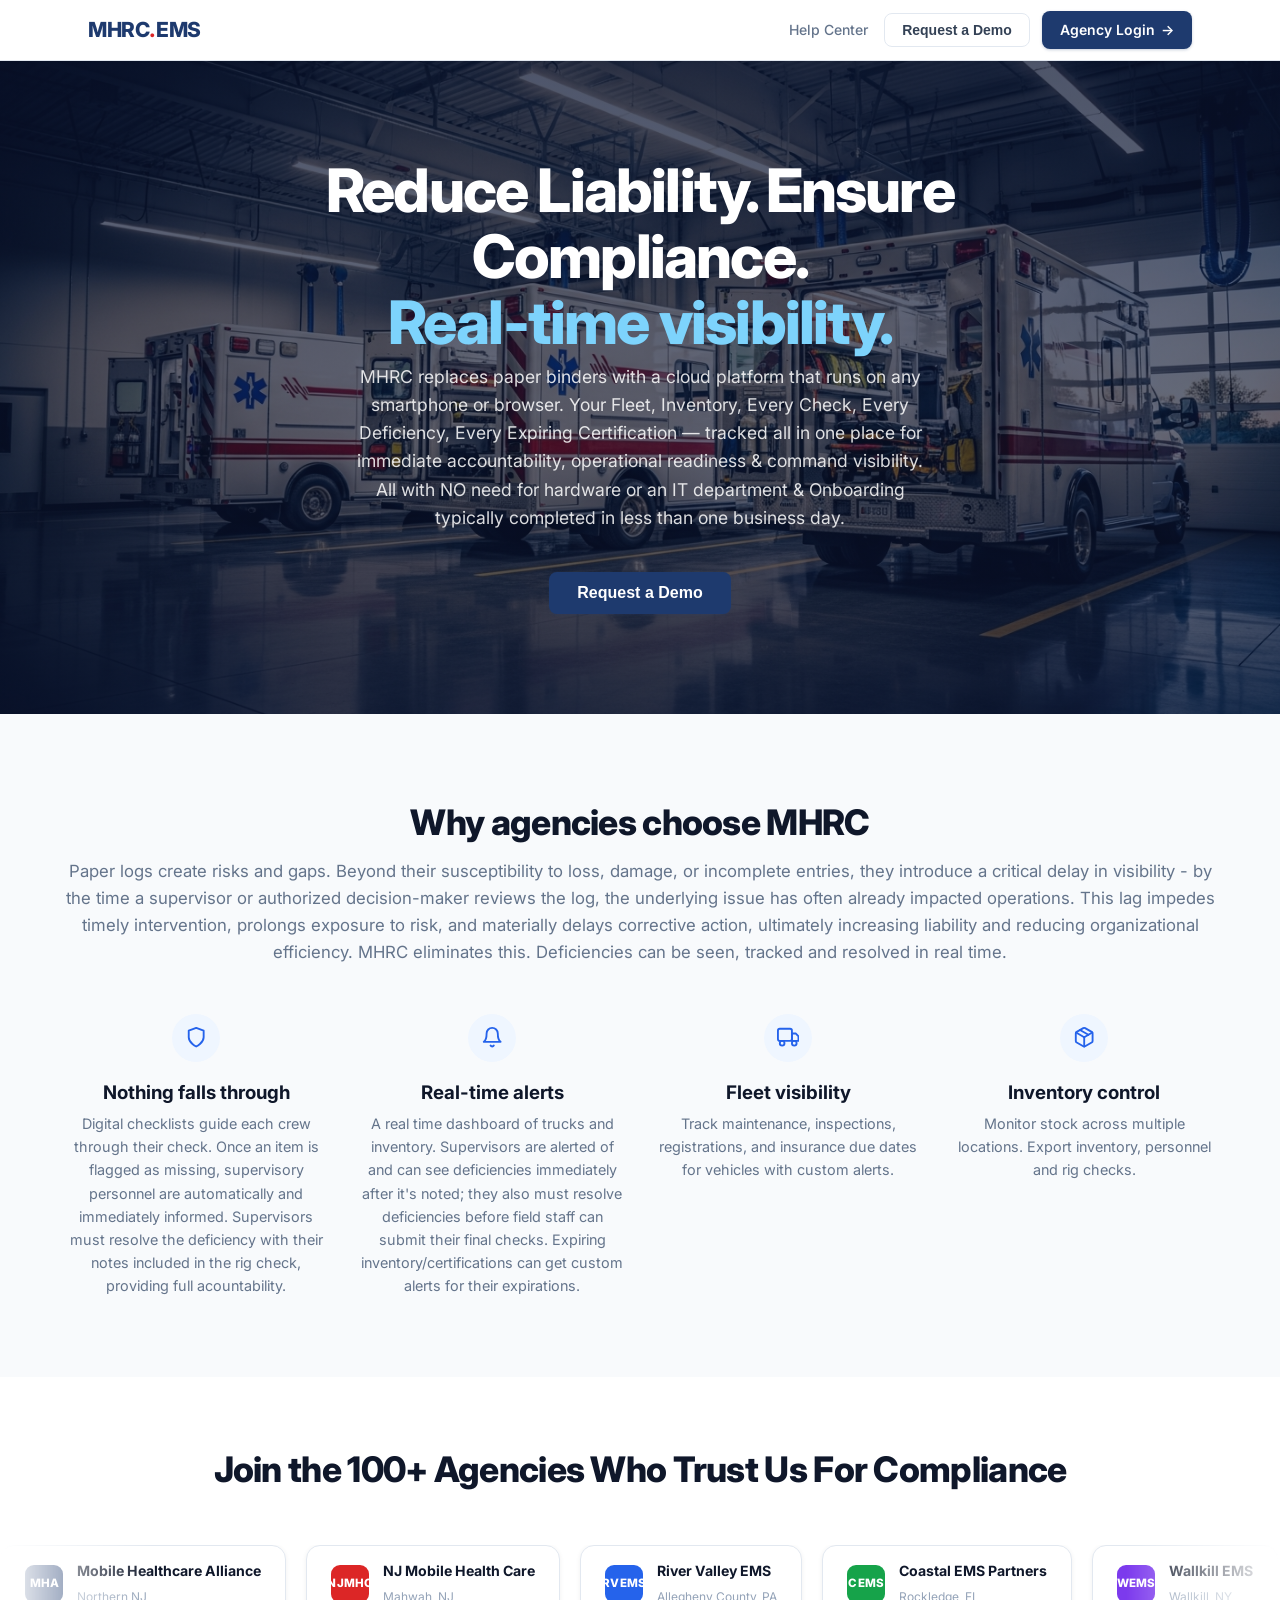
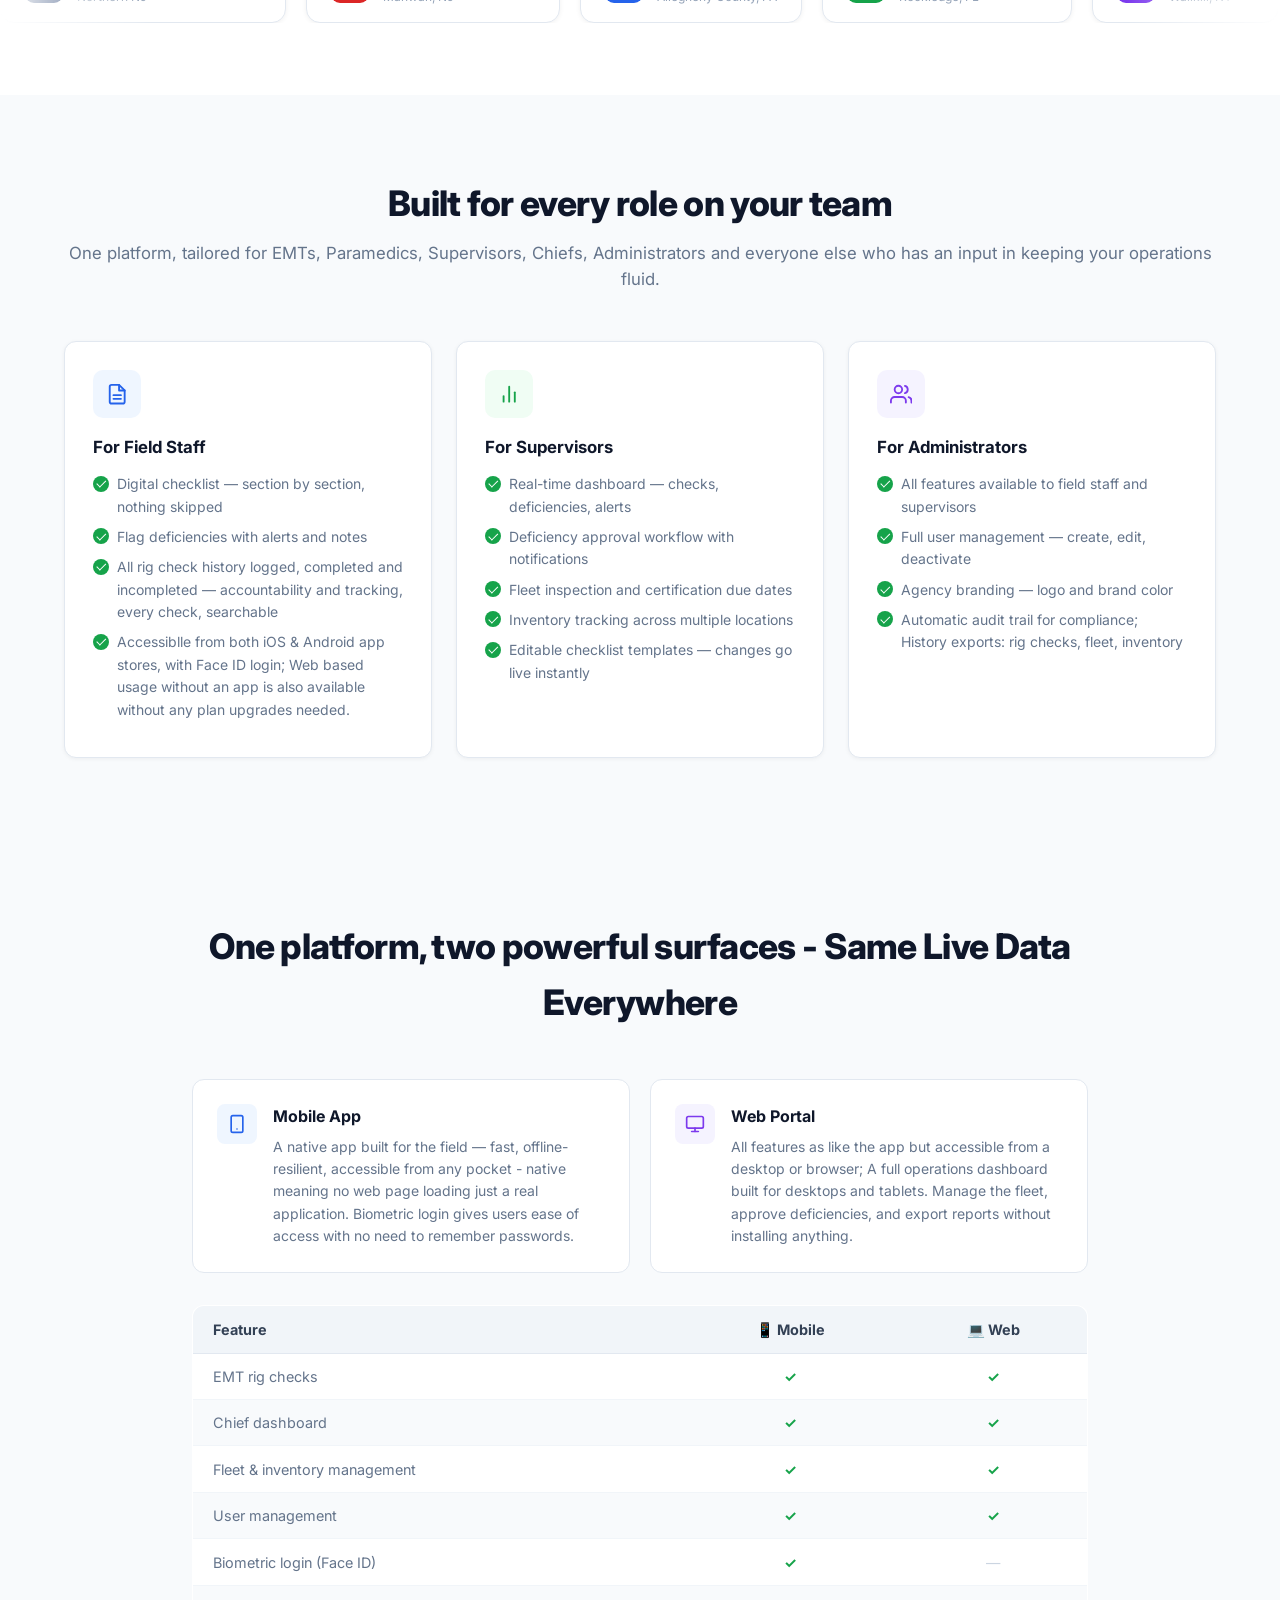
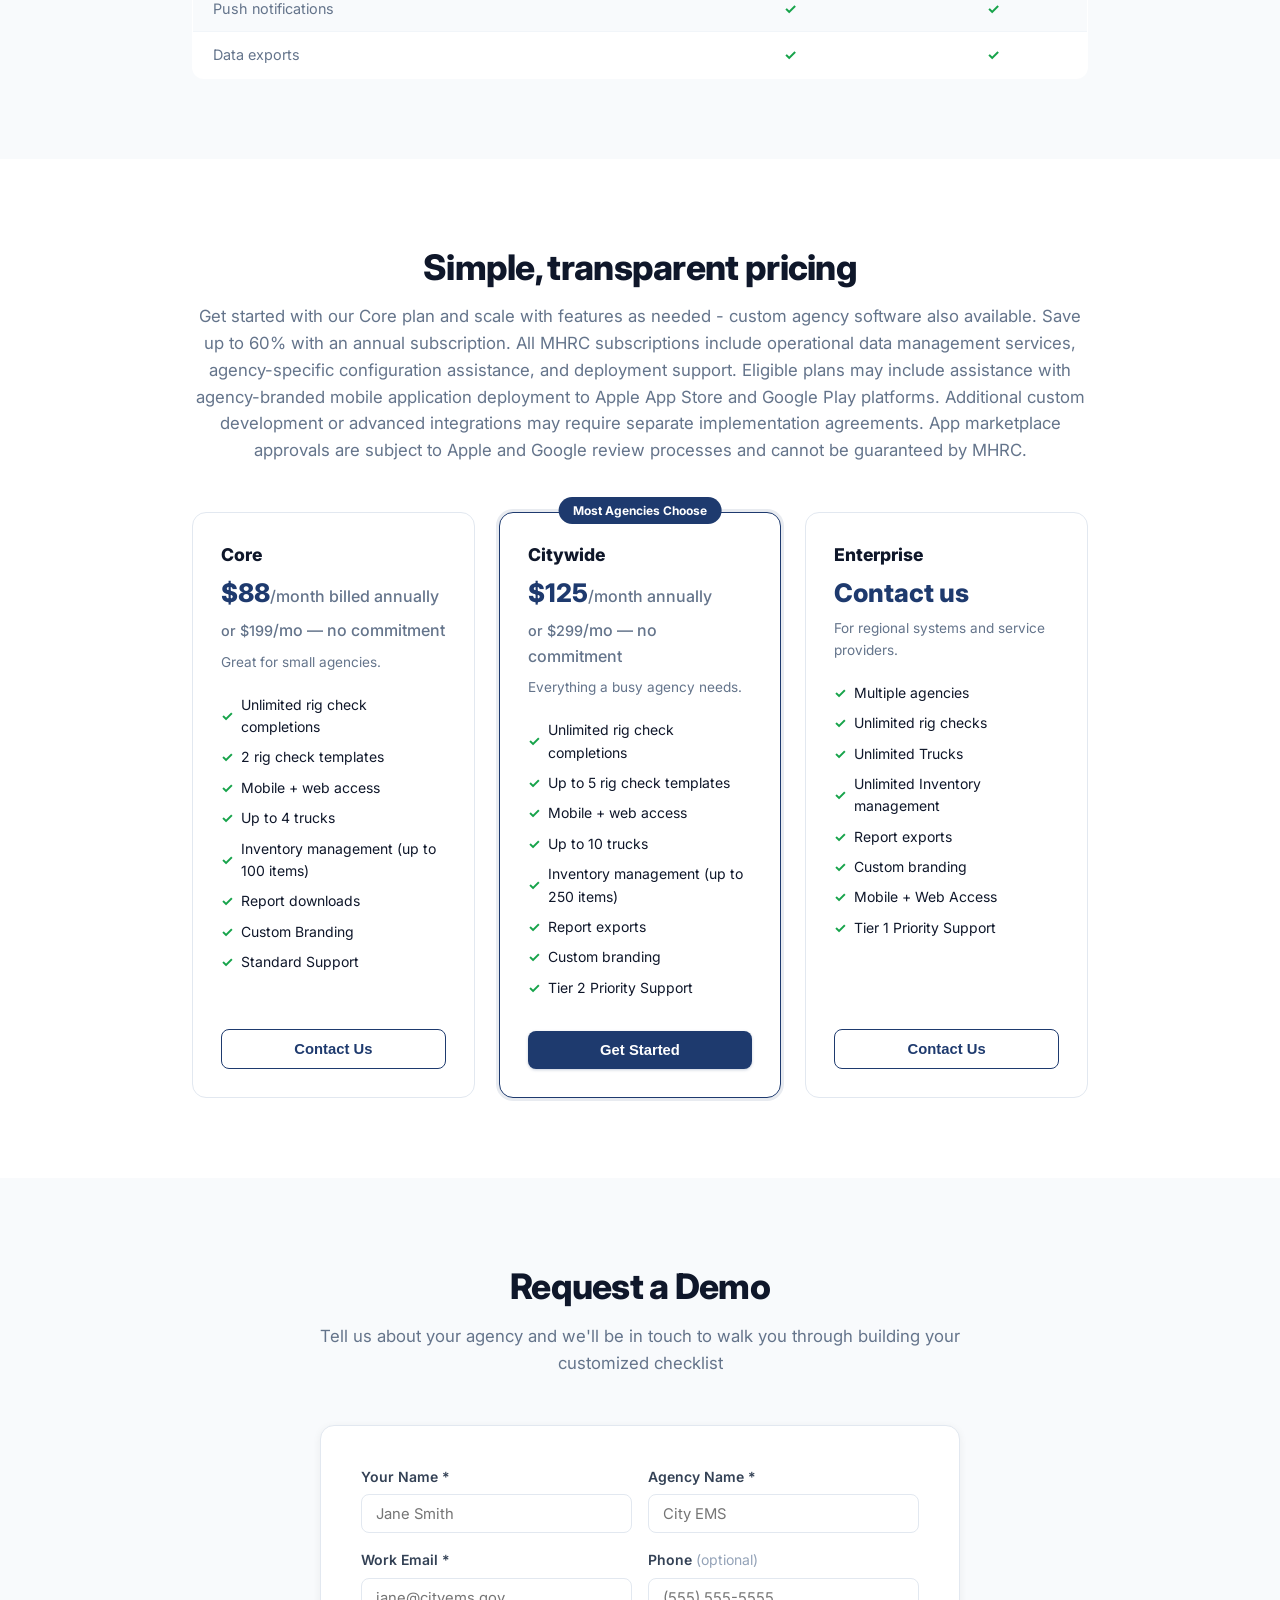
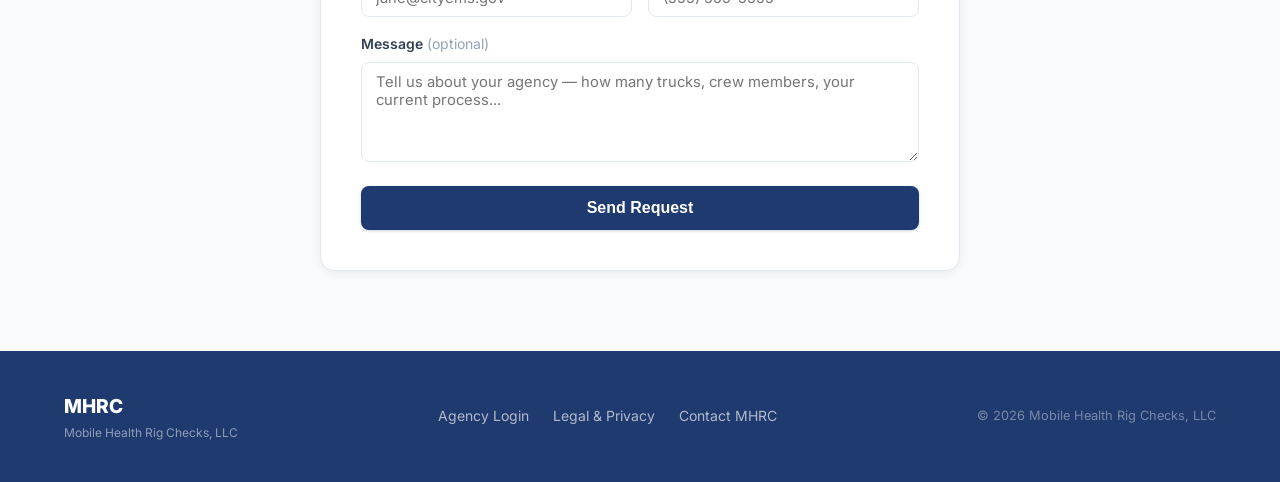
==== index.html @ 5e9b6f48 "Update index.html" ====
<!DOCTYPE html>
<html lang="en">
<head>
  <meta charset="UTF-8" />
  <meta name="viewport" content="width=device-width, initial-scale=1.0" />
  <title>MHRC | EMS Rig Check Software — Ambulance Compliance, Safety & Liability</title>
  <meta name="description" content="MHRC digitizes EMS ambulance rig checks and compliance tracking. Replace paper logs with cloud-based digital checklists, real-time deficiency alerts, and liability protection. Built for EMS agencies that take safety seriously. Digital ambulance rig checks, EMS compliance tracking, deficiency management, and fleet safety — all in one cloud platform. Reduce liability and improve EMS safety." />
  <meta name="keywords" content="EMS rig check software, ambulance rig check, ambulance check, EMS compliance, EMS compliance portal, EMS safety, EMS safety software, rig check digitization, ambulance checklist, ambulance inspection, EMS liability, EMS liability reduction, digital rig check, EMS fleet management, ambulance inspection software, EMS deficiency tracking" />
  <meta property="og:title" content="MHRC — EMS Rig Check & Ambulance Compliance Software" />
  <meta property="og:description" content="Digitize your EMS ambulance rig checks. Real-time compliance tracking, deficiency alerts, and liability protection for EMS agencies. No hardware or IT required." />
  <meta property="og:type" content="website" />
  <meta name="robots" content="index, follow" />
  <link rel="canonical" href="https://mhrcems.com/" />
  <link rel="preconnect" href="https://fonts.googleapis.com" />
  <link rel="preconnect" href="https://fonts.gstatic.com" crossorigin />
  <link href="https://fonts.googleapis.com/css2?family=Inter:wght@400;500;600;700;800&display=swap" rel="stylesheet" />
  <style>
    *, *::before, *::after { box-sizing: border-box; margin: 0; padding: 0; }

    :root {
      --navy:    #1e3a6e;
      --navy-dk: #162d58;
      --blue:    #2563eb;
      --blue-lt: #eff6ff;
      --red:     #dc2626;
      --green:   #16a34a;
      --green-lt:#f0fdf4;
      --purple:  #7c3aed;
      --purple-lt:#f5f3ff;
      --white:   #ffffff;
      --gray-50: #f8fafc;
      --gray-100:#f1f5f9;
      --gray-200:#e2e8f0;
      --gray-300:#cbd5e1;
      --gray-400:#94a3b8;
      --gray-500:#64748b;
      --gray-700:#334155;
      --gray-900:#0f172a;
      --radius:  8px;
    }

    html { scroll-behavior: smooth; }

    body {
      font-family: 'Inter', system-ui, sans-serif;
      color: var(--gray-900);
      background: var(--white);
      line-height: 1.6;
      -webkit-font-smoothing: antialiased;
    }

    /* NAV */
    nav.nav-bar {
      position: sticky; top: 0; z-index: 100;
      background: rgba(255,255,255,.97);
      backdrop-filter: blur(8px);
      border-bottom: 1px solid var(--gray-200);
      box-shadow: 0 1px 3px rgba(0,0,0,.06);
    }
    .nav-inner {
      max-width: 72rem; margin: 0 auto; padding: 0 1.5rem;
      height: 3.75rem; display: flex; align-items: center; justify-content: space-between;
    }
    .nav-brand { font-size: 1.3rem; font-weight: 800; color: var(--navy); letter-spacing: -.02em; text-decoration: none; }
    .nav-brand span { color: var(--red); }
    .nav-actions { display: flex; align-items: center; gap: .75rem; }

    .btn {
      display: inline-flex; align-items: center; gap: .4rem;
      padding: .5rem 1.1rem; border-radius: var(--radius);
      font-size: .875rem; font-weight: 600; cursor: pointer;
      text-decoration: none; border: none;
      transition: opacity .15s, background .15s;
    }
    .btn-ghost { background: transparent; color: var(--gray-700); border: 1px solid var(--gray-200); }
    .btn-ghost:hover { background: var(--gray-100); }
    .btn-primary { background: var(--navy); color: var(--white); box-shadow: 0 1px 3px rgba(30,58,110,.25); }
    .btn-primary:hover { background: var(--navy-dk); }
    .btn-outline { background: transparent; color: var(--navy); border: 1.5px solid var(--navy); }
    .btn-outline:hover { background: var(--navy); color: var(--white); }
    .btn-lg { padding: .75rem 1.75rem; font-size: 1rem; }

    /* HERO */
    .hero {
      position: relative;
      background: url('hero-ambulance-bay.png') center center / cover no-repeat;
      padding: 6rem 1.5rem 5rem; text-align: center;
    }
    .hero::before {
      content: '';
      position: absolute;
      inset: 0;
      background: linear-gradient(to bottom, rgba(10,20,50,0.72) 0%, rgba(10,20,50,0.62) 60%, rgba(10,20,50,0.75) 100%);
      z-index: 0;
    }
    .hero > * { position: relative; z-index: 1; }
    .hero-badge {
      display: inline-block; background: rgba(255,255,255,0.15); color: #fff;
      border: 1px solid rgba(255,255,255,0.35); border-radius: 999px;
      font-size: .8rem; font-weight: 600; padding: .3rem 1rem;
      margin-bottom: 1.5rem; letter-spacing: .03em; text-transform: uppercase;
    }
    .hero h1 {
      font-size: clamp(2.2rem, 5vw, 3.75rem); font-weight: 800;
      line-height: 1.1; letter-spacing: -.03em; color: #fff;
      max-width: 48rem; margin: 0 auto .5rem;
    }
    .hero h1 em { font-style: normal; color: #7dd3fc; }
    .hero-sub { font-size: 1.1rem; color: rgba(255,255,255,0.85); max-width: 36rem; margin: 0 auto 2.5rem; }
    .hero-ctas { display: flex; flex-wrap: wrap; gap: .75rem; justify-content: center; margin-bottom: 1.25rem; }
    .hero-note { font-size: .85rem; color: rgba(255,255,255,0.6); }

    /* SECTIONS */
    section { padding: 5rem 1.5rem; }
    .section-inner { max-width: 72rem; margin: 0 auto; }
    .section-inner-md { max-width: 56rem; margin: 0 auto; }
    .section-inner-sm { max-width: 40rem; margin: 0 auto; }
    .section-header { text-align: center; margin-bottom: 3rem; }
    .section-header h2 {
      font-size: clamp(1.6rem, 3vw, 2.2rem); font-weight: 800;
      letter-spacing: -.02em; color: var(--gray-900); margin-bottom: .5rem;
    }
    .section-header p { color: var(--gray-500); font-size: 1.05rem; }

    /* WHY */
    .why { background: var(--gray-50); }
    .why-grid { display: grid; grid-template-columns: repeat(auto-fit, minmax(200px, 1fr)); gap: 2rem; }
    .why-card { text-align: center; }
    .why-icon {
      width: 3rem; height: 3rem; border-radius: 50%; background: var(--blue-lt);
      display: flex; align-items: center; justify-content: center; margin: 0 auto 1rem;
    }
    .why-icon svg { width: 1.4rem; height: 1.4rem; stroke: var(--blue); fill: none; stroke-width: 2; stroke-linecap: round; stroke-linejoin: round; }
    .why-card h3 { font-weight: 700; margin-bottom: .3rem; }
    .why-card p { font-size: .9rem; color: var(--gray-500); }

    /* AGENCIES MARQUEE */
    .agencies { background: var(--white); padding: 4rem 0 4.5rem; }
    .agencies .section-header { padding: 0 1.5rem; }
    .marquee-outer {
      position: relative; overflow: hidden; margin-top: 2.5rem;
      -webkit-mask-image: linear-gradient(to right, transparent 0%, black 12%, black 88%, transparent 100%);
      mask-image: linear-gradient(to right, transparent 0%, black 12%, black 88%, transparent 100%);
    }
    .marquee-track {
      display: flex; gap: 1.25rem; width: max-content;
      animation: agencies-scroll 36s linear infinite;
    }
    .marquee-track:hover { animation-play-state: paused; }
    @keyframes agencies-scroll {
      0%   { transform: translateX(0); }
      100% { transform: translateX(-50%); }
    }
    .agency-badge {
      flex-shrink: 0;
      display: flex; align-items: center; gap: .85rem;
      background: var(--white); border: 1.5px solid var(--gray-200);
      border-radius: 14px; padding: .875rem 1.5rem;
      box-shadow: 0 1px 5px rgba(0,0,0,.06);
      white-space: nowrap; transition: box-shadow .2s, border-color .2s;
    }
    .agency-badge:hover { box-shadow: 0 4px 14px rgba(0,0,0,.1); border-color: var(--gray-300); }
    .agency-initials {
      flex-shrink: 0; width: 2.4rem; height: 2.4rem; border-radius: 9px;
      background: var(--navy); display: flex; align-items: center; justify-content: center;
      font-size: .72rem; font-weight: 800; color: white; letter-spacing: .01em; text-align: center; line-height: 1.2;
    }
    .agency-initials.red  { background: var(--red); }
    .agency-initials.blue { background: var(--blue); }
    .agency-initials.green { background: var(--green); }
    .agency-initials.purple { background: var(--purple); }
    .agency-info strong { display: block; font-size: .88rem; font-weight: 700; color: var(--gray-900); }
    .agency-info small   { font-size: .75rem; color: var(--gray-400); }

    /* FEATURES */
    .features { background: var(--gray-50); }
    .features-grid { display: grid; grid-template-columns: repeat(auto-fit, minmax(260px, 1fr)); gap: 1.5rem; }
    .feature-card {
      background: var(--white); border: 1px solid var(--gray-200);
      border-radius: 12px; padding: 1.75rem;
      box-shadow: 0 1px 4px rgba(0,0,0,.05); transition: box-shadow .2s;
    }
    .feature-card:hover { box-shadow: 0 4px 16px rgba(0,0,0,.09); }
    .feature-icon {
      width: 3rem; height: 3rem; border-radius: 10px;
      display: flex; align-items: center; justify-content: center; margin-bottom: 1rem;
    }
    .feature-icon svg { width: 1.4rem; height: 1.4rem; fill: none; stroke-width: 2; stroke-linecap: round; stroke-linejoin: round; }
    .feature-icon.blue { background: var(--blue-lt); } .feature-icon.blue svg { stroke: var(--blue); }
    .feature-icon.green { background: var(--green-lt); } .feature-icon.green svg { stroke: var(--green); }
    .feature-icon.purple { background: var(--purple-lt); } .feature-icon.purple svg { stroke: var(--purple); }
    .feature-card h3 { font-weight: 700; font-size: 1.05rem; margin-bottom: .75rem; }
    .feature-list { list-style: none; }
    .feature-list li { display: flex; align-items: flex-start; gap: .5rem; font-size: .875rem; color: var(--gray-500); margin-bottom: .5rem; }
    .chk {
      flex-shrink: 0; margin-top: .15rem; width: 1rem; height: 1rem;
      background: var(--green); border-radius: 50%;
      display: inline-flex; align-items: center; justify-content: center;
    }
    .chk::after {
      content: ''; width: .32rem; height: .56rem;
      border: 1.8px solid white; border-top: none; border-left: none;
      transform: rotate(45deg) translateY(-.07rem); display: block;
    }

    /* PLATFORM */
    .platform { background: var(--gray-50); }
    .platform-cards { display: grid; grid-template-columns: 1fr 1fr; gap: 1.25rem; margin-bottom: 2rem; }
    @media (max-width: 600px) { .platform-cards { grid-template-columns: 1fr; } }
    .platform-card {
      background: var(--white); border: 1px solid var(--gray-200);
      border-radius: 12px; padding: 1.5rem;
      display: flex; align-items: flex-start; gap: 1rem;
    }
    .pcard-icon {
      flex-shrink: 0; width: 2.5rem; height: 2.5rem; border-radius: 8px;
      display: flex; align-items: center; justify-content: center;
    }
    .pcard-icon svg { width: 1.25rem; height: 1.25rem; fill: none; stroke-width: 2; stroke-linecap: round; stroke-linejoin: round; }
    .pcard-icon.blue { background: var(--blue-lt); } .pcard-icon.blue svg { stroke: var(--blue); }
    .pcard-icon.purple { background: var(--purple-lt); } .pcard-icon.purple svg { stroke: var(--purple); }
    .pcard-body strong { display: block; font-weight: 700; }
    .pcard-body small { color: var(--gray-400); font-size: .78rem; }
    .pcard-body p { margin-top: .4rem; font-size: .875rem; color: var(--gray-500); }
    .comp-table {
      width: 100%; border-collapse: collapse; background: var(--white);
      border: 1px solid var(--gray-200); border-radius: 12px; overflow: hidden; font-size: .9rem;
    }
    .comp-table thead tr { background: var(--gray-100); }
    .comp-table th { padding: .75rem 1.25rem; text-align: left; font-weight: 700; color: var(--gray-700); border-bottom: 1px solid var(--gray-200); }
    .comp-table th:not(:first-child) { text-align: center; }
    .comp-table td { padding: .7rem 1.25rem; color: var(--gray-500); border-bottom: 1px solid var(--gray-100); }
    .comp-table td:not(:first-child) { text-align: center; }
    .comp-table tr:last-child td { border-bottom: none; }
    .comp-table tr:nth-child(even) td { background: var(--gray-50); }
    .yes { color: var(--green); font-weight: 700; }
    .no  { color: var(--gray-300); }

    /* PRICING */
    .pricing { background: var(--white); }
    .pricing-grid { display: grid; grid-template-columns: repeat(auto-fit, minmax(240px, 1fr)); gap: 1.5rem; }
    .pricing-card {
      background: var(--white); border: 1.5px solid var(--gray-200);
      border-radius: 14px; padding: 1.75rem; display: flex; flex-direction: column;
      position: relative; transition: box-shadow .2s;
    }
    .pricing-card:hover { box-shadow: 0 6px 20px rgba(0,0,0,.1); }
    .pricing-card.hl { border-color: var(--navy); box-shadow: 0 0 0 3px rgba(30,58,110,.1); }
    .pricing-badge {
      position: absolute; top: -1rem; left: 50%; transform: translateX(-50%);
      background: var(--navy); color: white; font-size: .75rem; font-weight: 700;
      padding: .25rem .9rem; border-radius: 999px; white-space: nowrap;
    }
    .pricing-name { font-weight: 800; font-size: 1.1rem; }
    .pricing-price { font-size: 1.6rem; font-weight: 800; color: var(--navy); margin: .25rem 0; }
    .pricing-period { font-size: 1rem; font-weight: 500; color: #64748b; }
    .pricing-price-alt { font-size: 0.9rem; font-weight: 500; color: #64748b; margin-bottom: .5rem; }
    .pricing-desc { font-size: .85rem; color: var(--gray-500); margin-bottom: 1.25rem; }
    .pricing-features { list-style: none; flex: 1; margin-bottom: 1.5rem; }
    .pricing-features li { display: flex; align-items: center; gap: .5rem; font-size: .875rem; margin-bottom: .5rem; }
    .pricing-features li.off { color: var(--gray-300); }
    .pi-yes { color: var(--green); font-weight: 700; }
    .pi-no  { color: var(--gray-300); }
    .pricing-btn { width: 100%; justify-content: center; margin-top: auto; padding: .7rem 1rem; font-size: .925rem; }

    /* DEMO FORM */
    .demo { background: var(--gray-50); }
    .form-card {
      background: var(--white); border: 1px solid var(--gray-200);
      border-radius: 14px; padding: 2.5rem;
      box-shadow: 0 2px 8px rgba(0,0,0,.06);
    }
    .form-row { display: grid; gap: 1rem; grid-template-columns: 1fr 1fr; }
    @media (max-width: 560px) { .form-row { grid-template-columns: 1fr; } }
    .form-group { display: flex; flex-direction: column; gap: .4rem; margin-bottom: 1rem; }
    label { font-size: .875rem; font-weight: 600; color: var(--gray-700); }
    label span { font-weight: 400; color: var(--gray-400); }
    input, textarea {
      padding: .6rem .85rem; border: 1.5px solid var(--gray-200); border-radius: var(--radius);
      font-size: .925rem; font-family: inherit; color: var(--gray-900); background: var(--white);
      transition: border-color .15s, box-shadow .15s; outline: none; width: 100%;
    }
    input:focus, textarea:focus { border-color: var(--navy); box-shadow: 0 0 0 3px rgba(30,58,110,.1); }
    textarea { resize: vertical; min-height: 100px; }
    .form-note { font-size: .8rem; color: var(--gray-400); text-align: center; margin-top: .75rem; }
    .form-submit { width: 100%; justify-content: center; padding: .8rem 1.5rem; font-size: 1rem; margin-top: .5rem; }
    .alert-err { padding: .75rem 1rem; border-radius: var(--radius); font-size: .875rem; margin-bottom: 1rem; background: #fee2e2; color: #991b1b; border: 1px solid #fca5a5; }
    .success-box { text-align: center; padding: 2.5rem 0; }
    .big-chk {
      width: 4rem; height: 4rem; background: var(--green); border-radius: 50%;
      display: flex; align-items: center; justify-content: center; margin: 0 auto 1.25rem;
    }
    .big-chk::after {
      content: ''; width: .9rem; height: 1.5rem;
      border: 3px solid white; border-top: none; border-left: none;
      transform: rotate(45deg) translateY(-.15rem); display: block;
    }
    .success-box h3 { font-size: 1.3rem; font-weight: 700; margin-bottom: .5rem; }
    .success-box p { color: var(--gray-500); }

    /* FOOTER */
    footer { background: var(--navy); color: rgba(255,255,255,.75); padding: 2.5rem 1.5rem; }
    .footer-inner {
      max-width: 72rem; margin: 0 auto;
      display: flex; flex-wrap: wrap; align-items: center; justify-content: space-between; gap: 1rem;
    }
    .footer-brand { font-weight: 800; font-size: 1.2rem; color: white; }
    .footer-brand small { display: block; font-size: .75rem; font-weight: 400; color: rgba(255,255,255,.5); margin-top: .1rem; }
    .footer-links { display: flex; gap: 1.5rem; font-size: .875rem; }
    .footer-links a { color: rgba(255,255,255,.65); text-decoration: none; transition: color .15s; }
    .footer-links a:hover { color: white; }
    .footer-copy { font-size: .8rem; color: rgba(255,255,255,.4); }

    .hidden { display: none !important; }
    .spinner {
      display: inline-block; width: 1rem; height: 1rem;
      border: 2px solid rgba(255,255,255,.4); border-top-color: white;
      border-radius: 50%; animation: spin .7s linear infinite;
    }
    @keyframes spin { to { transform: rotate(360deg); } }
    @media (max-width: 640px) {
      .nav-demo { display: none; }
      .hero { padding: 4rem 1rem 3.5rem; }
      .form-card { padding: 1.5rem 1.25rem; }
    }
  </style>
</head>
<body>

<!-- NAV -->
<nav class="nav-bar">
  <div class="nav-inner">
    <a href="/" class="nav-brand" aria-label="MHRC EMS — Home">MHRC<span>.</span>EMS</a>
    <div class="nav-actions">
      <a href="help.html" style="font-size:.875rem;color:#64748b;text-decoration:none;font-weight:500;margin-right:.25rem;">Help Center</a>
      <button class="btn btn-ghost nav-demo" onclick="scrollToForm()">Request a Demo</button>
      <a href="https://mobilehealthrc.com" class="btn btn-primary" target="_blank" rel="noopener" aria-label="Agency Login — open MHRC portal">Agency Login <span aria-hidden="true">→</span></a>
    </div>
  </div>
</nav>

<!-- HERO -->
<section class="hero">
  <h1>Reduce Liability. Ensure Compliance.<br><em>Real-time visibility.</em></h1>
  <p class="hero-sub">MHRC replaces paper binders with a cloud platform that runs on any smartphone or browser. Your Fleet, Inventory, Every Check, Every Deficiency, Every Expiring Certification — tracked all in one place for immediate accountability, operational readiness &amp; command visibility. All with NO need for hardware or an IT department &amp; Onboarding typically completed in less than one business day.</p>
  <div class="hero-ctas">
    <button class="btn btn-primary btn-lg" onclick="scrollToForm()">Request a Demo</button>
  </div>
</section>

<!-- WHY -->
<section class="why">
  <div class="section-inner">
    <div class="section-header">
      <h2>Why agencies choose MHRC</h2>
      <p>Paper logs create risks and gaps. Beyond their susceptibility to loss, damage, or incomplete entries, they introduce a critical delay in visibility - by the time a supervisor or authorized decision-maker reviews the log, the underlying issue has often already impacted operations. This lag impedes timely intervention, prolongs exposure to risk, and materially delays corrective action, ultimately increasing liability and reducing organizational efficiency. MHRC eliminates this. Deficiencies can be seen, tracked and resolved in real time.</p>
    </div>
    <div class="why-grid">
      <div class="why-card">
        <div class="why-icon">
          <svg viewBox="0 0 24 24"><path d="M12 22s8-4 8-10V5l-8-3-8 3v7c0 6 8 10 8 10z"/></svg>
        </div>
        <h3>Nothing falls through</h3>
        <p>Digital checklists guide each crew through their check. Once an item is flagged as missing, supervisory personnel are automatically and immediately informed. Supervisors must resolve the deficiency with their notes included in the rig check, providing full acountability.</p>
      </div>
      <div class="why-card">
        <div class="why-icon">
          <svg viewBox="0 0 24 24"><path d="M18 8A6 6 0 0 0 6 8c0 7-3 9-3 9h18s-3-2-3-9"/><path d="M13.73 21a2 2 0 0 1-3.46 0"/></svg>
        </div>
        <h3>Real-time alerts</h3>
        <p>A real time dashboard of trucks and inventory. Supervisors are alerted of and can see deficiencies immediately after it's noted; they also must resolve deficiencies before field staff can submit their final checks. Expiring inventory/certifications can get custom alerts for their expirations.</p>
      </div>
      <div class="why-card">
        <div class="why-icon">
          <svg viewBox="0 0 24 24"><rect x="1" y="3" width="15" height="13" rx="2"/><polygon points="16 8 20 8 23 11 23 16 16 16 16 8"/><circle cx="5.5" cy="18.5" r="2.5"/><circle cx="18.5" cy="18.5" r="2.5"/></svg>
        </div>
        <h3>Fleet visibility</h3>
        <p>Track maintenance, inspections, registrations, and insurance due dates for vehicles with custom alerts.</p>
      </div>
      <div class="why-card">
        <div class="why-icon">
          <svg viewBox="0 0 24 24"><path d="m7.5 4.27 9 5.15"/><path d="M21 8a2 2 0 0 0-1-1.73l-7-4a2 2 0 0 0-2 0l-7 4A2 2 0 0 0 3 8v8a2 2 0 0 0 1 1.73l7 4a2 2 0 0 0 2 0l7-4A2 2 0 0 0 21 16Z"/><path d="m3.3 7 8.7 5 8.7-5"/><path d="M12 22V12"/></svg>
        </div>
        <h3>Inventory control</h3>
        <p>Monitor stock across multiple locations. Export inventory, personnel and rig checks.</p>
      </div>
    </div>
  </div>
</section>

<!-- AGENCIES MARQUEE -->
<section class="agencies">
  <div class="section-header">
    <h2>Join the 100+ Agencies Who Trust Us For Compliance</h2>
  </div>
  <div class="marquee-outer">
    <div class="marquee-track" id="agencyTrack">
      <!-- First set -->
      <div class="agency-badge">
        <div class="agency-initials">MHA</div>
        <div class="agency-info"><strong>Mobile Healthcare Alliance</strong><small>Northern NJ</small></div>
      </div>
      <div class="agency-badge">
        <div class="agency-initials red">NJMHC</div>
        <div class="agency-info"><strong>NJ Mobile Health Care</strong><small>Mahwah, NJ</small></div>
      </div>
      <div class="agency-badge">
        <div class="agency-initials blue">RVEMS</div>
        <div class="agency-info"><strong>River Valley EMS</strong><small>Allegheny County, PA</small></div>
      </div>
      <div class="agency-badge">
        <div class="agency-initials green">CEMS</div>
        <div class="agency-info"><strong>Coastal EMS Partners</strong><small>Rockledge, FL</small></div>
      </div>
      <div class="agency-badge">
        <div class="agency-initials purple">WEMS</div>
        <div class="agency-info"><strong>Wallkill EMS</strong><small>Wallkill, NY</small></div>
      </div>
      <div class="agency-badge">
        <div class="agency-initials">MVTS</div>
        <div class="agency-info"><strong>Metro Volunteer Transport Svcs</strong><small>Manhattan, NY</small></div>
      </div>
      <div class="agency-badge">
        <div class="agency-initials red">SMTS</div>
        <div class="agency-info"><strong>Summit Medical Transport</strong><small>St. Louis, MO</small></div>
      </div>
      <div class="agency-badge">
        <div class="agency-initials blue">LEMS</div>
        <div class="agency-info"><strong>Lakeland EMS</strong><small>Broward County, FL</small></div>
      </div>
      <div class="agency-badge">
        <div class="agency-initials green">TEMS</div>
        <div class="agency-info"><strong>Tri-County Emergency Services</strong><small>Lewiston, ME</small></div>
      </div>
      <div class="agency-badge">
        <div class="agency-initials purple">CREMS</div>
        <div class="agency-info"><strong>Capital Region EMS</strong><small>Albany, NY</small></div>
      </div>
      <!-- Duplicate set for seamless loop -->
      <div class="agency-badge">
        <div class="agency-initials">MHA</div>
        <div class="agency-info"><strong>Mobile Healthcare Alliance</strong><small>Northern NJ</small></div>
      </div>
      <div class="agency-badge">
        <div class="agency-initials red">NJMHC</div>
        <div class="agency-info"><strong>NJ Mobile Health Care</strong><small>Mahwah, NJ</small></div>
      </div>
      <div class="agency-badge">
        <div class="agency-initials blue">RVEMS</div>
        <div class="agency-info"><strong>River Valley EMS</strong><small>Allegheny County, PA</small></div>
      </div>
      <div class="agency-badge">
        <div class="agency-initials green">CEMS</div>
        <div class="agency-info"><strong>Coastal EMS Partners</strong><small>Rockledge, FL</small></div>
      </div>
      <div class="agency-badge">
        <div class="agency-initials purple">WEMS</div>
        <div class="agency-info"><strong>Wallkill EMS</strong><small>Wallkill, NY</small></div>
      </div>
      <div class="agency-badge">
        <div class="agency-initials">MVTS</div>
        <div class="agency-info"><strong>Metro Volunteer Transport Svcs</strong><small>Manhattan, NY</small></div>
      </div>
      <div class="agency-badge">
        <div class="agency-initials red">SMTS</div>
        <div class="agency-info"><strong>Summit Medical Transport</strong><small>St. Louis, MO</small></div>
      </div>
      <div class="agency-badge">
        <div class="agency-initials blue">LEMS</div>
        <div class="agency-info"><strong>Lakeland EMS</strong><small>Broward County, FL</small></div>
      </div>
      <div class="agency-badge">
        <div class="agency-initials green">TEMS</div>
        <div class="agency-info"><strong>Tri-County Emergency Services</strong><small>Lewiston, ME</small></div>
      </div>
      <div class="agency-badge">
        <div class="agency-initials purple">CREMS</div>
        <div class="agency-info"><strong>Capital Region EMS</strong><small>Albany, NY</small></div>
      </div>
    </div>
  </div>
</section>

<!-- FEATURES -->
<section class="features">
  <div class="section-inner">
    <div class="section-header">
      <h2>Built for every role on your team</h2>
      <p>One platform, tailored for EMTs, Paramedics, Supervisors, Chiefs, Administrators and everyone else who has an input in keeping your operations fluid.</p>
    </div>
    <div class="features-grid">
      <div class="feature-card">
        <div class="feature-icon blue">
          <svg viewBox="0 0 24 24"><path d="M14 2H6a2 2 0 0 0-2 2v16a2 2 0 0 0 2 2h12a2 2 0 0 0 2-2V8z"/><polyline points="14 2 14 8 20 8"/><line x1="16" y1="13" x2="8" y2="13"/><line x1="16" y1="17" x2="8" y2="17"/></svg>
        </div>
        <h3>For Field Staff</h3>
        <ul class="feature-list">
          <li><span class="chk"></span>Digital checklist — section by section, nothing skipped</li>
          <li><span class="chk"></span>Flag deficiencies with alerts and notes</li>
          <li><span class="chk"></span>All rig check history logged, completed and incompleted — accountability and tracking, every check, searchable</li>
          <li><span class="chk"></span>Accessiblle from both iOS &amp; Android app stores, with Face ID login; Web based usage without an app is also available without any plan upgrades needed.</li>
        </ul>
      </div>
      <div class="feature-card">
        <div class="feature-icon green">
          <svg viewBox="0 0 24 24"><line x1="18" y1="20" x2="18" y2="10"/><line x1="12" y1="20" x2="12" y2="4"/><line x1="6" y1="20" x2="6" y2="14"/></svg>
        </div>
        <h3>For Supervisors</h3>
        <ul class="feature-list">
          <li><span class="chk"></span>Real-time dashboard — checks, deficiencies, alerts</li>
          <li><span class="chk"></span>Deficiency approval workflow with notifications</li>
          <li><span class="chk"></span>Fleet inspection and certification due dates</li>
          <li><span class="chk"></span>Inventory tracking across multiple locations</li>
          <li><span class="chk"></span>Editable checklist templates — changes go live instantly</li>
        </ul>
      </div>
      <div class="feature-card">
        <div class="feature-icon purple">
          <svg viewBox="0 0 24 24"><path d="M17 21v-2a4 4 0 0 0-4-4H5a4 4 0 0 0-4 4v2"/><circle cx="9" cy="7" r="4"/><path d="M23 21v-2a4 4 0 0 0-3-3.87"/><path d="M16 3.13a4 4 0 0 1 0 7.75"/></svg>
        </div>
        <h3>For Administrators</h3>
        <ul class="feature-list">
          <li><span class="chk"></span>All features available to field staff and supervisors</li>
          <li><span class="chk"></span>Full user management — create, edit, deactivate</li>
          <li><span class="chk"></span>Agency branding — logo and brand color</li>
          <li><span class="chk"></span>Automatic audit trail for compliance; History exports: rig checks, fleet, inventory</li>
        </ul>
      </div>
    </div>
  </div>
</section>

<!-- PLATFORM -->
<section class="platform">
  <div class="section-inner-md">
    <div class="section-header">
      <h2>One platform, two powerful surfaces - Same Live Data Everywhere </h2>
    </div>
    
    <div class="platform-cards">
      <div class="platform-card">
        <div class="pcard-icon blue">
          <svg viewBox="0 0 24 24"><rect x="5" y="2" width="14" height="20" rx="2" ry="2"/><line x1="12" y1="18" x2="12.01" y2="18"/></svg>
        </div>
        <div class="pcard-body">
          <strong>Mobile App</strong>
          <p>A native app built for the field — fast, offline-resilient, accessible from any pocket - native meaning no web page loading just a real application. Biometric login gives users ease of access with no need to remember passwords.</p>
        </div>
      </div>
      <div class="platform-card">
        <div class="pcard-icon purple">
          <svg viewBox="0 0 24 24"><rect x="2" y="3" width="20" height="14" rx="2" ry="2"/><line x1="8" y1="21" x2="16" y2="21"/><line x1="12" y1="17" x2="12" y2="21"/></svg>
        </div>
        <div class="pcard-body">
          <strong>Web Portal</strong>
          <p>All features as like the app but accessible from a desktop or browser; A full operations dashboard built for desktops and tablets. Manage the fleet, approve deficiencies, and export reports without installing anything.</p>
        </div>
      </div>
    </div>
    <table class="comp-table">
      <thead>
        <tr>
          <th>Feature</th>
          <th>📱 Mobile</th>
          <th>💻 Web</th>
        </tr>
      </thead>
      <tbody>
        <tr><td>EMT rig checks</td><td><span class="yes">✓</span></td><td><span class="yes">✓</span></td></tr>
        <tr><td>Chief dashboard</td><td><span class="yes">✓</span></td><td><span class="yes">✓</span></td></tr>
        <tr><td>Fleet &amp; inventory management</td><td><span class="yes">✓</span></td><td><span class="yes">✓</span></td></tr>
        <tr><td>User management</td><td><span class="yes">✓</span></td><td><span class="yes">✓</span></td></tr>
        <tr><td>Biometric login (Face ID)</td><td><span class="yes">✓</span></td><td><span class="no">—</span></td></tr>
        <tr><td>Push notifications</td><td><span class="yes">✓</span></td><td><span class="yes">✓</span></td></tr>
        <tr><td>Data exports</td><td><span class="yes">✓</span></td><td><span class="yes">✓</span></td></tr>
      </tbody>
    </table>
  </div>
</section>

<!-- PRICING -->
<section class="pricing">
  <div class="section-inner-md">
    <div class="section-header">
      <h2>Simple, transparent pricing</h2>
      <p>Get started with our Core plan and scale with features as needed - custom agency software also available. Save up to 60% with an annual subscription. All MHRC subscriptions include operational data management services, agency-specific configuration assistance, and deployment support. Eligible plans may include assistance with agency-branded mobile application deployment to Apple App Store and Google Play platforms. Additional custom development or advanced integrations may require separate implementation agreements. App marketplace approvals are subject to Apple and Google review processes and cannot be guaranteed by MHRC.</p>
    </div>
    <div class="pricing-grid">
      <div class="pricing-card">
        <div class="pricing-name">Core</div>
        <div class="pricing-price">$88<span class="pricing-period">/month billed annually</span></div>
        <div class="pricing-price-alt">or $199<span class="pricing-period">/mo — no commitment</span></div>
        <div class="pricing-desc">Great for small agencies.</div>
        <ul class="pricing-features">
          <li><span class="pi-yes">✓</span> Unlimited rig check completions</li>
          <li><span class="pi-yes">✓</span> 2 rig check templates</li>
          <li><span class="pi-yes">✓</span> Mobile + web access</li>
          <li><span class="pi-yes">✓</span> Up to 4 trucks</li>
          <li><span class="pi-yes">✓</span> Inventory management (up to 100 items)</li>
          <li><span class="pi-yes">✓</span> Report downloads</li>
          <li><span class="pi-yes">✓</span> Custom Branding</li>
          <li><span class="pi-yes">✓</span> Standard Support</li>
        </ul>
        <button class="btn btn-outline pricing-btn" onclick="scrollToForm()">Contact Us</button>
      </div>
      <div class="pricing-card hl">
        <div class="pricing-badge">Most Agencies Choose</div>
        <div class="pricing-name">Citywide</div>
        <div class="pricing-price">$125<span class="pricing-period">/month annually</span></div>
        <div class="pricing-price-alt"> or $299<span class="pricing-period">/mo — no commitment</span></div>
        <div class="pricing-desc">Everything a busy agency needs.</div>
        <ul class="pricing-features">
          <li><span class="pi-yes">✓</span> Unlimited rig check completions</li>
          <li><span class="pi-yes">✓</span> Up to 5 rig check templates</li>
          <li><span class="pi-yes">✓</span> Mobile + web access</li>
          <li><span class="pi-yes">✓</span> Up to 10 trucks</li>
          <li><span class="pi-yes">✓</span> Inventory management (up to 250 items)</li>
          <li><span class="pi-yes">✓</span> Report exports</li>
          <li><span class="pi-yes">✓</span> Custom branding</li>
          <li><span class="pi-yes">✓</span> Tier 2 Priority Support</li>
        </ul>
        <button class="btn btn-primary pricing-btn" onclick="scrollToForm()">Get Started</button>
      </div>
      <div class="pricing-card">
        <div class="pricing-name">Enterprise</div>
        <div class="pricing-price">Contact us</div>
        <div class="pricing-desc">For regional systems and service providers.</div>
        <ul class="pricing-features">
          <li><span class="pi-yes">✓</span> Multiple agencies</li>
          <li><span class="pi-yes">✓</span> Unlimited rig checks</li>
          <li><span class="pi-yes">✓</span> Unlimited Trucks</li>
          <li><span class="pi-yes">✓</span> Unlimited Inventory management</li>
          <li><span class="pi-yes">✓</span> Report exports</li>
          <li><span class="pi-yes">✓</span> Custom branding</li>
          <li><span class="pi-yes">✓</span> Mobile + Web Access</li>
          <li><span class="pi-yes">✓</span> Tier 1 Priority Support</li>
        </ul>
        <button class="btn btn-outline pricing-btn" onclick="scrollToForm()">Contact Us</button>
      </div>
    </div>
  </div>
</section>

<!-- DEMO FORM -->
<section class="demo" id="demo">
  <div class="section-inner-sm">
    <div class="section-header">
      <h2>Request a Demo</h2>
      <p>Tell us about your agency and we'll be in touch to walk you through building your customized  checklist</p>
    </div>
    <div class="form-card">
      <div id="success-box" class="success-box hidden">
        <div class="big-chk"></div>
        <h3>Request received!</h3>
        <p id="success-msg">We'll reach out shortly to schedule your demo.</p>
      </div>
      <div id="form-wrap">
        <div id="form-error" class="alert-err hidden"></div>
        <form id="demo-form" onsubmit="submitForm(event)">
          <div class="form-row">
            <div class="form-group">
              <label for="f-name">Your Name *</label>
              <input id="f-name" type="text" placeholder="Jane Smith" required />
            </div>
            <div class="form-group">
              <label for="f-agency">Agency Name *</label>
              <input id="f-agency" type="text" placeholder="City EMS" required />
            </div>
          </div>
          <div class="form-row">
            <div class="form-group">
              <label for="f-email">Work Email *</label>
              <input id="f-email" type="email" placeholder="jane@cityems.gov" required />
            </div>
            <div class="form-group">
              <label for="f-phone">Phone <span>(optional)</span></label>
              <input id="f-phone" type="tel" placeholder="(555) 555-5555" />
            </div>
          </div>
          <div class="form-group">
            <label for="f-msg">Message <span>(optional)</span></label>
            <textarea id="f-msg" placeholder="Tell us about your agency — how many trucks, crew members, your current process..."></textarea>
          </div>
          <button type="submit" class="btn btn-primary form-submit" id="submit-btn">Send Request</button>
        </form>
      </div>
    </div>
  </div>
</section>

<!-- FOOTER -->
<footer>
  <div class="footer-inner">
    <div class="footer-brand">
      MHRC
      <small>Mobile Health Rig Checks, LLC</small>
    </div>
    <nav class="footer-links">
      <a href="https://mobilehealthrc.com" target="_blank" rel="noopener" aria-label="Agency Login — open MHRC portal">Agency Login</a>
      <a href="https://mobilehealthrc.com/legal" target="_blank" rel="noopener">Legal &amp; Privacy</a>
      <a href="mailto:onboarding@mhrcems.com">Contact MHRC</a>
    </nav>
    <div class="footer-copy">© <span id="yr"></span> Mobile Health Rig Checks, LLC</div>
  </div>
</footer>

<script>
  document.getElementById('yr').textContent = new Date().getFullYear();

  function scrollToForm() {
    document.getElementById('demo').scrollIntoView({ behavior: 'smooth', block: 'start' });
  }

  async function submitForm(e) {
    e.preventDefault();
    const btn = document.getElementById('submit-btn');
    const errEl = document.getElementById('form-error');
    const name = document.getElementById('f-name').value.trim();
    const agencyName = document.getElementById('f-agency').value.trim();
    const email = document.getElementById('f-email').value.trim();
    const phone = document.getElementById('f-phone').value.trim();
    const message = document.getElementById('f-msg').value.trim();

    btn.disabled = true;
    btn.innerHTML = '<span class="spinner"></span> Sending...';
    errEl.classList.add('hidden');

    try {
      const res = await fetch('https://mobilehealthrc.com/api/leads/demo-request', {
        method: 'POST',
        headers: { 'Content-Type': 'application/json' },
        body: JSON.stringify({ name, agencyName, email, phone, message }),
      });
      if (!res.ok) {
        const body = await res.json().catch(() => ({}));
        throw new Error(body.message || 'Submission failed. Please try again.');
      }
      document.getElementById('form-wrap').classList.add('hidden');
      document.getElementById('success-box').classList.remove('hidden');
      document.getElementById('success-msg').textContent =
        `Thanks, ${name}. We'll reach out to ${email} shortly to schedule your demo.`;
    } catch (err) {
      errEl.textContent = err.message || 'Something went wrong. Please try again.';
      errEl.classList.remove('hidden');
      btn.disabled = false;
      btn.innerHTML = 'Send Request';
    }
  }
</script>
</body>
</html>
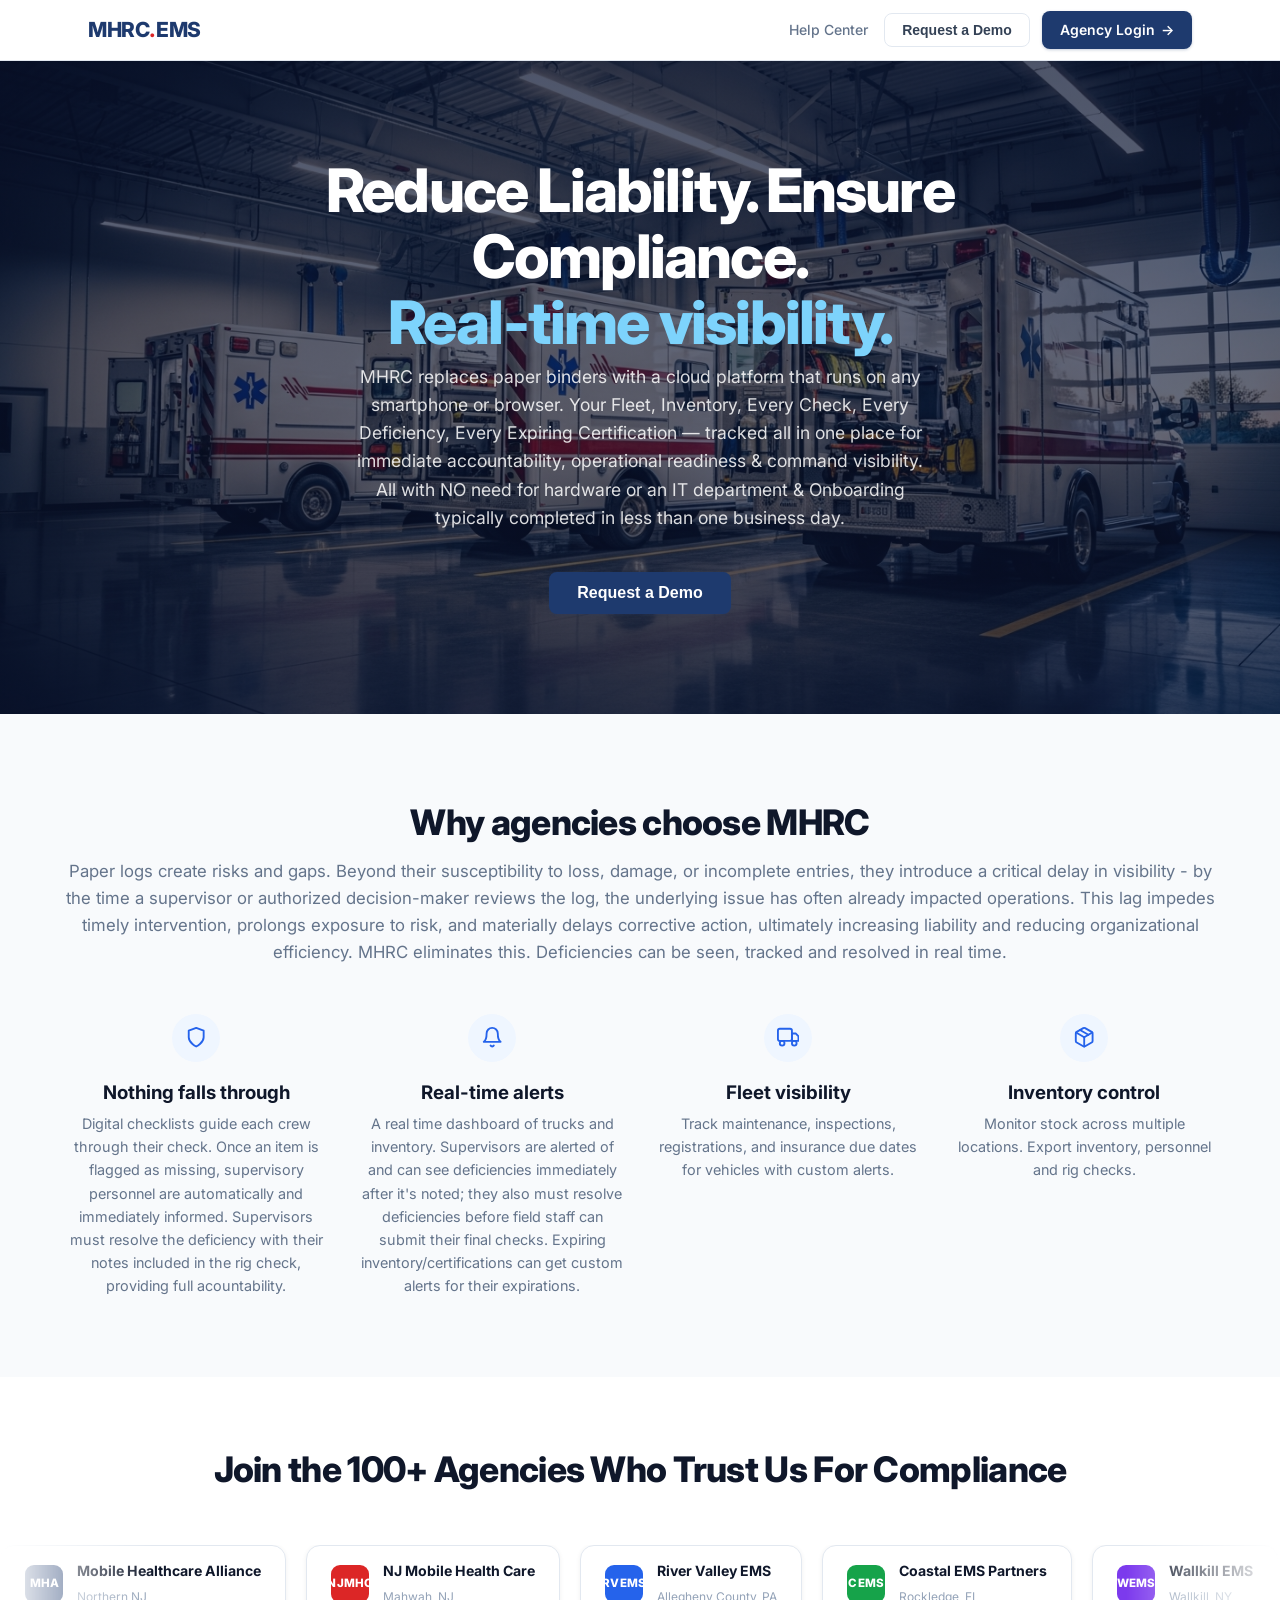
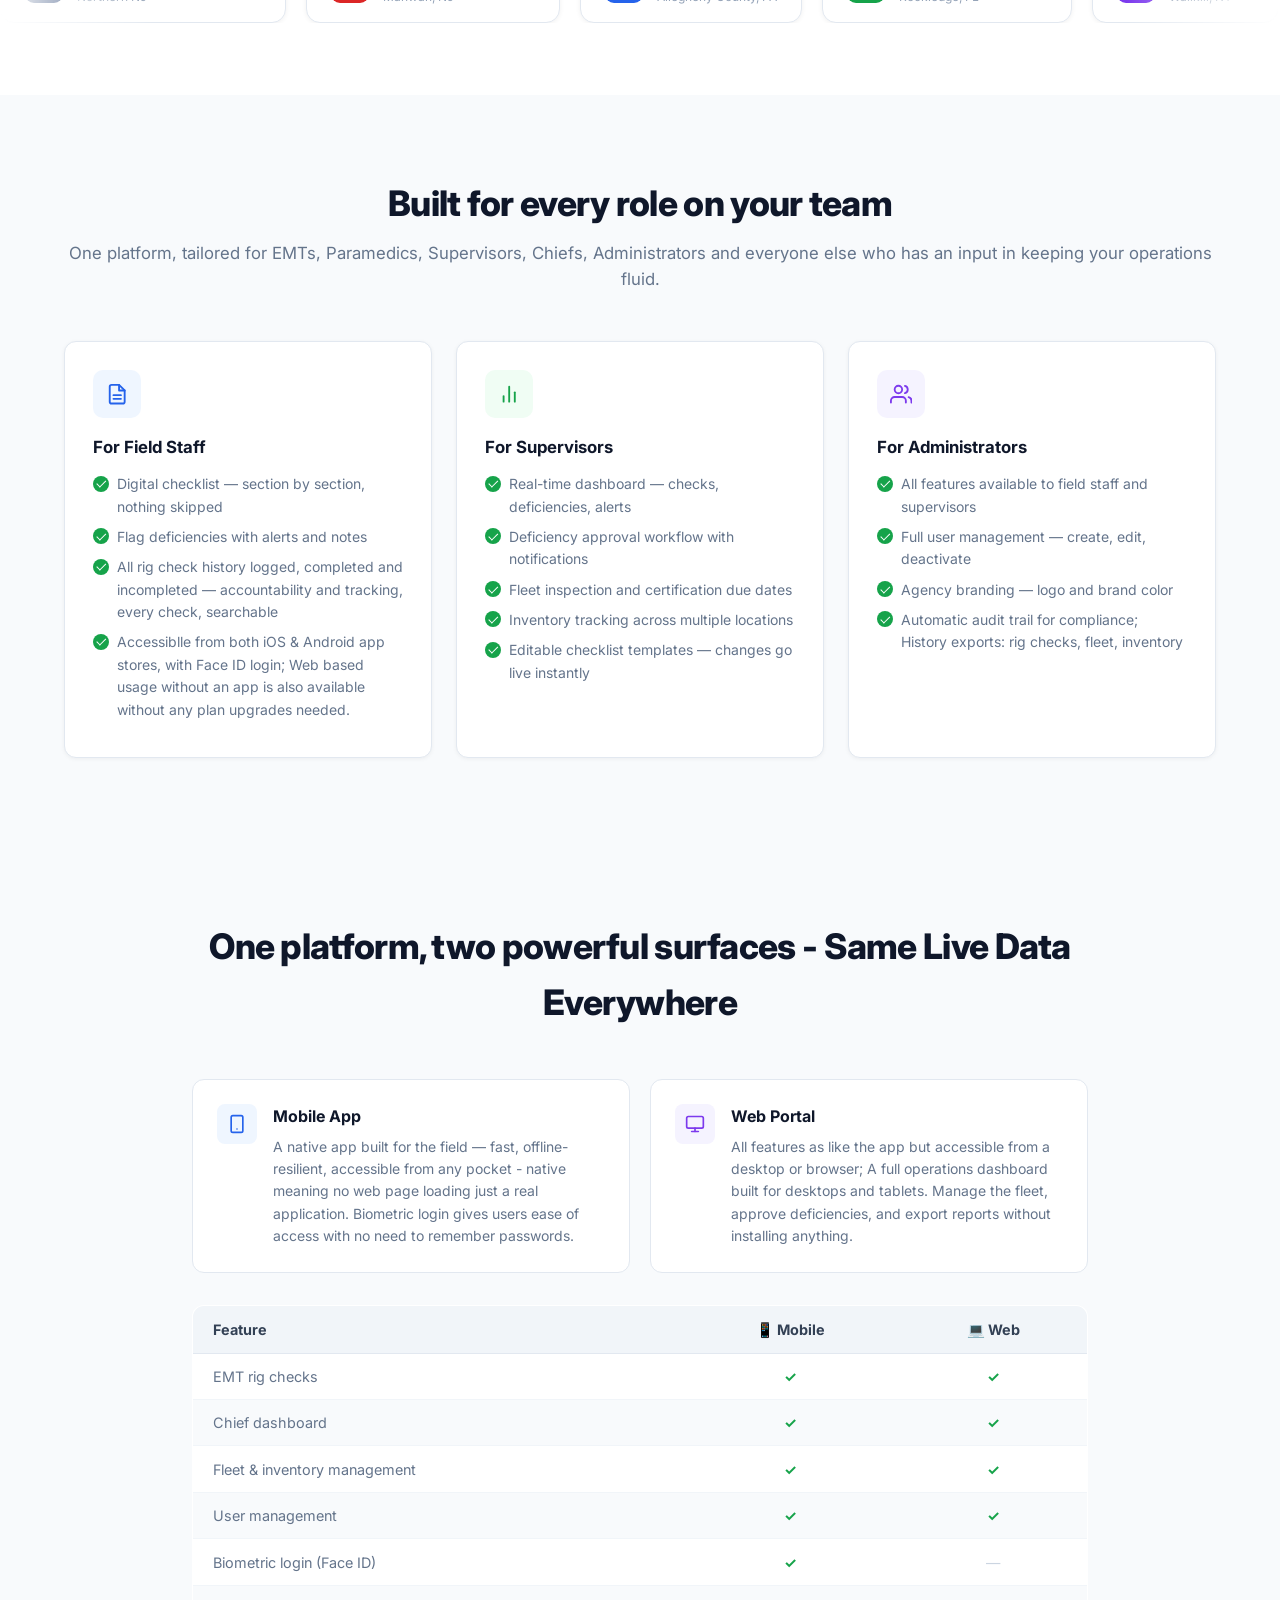
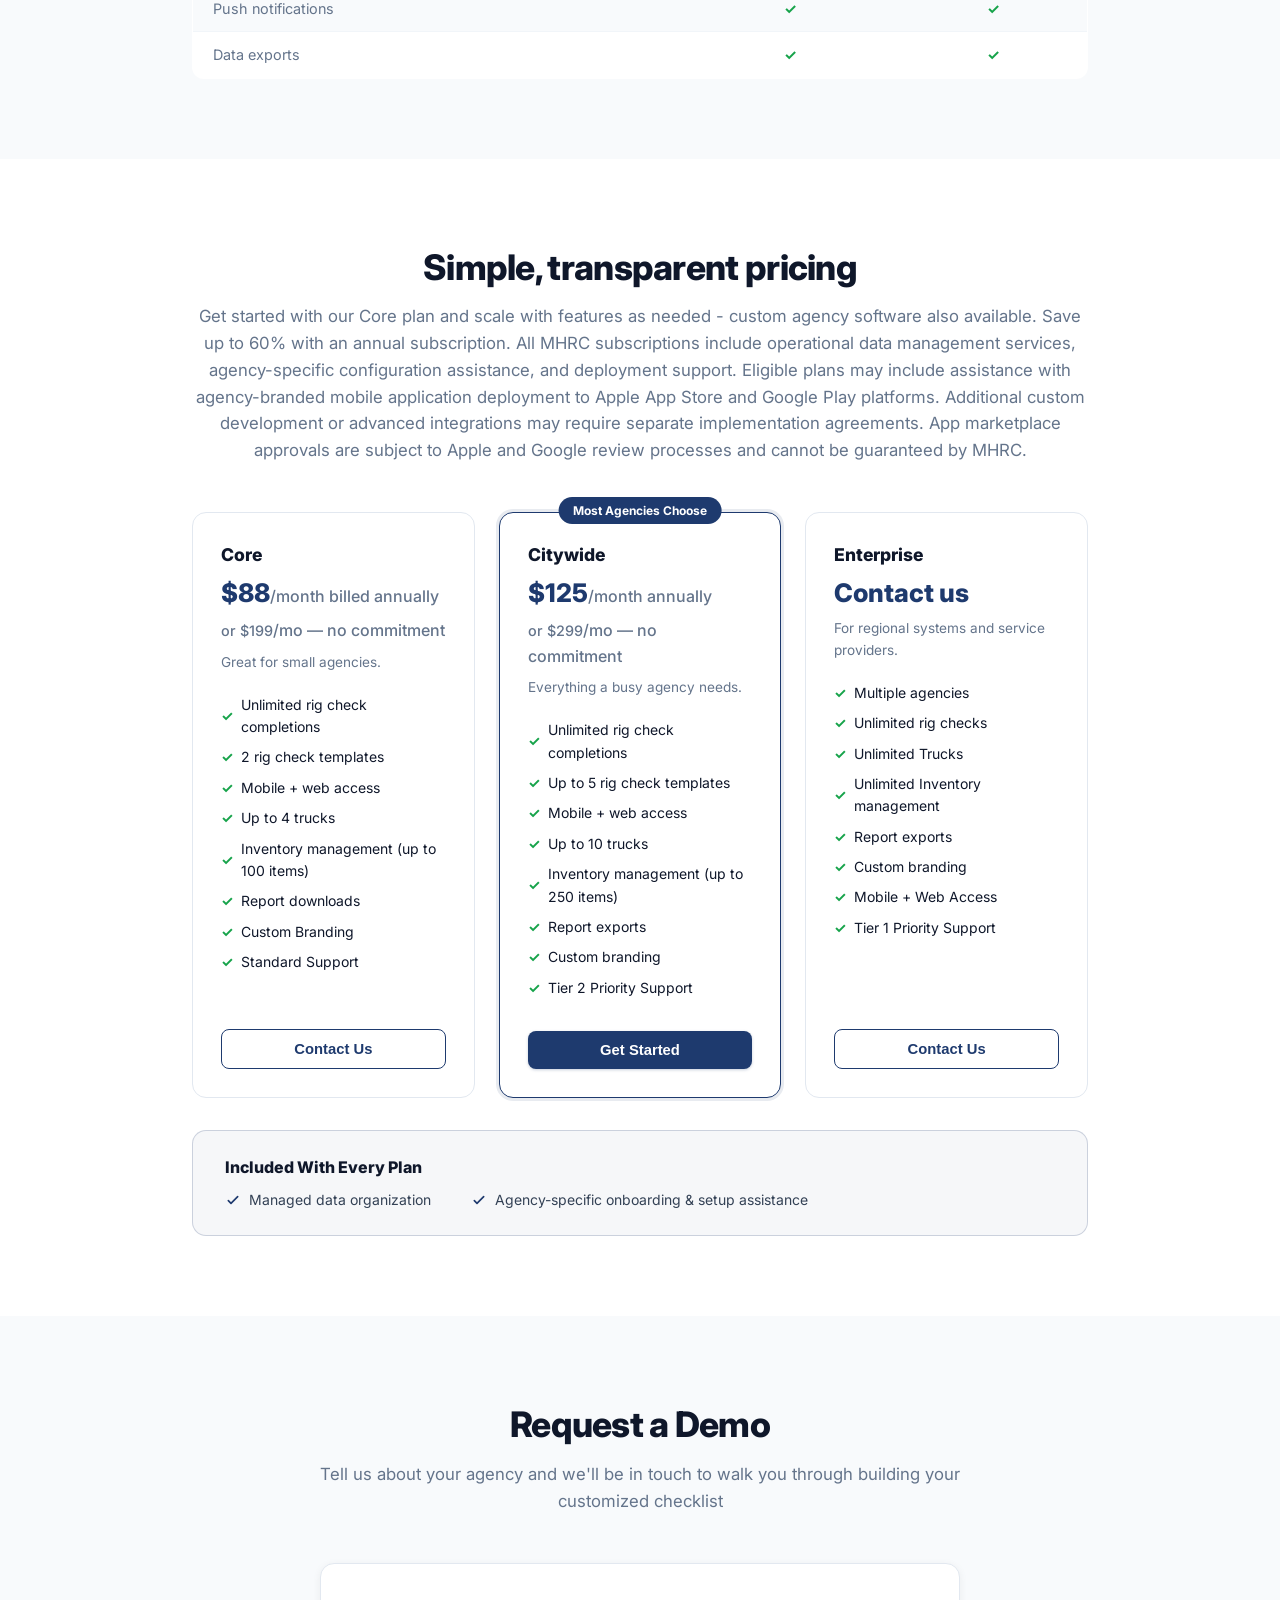
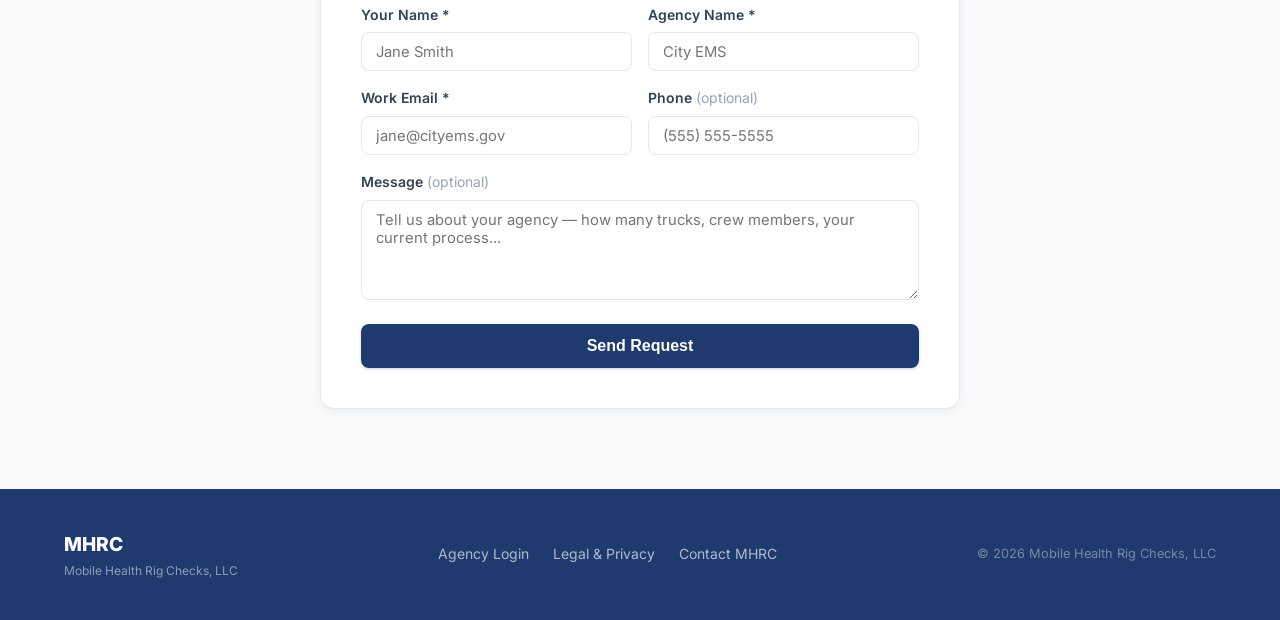
==== commit 6e72a589: "Update index.html" ====
--- a/index.html
+++ b/index.html
@@ -579,7 +579,7 @@
 </section>
 
 <!-- PRICING -->
-<section class="pricing">
+<section class="pricing" id="pricing">
   <div class="section-inner-md">
     <div class="section-header">
       <h2>Simple, transparent pricing</h2>
@@ -636,6 +636,22 @@
           <li><span class="pi-yes">✓</span> Tier 1 Priority Support</li>
         </ul>
         <button class="btn btn-outline pricing-btn" onclick="scrollToForm()">Contact Us</button>
+      </div>
+    </div>
+
+    <div style="margin-top:2rem;border:1.5px solid rgba(30,58,110,.2);background:rgba(30,58,110,.04);border-radius:14px;padding:1.5rem 2rem;display:flex;align-items:center;gap:1.25rem;flex-wrap:wrap;">
+      <div>
+        <p style="font-weight:800;color:var(--gray-900);margin-bottom:.5rem;">Included With Every Plan</p>
+        <ul style="list-style:none;display:flex;flex-wrap:wrap;gap:.5rem 2.5rem;">
+          <li style="display:flex;align-items:center;gap:.5rem;font-size:.875rem;color:var(--gray-700);">
+            <svg width="16" height="16" viewBox="0 0 24 24" fill="none" stroke="var(--navy)" stroke-width="2.5" stroke-linecap="round" stroke-linejoin="round"><path d="M5 13l4 4L19 7"/></svg>
+            Managed data organization
+          </li>
+          <li style="display:flex;align-items:center;gap:.5rem;font-size:.875rem;color:var(--gray-700);">
+            <svg width="16" height="16" viewBox="0 0 24 24" fill="none" stroke="var(--navy)" stroke-width="2.5" stroke-linecap="round" stroke-linejoin="round"><path d="M5 13l4 4L19 7"/></svg>
+            Agency-specific onboarding &amp; setup assistance
+          </li>
+        </ul>
       </div>
     </div>
   </div>
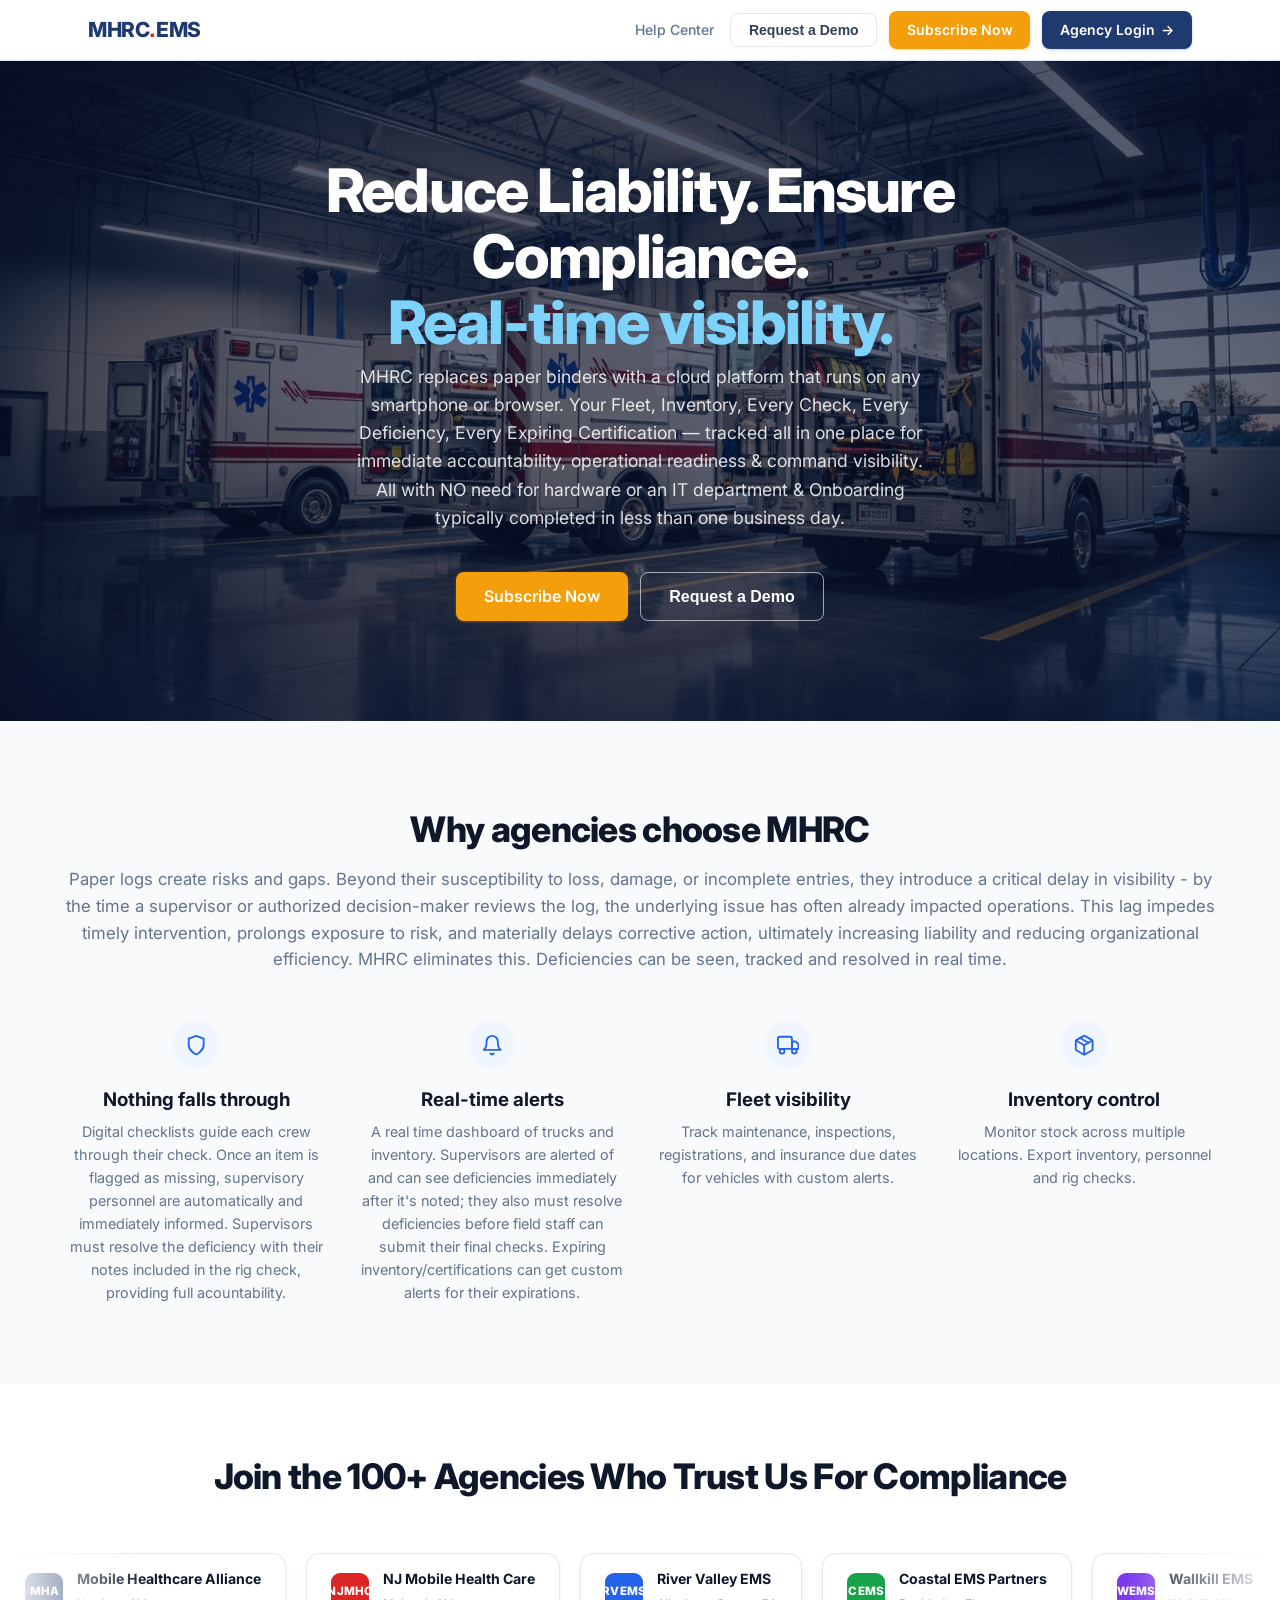
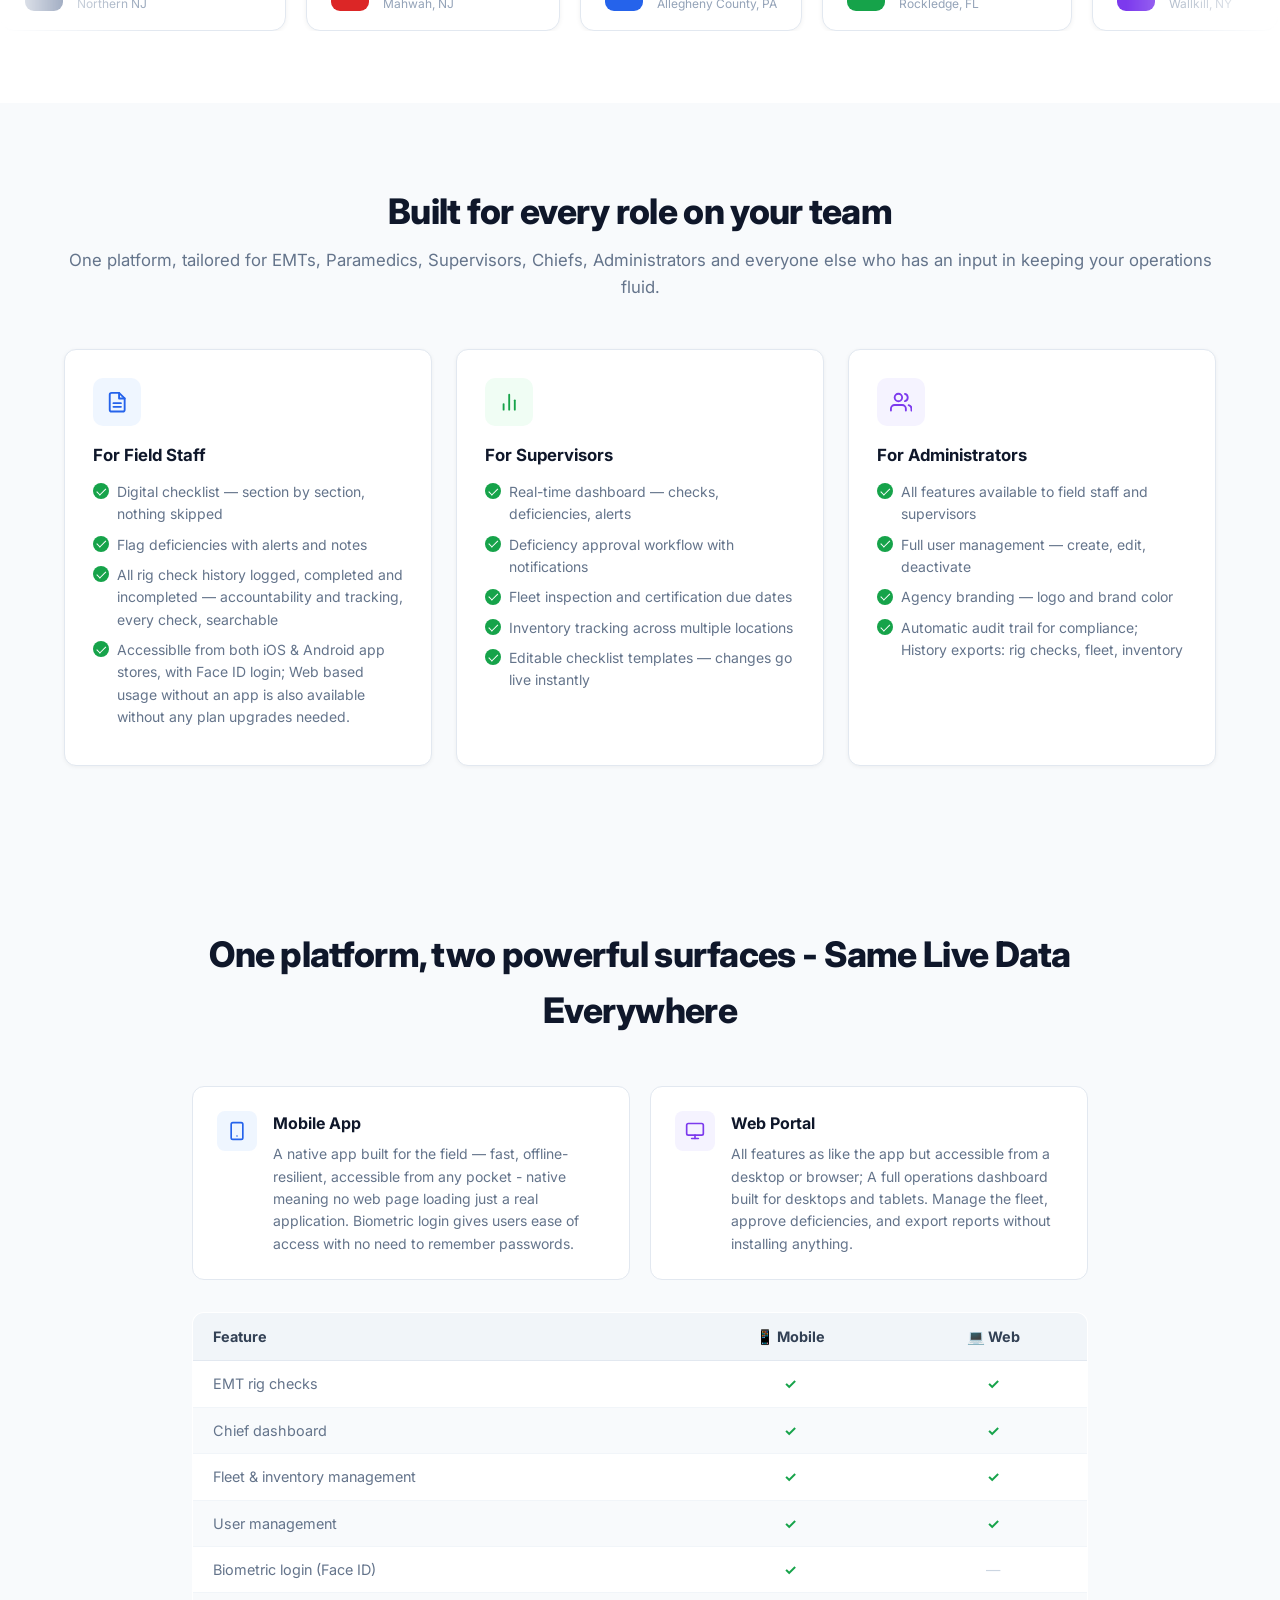
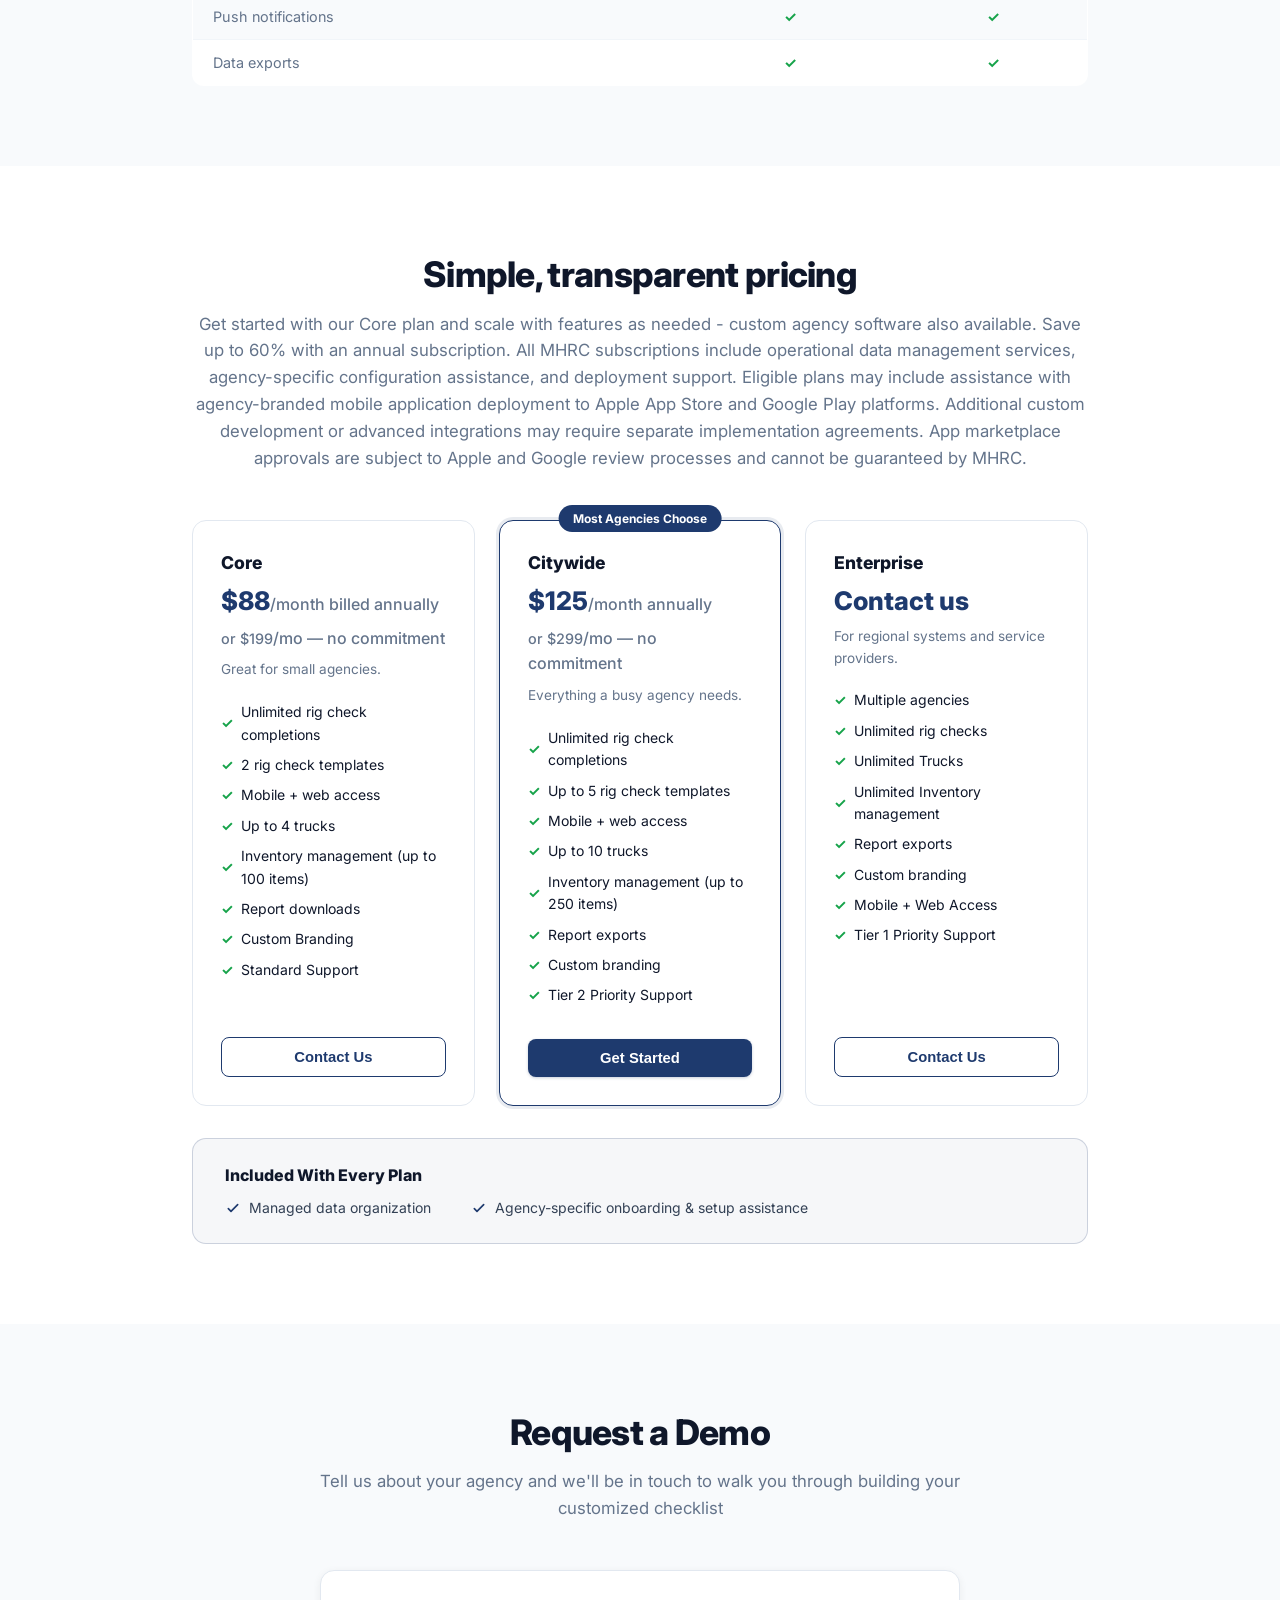
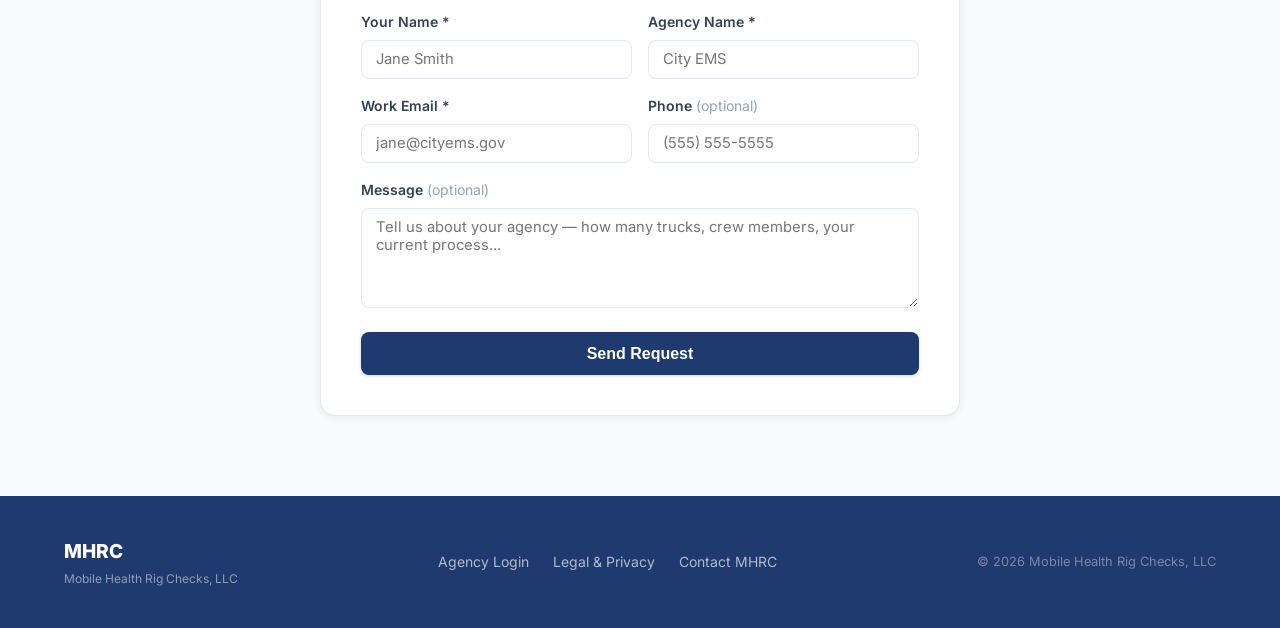
==== commit b58d4aab: "Update index.html" ====
--- a/index.html
+++ b/index.html
@@ -78,6 +78,8 @@
     .btn-primary:hover { background: var(--navy-dk); }
     .btn-outline { background: transparent; color: var(--navy); border: 1.5px solid var(--navy); }
     .btn-outline:hover { background: var(--navy); color: var(--white); }
+    .btn-amber { background: #f59e0b; color: var(--white); box-shadow: 0 1px 3px rgba(245,158,11,.3); }
+    .btn-amber:hover { background: #d97706; }
     .btn-lg { padding: .75rem 1.75rem; font-size: 1rem; }
 
     /* HERO */
@@ -334,6 +336,7 @@
     <div class="nav-actions">
       <a href="help.html" style="font-size:.875rem;color:#64748b;text-decoration:none;font-weight:500;margin-right:.25rem;">Help Center</a>
       <button class="btn btn-ghost nav-demo" onclick="scrollToForm()">Request a Demo</button>
+      <a href="https://mobilehealthrc.com/subscribe" class="btn btn-amber nav-demo" target="_blank" rel="noopener">Subscribe Now</a>
       <a href="https://mobilehealthrc.com" class="btn btn-primary" target="_blank" rel="noopener" aria-label="Agency Login — open MHRC portal">Agency Login <span aria-hidden="true">→</span></a>
     </div>
   </div>
@@ -344,7 +347,8 @@
   <h1>Reduce Liability. Ensure Compliance.<br><em>Real-time visibility.</em></h1>
   <p class="hero-sub">MHRC replaces paper binders with a cloud platform that runs on any smartphone or browser. Your Fleet, Inventory, Every Check, Every Deficiency, Every Expiring Certification — tracked all in one place for immediate accountability, operational readiness &amp; command visibility. All with NO need for hardware or an IT department &amp; Onboarding typically completed in less than one business day.</p>
   <div class="hero-ctas">
-    <button class="btn btn-primary btn-lg" onclick="scrollToForm()">Request a Demo</button>
+    <a href="https://mobilehealthrc.com/subscribe" class="btn btn-amber btn-lg" target="_blank" rel="noopener">Subscribe Now</a>
+    <button class="btn btn-outline btn-lg" style="border-color:rgba(255,255,255,0.6);color:#fff;" onclick="scrollToForm()">Request a Demo</button>
   </div>
 </section>
 
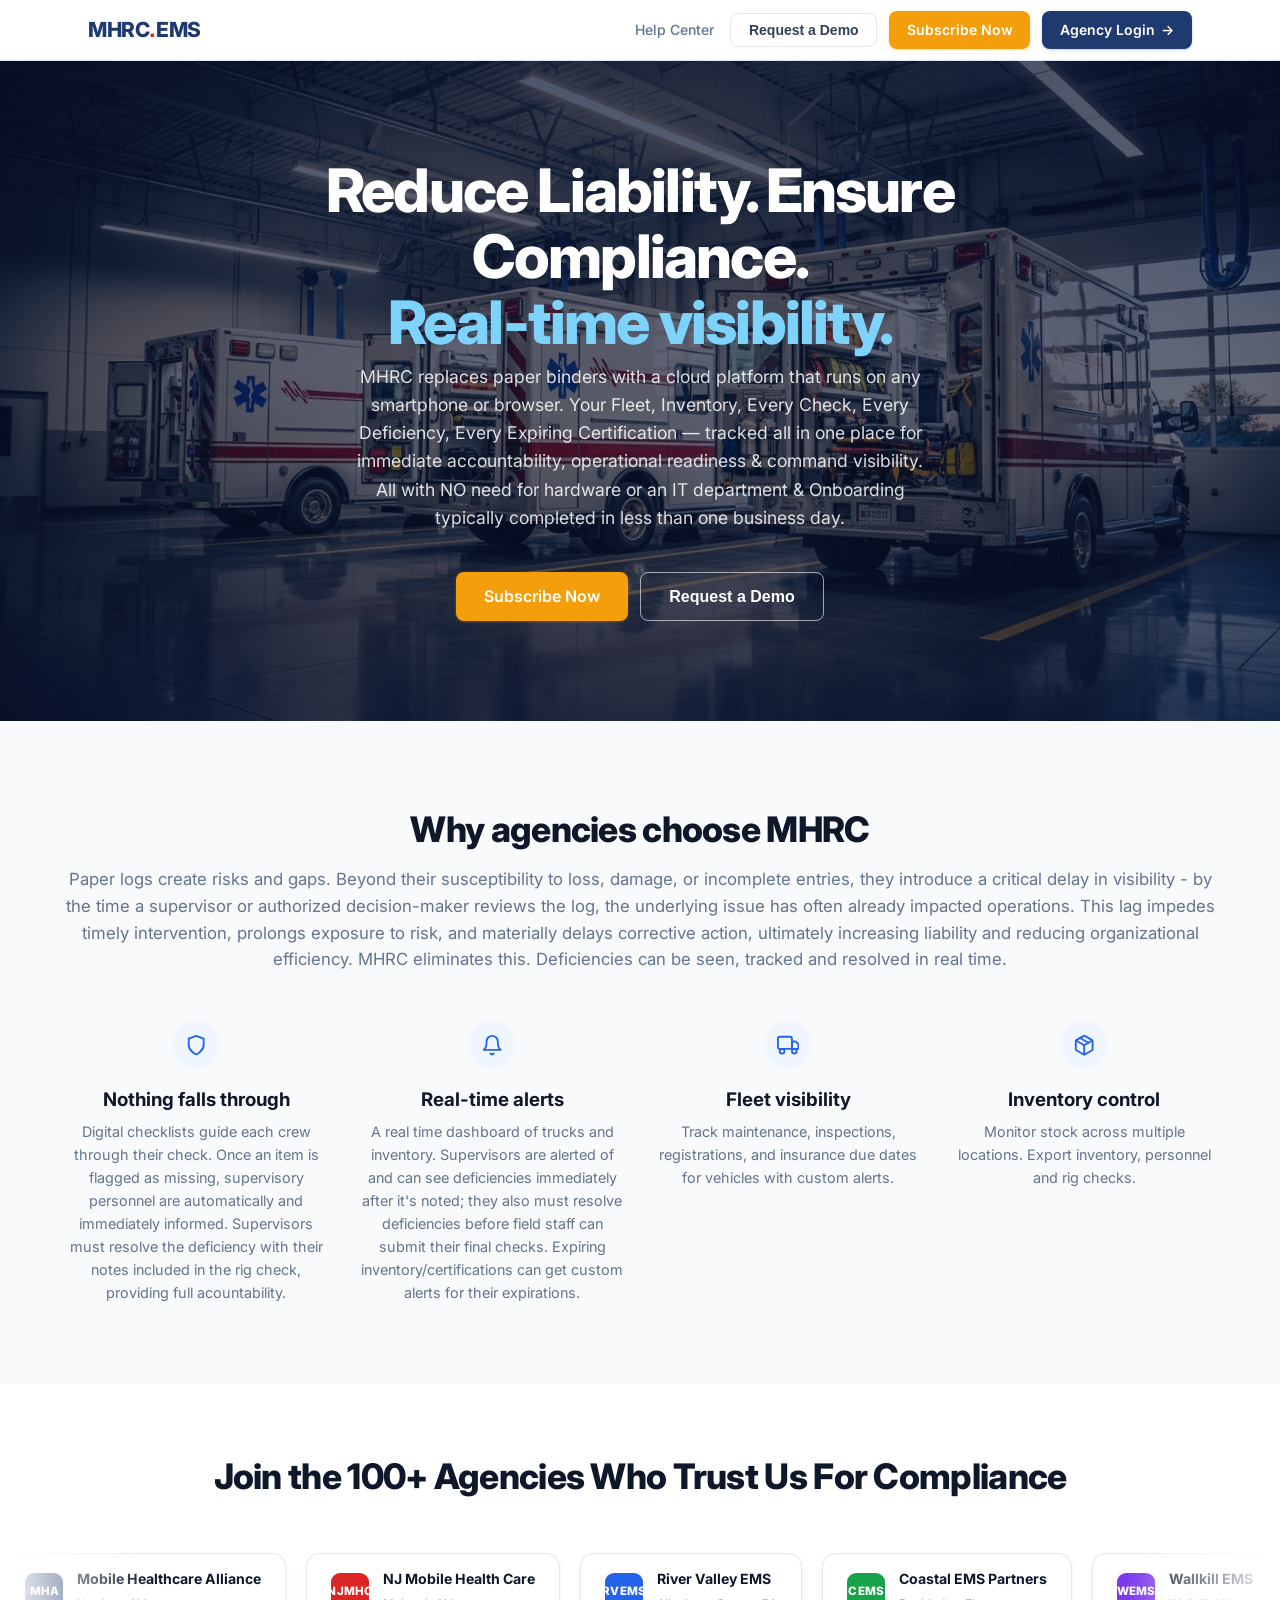
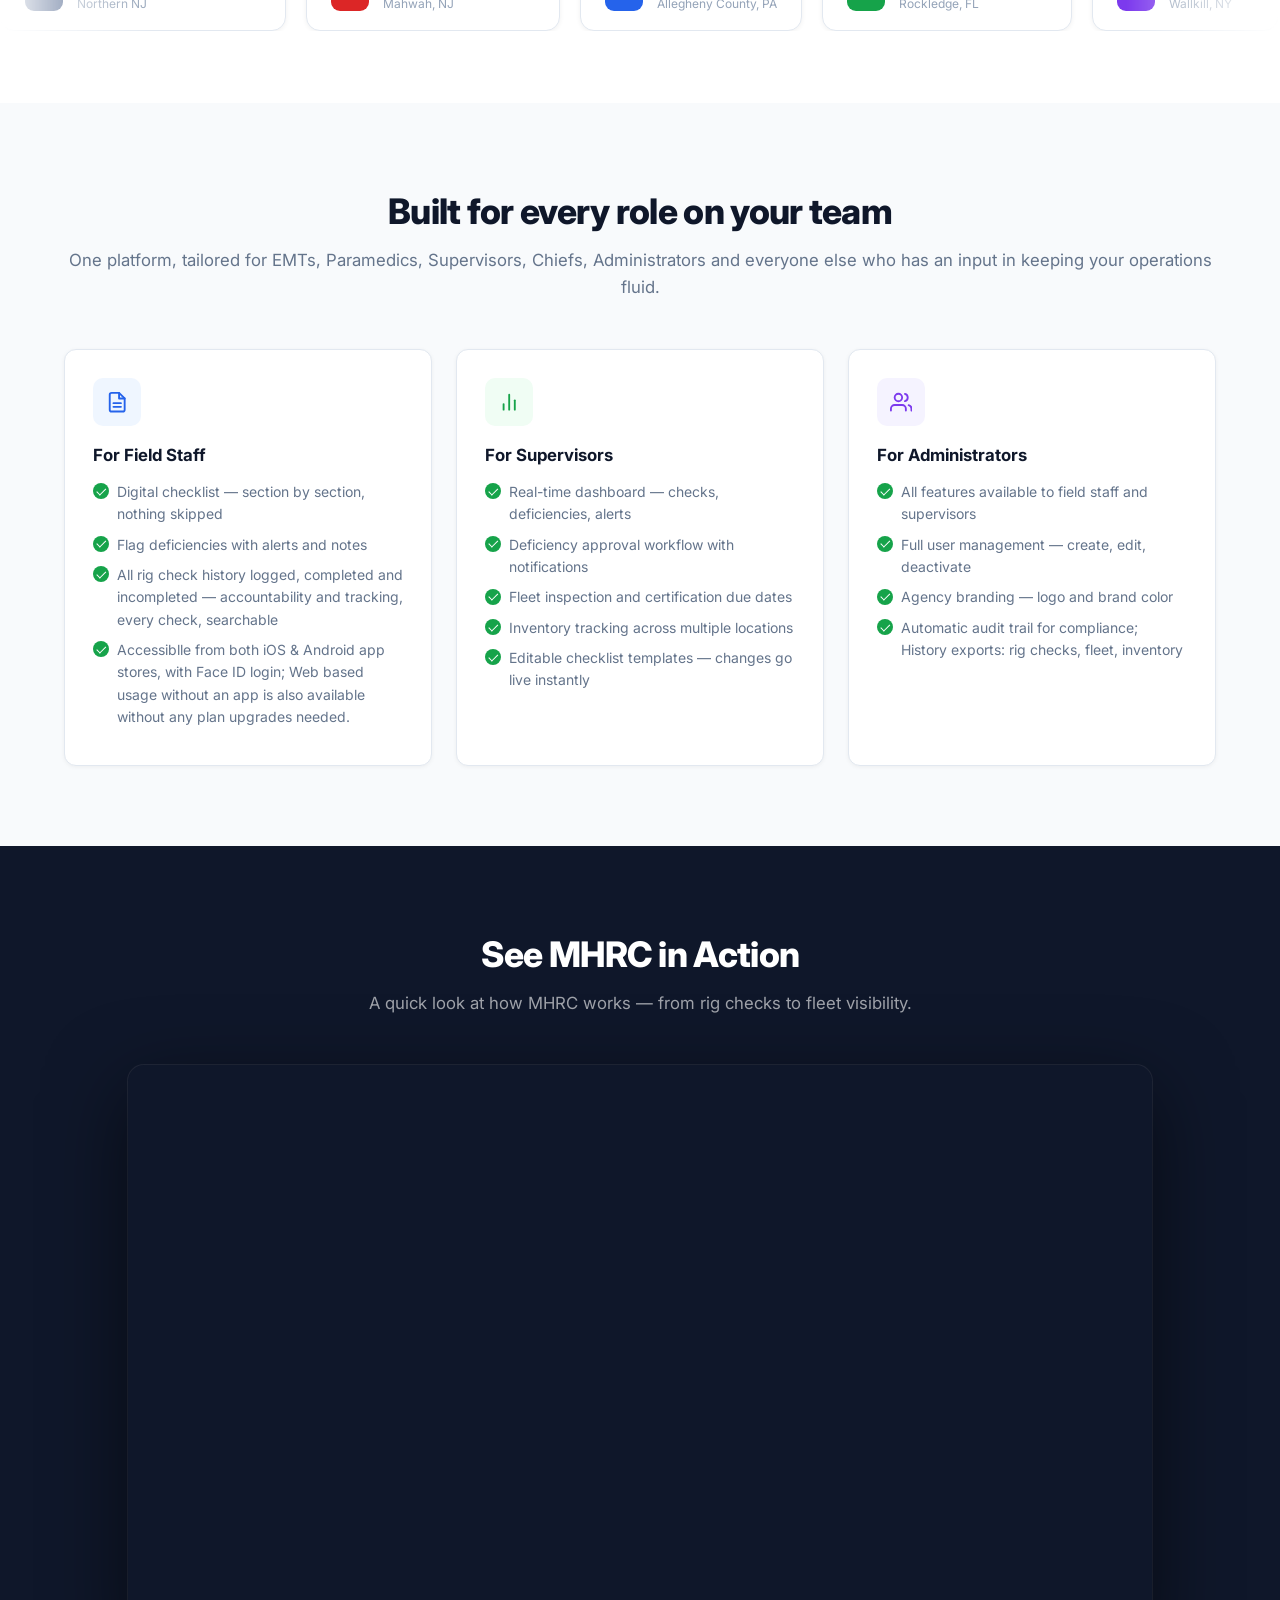
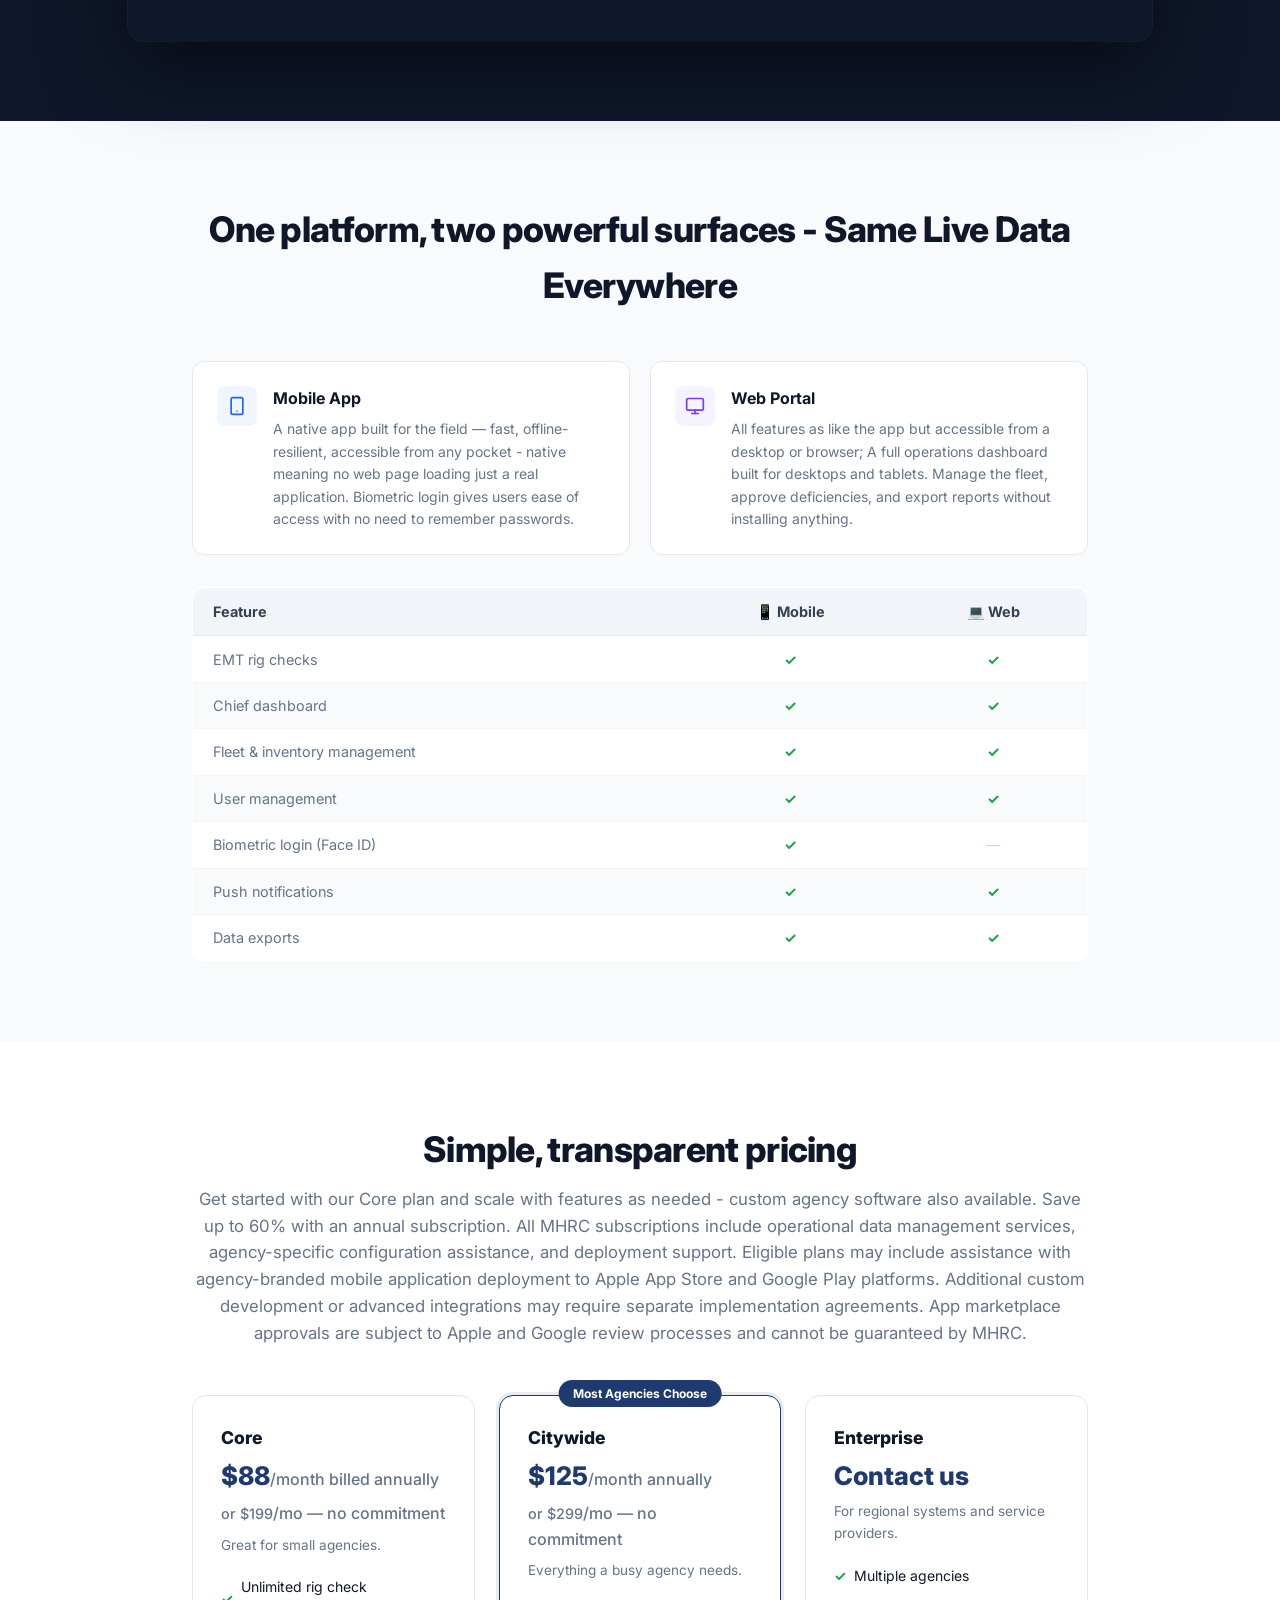
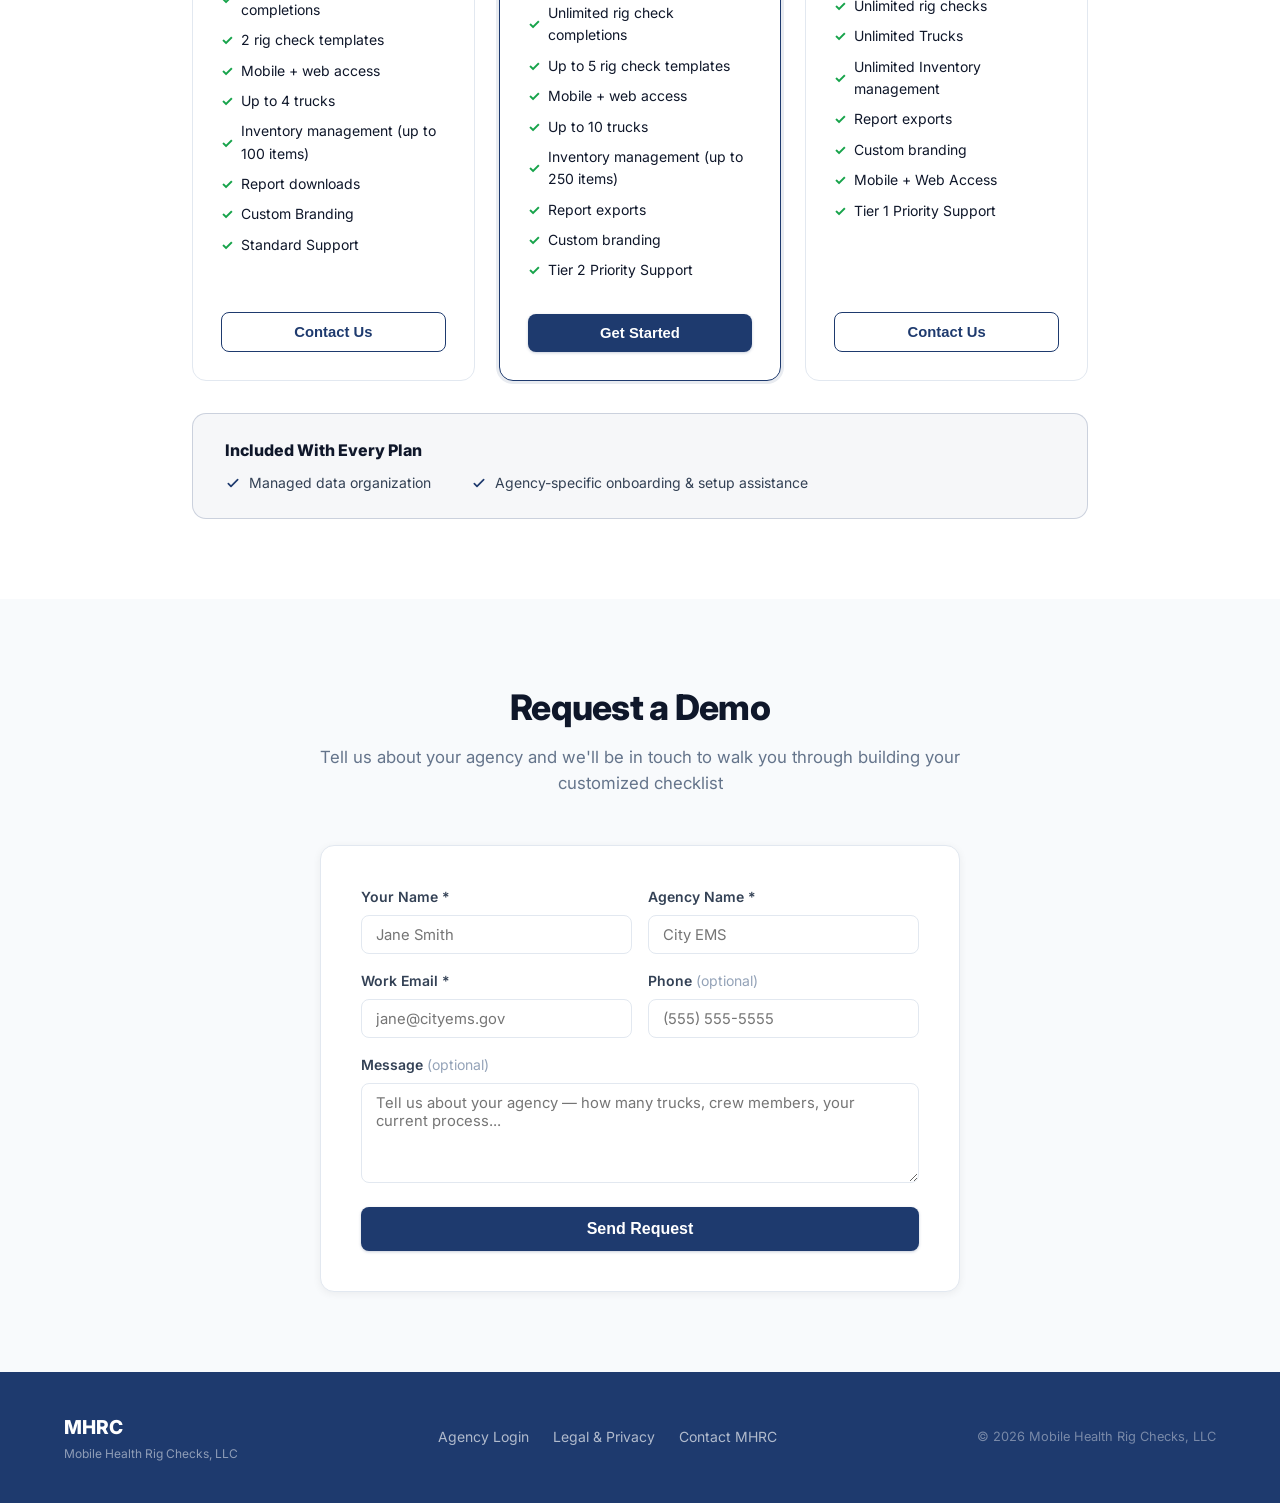
==== commit 92ee1a3a: "Update index.html" ====
--- a/index.html
+++ b/index.html
@@ -320,6 +320,23 @@
       border-radius: 50%; animation: spin .7s linear infinite;
     }
     @keyframes spin { to { transform: rotate(360deg); } }
+    /* HELP VIDEO */
+    .help-video { background: var(--gray-900); padding: 5rem 1.5rem; }
+    .help-video .section-header h2 { color: #fff; }
+    .help-video .section-header p { color: rgba(255,255,255,.6); }
+    .video-frame-wrap {
+      position: relative; width: 100%; max-width: 64rem; margin: 0 auto;
+      border-radius: 16px; overflow: hidden;
+      box-shadow: 0 24px 80px rgba(0,0,0,.55), 0 0 0 1px rgba(255,255,255,.08);
+    }
+    .video-frame-wrap::before {
+      content: ''; display: block; padding-top: 56.25%;
+    }
+    .video-frame-wrap iframe {
+      position: absolute; inset: 0; width: 100%; height: 100%;
+      border: none; display: block;
+    }
+
     @media (max-width: 640px) {
       .nav-demo { display: none; }
       .hero { padding: 4rem 1rem 3.5rem; }
@@ -530,6 +547,19 @@
           <li><span class="chk"></span>Automatic audit trail for compliance; History exports: rig checks, fleet, inventory</li>
         </ul>
       </div>
+    </div>
+  </div>
+</section>
+
+<!-- HELP VIDEO -->
+<section class="help-video">
+  <div class="section-inner">
+    <div class="section-header">
+      <h2>See MHRC in Action</h2>
+      <p>A quick look at how MHRC works — from rig checks to fleet visibility.</p>
+    </div>
+    <div class="video-frame-wrap">
+      <iframe src="https://mobilehealthrc.com/mhrc-help-video/" title="MHRC Help Video" allowfullscreen loading="lazy"></iframe>
     </div>
   </div>
 </section>
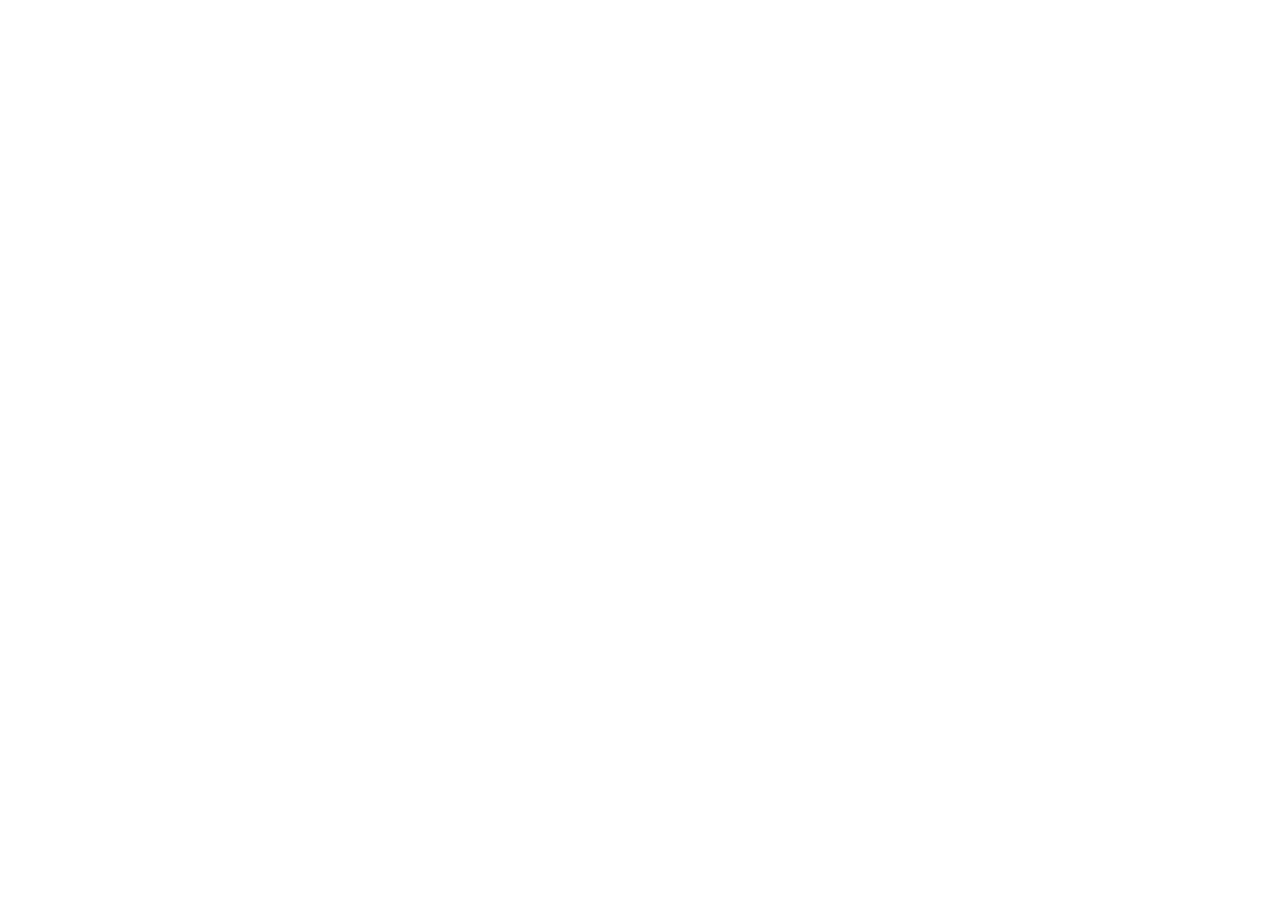
==== commit 486c9c66: "Add files via upload" ====
--- a/index.html
+++ b/index.html
@@ -1,801 +1,37 @@
-<!DOCTYPE html>
+<!doctype html>
 <html lang="en">
-<head>
-  <meta charset="UTF-8" />
-  <meta name="viewport" content="width=device-width, initial-scale=1.0" />
-  <title>MHRC | EMS Rig Check Software — Ambulance Compliance, Safety & Liability</title>
-  <meta name="description" content="MHRC digitizes EMS ambulance rig checks and compliance tracking. Replace paper logs with cloud-based digital checklists, real-time deficiency alerts, and liability protection. Built for EMS agencies that take safety seriously. Digital ambulance rig checks, EMS compliance tracking, deficiency management, and fleet safety — all in one cloud platform. Reduce liability and improve EMS safety." />
-  <meta name="keywords" content="EMS rig check software, ambulance rig check, ambulance check, EMS compliance, EMS compliance portal, EMS safety, EMS safety software, rig check digitization, ambulance checklist, ambulance inspection, EMS liability, EMS liability reduction, digital rig check, EMS fleet management, ambulance inspection software, EMS deficiency tracking" />
-  <meta property="og:title" content="MHRC — EMS Rig Check & Ambulance Compliance Software" />
-  <meta property="og:description" content="Digitize your EMS ambulance rig checks. Real-time compliance tracking, deficiency alerts, and liability protection for EMS agencies. No hardware or IT required." />
-  <meta property="og:type" content="website" />
-  <meta name="robots" content="index, follow" />
-  <link rel="canonical" href="https://mhrcems.com/" />
-  <link rel="preconnect" href="https://fonts.googleapis.com" />
-  <link rel="preconnect" href="https://fonts.gstatic.com" crossorigin />
-  <link href="https://fonts.googleapis.com/css2?family=Inter:wght@400;500;600;700;800&display=swap" rel="stylesheet" />
-  <style>
-    *, *::before, *::after { box-sizing: border-box; margin: 0; padding: 0; }
-
-    :root {
-      --navy:    #1e3a6e;
-      --navy-dk: #162d58;
-      --blue:    #2563eb;
-      --blue-lt: #eff6ff;
-      --red:     #dc2626;
-      --green:   #16a34a;
-      --green-lt:#f0fdf4;
-      --purple:  #7c3aed;
-      --purple-lt:#f5f3ff;
-      --white:   #ffffff;
-      --gray-50: #f8fafc;
-      --gray-100:#f1f5f9;
-      --gray-200:#e2e8f0;
-      --gray-300:#cbd5e1;
-      --gray-400:#94a3b8;
-      --gray-500:#64748b;
-      --gray-700:#334155;
-      --gray-900:#0f172a;
-      --radius:  8px;
-    }
-
-    html { scroll-behavior: smooth; }
-
-    body {
-      font-family: 'Inter', system-ui, sans-serif;
-      color: var(--gray-900);
-      background: var(--white);
-      line-height: 1.6;
-      -webkit-font-smoothing: antialiased;
-    }
-
-    /* NAV */
-    nav.nav-bar {
-      position: sticky; top: 0; z-index: 100;
-      background: rgba(255,255,255,.97);
-      backdrop-filter: blur(8px);
-      border-bottom: 1px solid var(--gray-200);
-      box-shadow: 0 1px 3px rgba(0,0,0,.06);
-    }
-    .nav-inner {
-      max-width: 72rem; margin: 0 auto; padding: 0 1.5rem;
-      height: 3.75rem; display: flex; align-items: center; justify-content: space-between;
-    }
-    .nav-brand { font-size: 1.3rem; font-weight: 800; color: var(--navy); letter-spacing: -.02em; text-decoration: none; }
-    .nav-brand span { color: var(--red); }
-    .nav-actions { display: flex; align-items: center; gap: .75rem; }
-
-    .btn {
-      display: inline-flex; align-items: center; gap: .4rem;
-      padding: .5rem 1.1rem; border-radius: var(--radius);
-      font-size: .875rem; font-weight: 600; cursor: pointer;
-      text-decoration: none; border: none;
-      transition: opacity .15s, background .15s;
-    }
-    .btn-ghost { background: transparent; color: var(--gray-700); border: 1px solid var(--gray-200); }
-    .btn-ghost:hover { background: var(--gray-100); }
-    .btn-primary { background: var(--navy); color: var(--white); box-shadow: 0 1px 3px rgba(30,58,110,.25); }
-    .btn-primary:hover { background: var(--navy-dk); }
-    .btn-outline { background: transparent; color: var(--navy); border: 1.5px solid var(--navy); }
-    .btn-outline:hover { background: var(--navy); color: var(--white); }
-    .btn-amber { background: #f59e0b; color: var(--white); box-shadow: 0 1px 3px rgba(245,158,11,.3); }
-    .btn-amber:hover { background: #d97706; }
-    .btn-lg { padding: .75rem 1.75rem; font-size: 1rem; }
-
-    /* HERO */
-    .hero {
-      position: relative;
-      background: url('hero-ambulance-bay.png') center center / cover no-repeat;
-      padding: 6rem 1.5rem 5rem; text-align: center;
-    }
-    .hero::before {
-      content: '';
-      position: absolute;
-      inset: 0;
-      background: linear-gradient(to bottom, rgba(10,20,50,0.72) 0%, rgba(10,20,50,0.62) 60%, rgba(10,20,50,0.75) 100%);
-      z-index: 0;
-    }
-    .hero > * { position: relative; z-index: 1; }
-    .hero-badge {
-      display: inline-block; background: rgba(255,255,255,0.15); color: #fff;
-      border: 1px solid rgba(255,255,255,0.35); border-radius: 999px;
-      font-size: .8rem; font-weight: 600; padding: .3rem 1rem;
-      margin-bottom: 1.5rem; letter-spacing: .03em; text-transform: uppercase;
-    }
-    .hero h1 {
-      font-size: clamp(2.2rem, 5vw, 3.75rem); font-weight: 800;
-      line-height: 1.1; letter-spacing: -.03em; color: #fff;
-      max-width: 48rem; margin: 0 auto .5rem;
-    }
-    .hero h1 em { font-style: normal; color: #7dd3fc; }
-    .hero-sub { font-size: 1.1rem; color: rgba(255,255,255,0.85); max-width: 36rem; margin: 0 auto 2.5rem; }
-    .hero-ctas { display: flex; flex-wrap: wrap; gap: .75rem; justify-content: center; margin-bottom: 1.25rem; }
-    .hero-note { font-size: .85rem; color: rgba(255,255,255,0.6); }
-
-    /* SECTIONS */
-    section { padding: 5rem 1.5rem; }
-    .section-inner { max-width: 72rem; margin: 0 auto; }
-    .section-inner-md { max-width: 56rem; margin: 0 auto; }
-    .section-inner-sm { max-width: 40rem; margin: 0 auto; }
-    .section-header { text-align: center; margin-bottom: 3rem; }
-    .section-header h2 {
-      font-size: clamp(1.6rem, 3vw, 2.2rem); font-weight: 800;
-      letter-spacing: -.02em; color: var(--gray-900); margin-bottom: .5rem;
-    }
-    .section-header p { color: var(--gray-500); font-size: 1.05rem; }
-
-    /* WHY */
-    .why { background: var(--gray-50); }
-    .why-grid { display: grid; grid-template-columns: repeat(auto-fit, minmax(200px, 1fr)); gap: 2rem; }
-    .why-card { text-align: center; }
-    .why-icon {
-      width: 3rem; height: 3rem; border-radius: 50%; background: var(--blue-lt);
-      display: flex; align-items: center; justify-content: center; margin: 0 auto 1rem;
-    }
-    .why-icon svg { width: 1.4rem; height: 1.4rem; stroke: var(--blue); fill: none; stroke-width: 2; stroke-linecap: round; stroke-linejoin: round; }
-    .why-card h3 { font-weight: 700; margin-bottom: .3rem; }
-    .why-card p { font-size: .9rem; color: var(--gray-500); }
-
-    /* AGENCIES MARQUEE */
-    .agencies { background: var(--white); padding: 4rem 0 4.5rem; }
-    .agencies .section-header { padding: 0 1.5rem; }
-    .marquee-outer {
-      position: relative; overflow: hidden; margin-top: 2.5rem;
-      -webkit-mask-image: linear-gradient(to right, transparent 0%, black 12%, black 88%, transparent 100%);
-      mask-image: linear-gradient(to right, transparent 0%, black 12%, black 88%, transparent 100%);
-    }
-    .marquee-track {
-      display: flex; gap: 1.25rem; width: max-content;
-      animation: agencies-scroll 36s linear infinite;
-    }
-    .marquee-track:hover { animation-play-state: paused; }
-    @keyframes agencies-scroll {
-      0%   { transform: translateX(0); }
-      100% { transform: translateX(-50%); }
-    }
-    .agency-badge {
-      flex-shrink: 0;
-      display: flex; align-items: center; gap: .85rem;
-      background: var(--white); border: 1.5px solid var(--gray-200);
-      border-radius: 14px; padding: .875rem 1.5rem;
-      box-shadow: 0 1px 5px rgba(0,0,0,.06);
-      white-space: nowrap; transition: box-shadow .2s, border-color .2s;
-    }
-    .agency-badge:hover { box-shadow: 0 4px 14px rgba(0,0,0,.1); border-color: var(--gray-300); }
-    .agency-initials {
-      flex-shrink: 0; width: 2.4rem; height: 2.4rem; border-radius: 9px;
-      background: var(--navy); display: flex; align-items: center; justify-content: center;
-      font-size: .72rem; font-weight: 800; color: white; letter-spacing: .01em; text-align: center; line-height: 1.2;
-    }
-    .agency-initials.red  { background: var(--red); }
-    .agency-initials.blue { background: var(--blue); }
-    .agency-initials.green { background: var(--green); }
-    .agency-initials.purple { background: var(--purple); }
-    .agency-info strong { display: block; font-size: .88rem; font-weight: 700; color: var(--gray-900); }
-    .agency-info small   { font-size: .75rem; color: var(--gray-400); }
-
-    /* FEATURES */
-    .features { background: var(--gray-50); }
-    .features-grid { display: grid; grid-template-columns: repeat(auto-fit, minmax(260px, 1fr)); gap: 1.5rem; }
-    .feature-card {
-      background: var(--white); border: 1px solid var(--gray-200);
-      border-radius: 12px; padding: 1.75rem;
-      box-shadow: 0 1px 4px rgba(0,0,0,.05); transition: box-shadow .2s;
-    }
-    .feature-card:hover { box-shadow: 0 4px 16px rgba(0,0,0,.09); }
-    .feature-icon {
-      width: 3rem; height: 3rem; border-radius: 10px;
-      display: flex; align-items: center; justify-content: center; margin-bottom: 1rem;
-    }
-    .feature-icon svg { width: 1.4rem; height: 1.4rem; fill: none; stroke-width: 2; stroke-linecap: round; stroke-linejoin: round; }
-    .feature-icon.blue { background: var(--blue-lt); } .feature-icon.blue svg { stroke: var(--blue); }
-    .feature-icon.green { background: var(--green-lt); } .feature-icon.green svg { stroke: var(--green); }
-    .feature-icon.purple { background: var(--purple-lt); } .feature-icon.purple svg { stroke: var(--purple); }
-    .feature-card h3 { font-weight: 700; font-size: 1.05rem; margin-bottom: .75rem; }
-    .feature-list { list-style: none; }
-    .feature-list li { display: flex; align-items: flex-start; gap: .5rem; font-size: .875rem; color: var(--gray-500); margin-bottom: .5rem; }
-    .chk {
-      flex-shrink: 0; margin-top: .15rem; width: 1rem; height: 1rem;
-      background: var(--green); border-radius: 50%;
-      display: inline-flex; align-items: center; justify-content: center;
-    }
-    .chk::after {
-      content: ''; width: .32rem; height: .56rem;
-      border: 1.8px solid white; border-top: none; border-left: none;
-      transform: rotate(45deg) translateY(-.07rem); display: block;
-    }
-
-    /* PLATFORM */
-    .platform { background: var(--gray-50); }
-    .platform-cards { display: grid; grid-template-columns: 1fr 1fr; gap: 1.25rem; margin-bottom: 2rem; }
-    @media (max-width: 600px) { .platform-cards { grid-template-columns: 1fr; } }
-    .platform-card {
-      background: var(--white); border: 1px solid var(--gray-200);
-      border-radius: 12px; padding: 1.5rem;
-      display: flex; align-items: flex-start; gap: 1rem;
-    }
-    .pcard-icon {
-      flex-shrink: 0; width: 2.5rem; height: 2.5rem; border-radius: 8px;
-      display: flex; align-items: center; justify-content: center;
-    }
-    .pcard-icon svg { width: 1.25rem; height: 1.25rem; fill: none; stroke-width: 2; stroke-linecap: round; stroke-linejoin: round; }
-    .pcard-icon.blue { background: var(--blue-lt); } .pcard-icon.blue svg { stroke: var(--blue); }
-    .pcard-icon.purple { background: var(--purple-lt); } .pcard-icon.purple svg { stroke: var(--purple); }
-    .pcard-body strong { display: block; font-weight: 700; }
-    .pcard-body small { color: var(--gray-400); font-size: .78rem; }
-    .pcard-body p { margin-top: .4rem; font-size: .875rem; color: var(--gray-500); }
-    .comp-table {
-      width: 100%; border-collapse: collapse; background: var(--white);
-      border: 1px solid var(--gray-200); border-radius: 12px; overflow: hidden; font-size: .9rem;
-    }
-    .comp-table thead tr { background: var(--gray-100); }
-    .comp-table th { padding: .75rem 1.25rem; text-align: left; font-weight: 700; color: var(--gray-700); border-bottom: 1px solid var(--gray-200); }
-    .comp-table th:not(:first-child) { text-align: center; }
-    .comp-table td { padding: .7rem 1.25rem; color: var(--gray-500); border-bottom: 1px solid var(--gray-100); }
-    .comp-table td:not(:first-child) { text-align: center; }
-    .comp-table tr:last-child td { border-bottom: none; }
-    .comp-table tr:nth-child(even) td { background: var(--gray-50); }
-    .yes { color: var(--green); font-weight: 700; }
-    .no  { color: var(--gray-300); }
-
-    /* PRICING */
-    .pricing { background: var(--white); }
-    .pricing-grid { display: grid; grid-template-columns: repeat(auto-fit, minmax(240px, 1fr)); gap: 1.5rem; }
-    .pricing-card {
-      background: var(--white); border: 1.5px solid var(--gray-200);
-      border-radius: 14px; padding: 1.75rem; display: flex; flex-direction: column;
-      position: relative; transition: box-shadow .2s;
-    }
-    .pricing-card:hover { box-shadow: 0 6px 20px rgba(0,0,0,.1); }
-    .pricing-card.hl { border-color: var(--navy); box-shadow: 0 0 0 3px rgba(30,58,110,.1); }
-    .pricing-badge {
-      position: absolute; top: -1rem; left: 50%; transform: translateX(-50%);
-      background: var(--navy); color: white; font-size: .75rem; font-weight: 700;
-      padding: .25rem .9rem; border-radius: 999px; white-space: nowrap;
-    }
-    .pricing-name { font-weight: 800; font-size: 1.1rem; }
-    .pricing-price { font-size: 1.6rem; font-weight: 800; color: var(--navy); margin: .25rem 0; }
-    .pricing-period { font-size: 1rem; font-weight: 500; color: #64748b; }
-    .pricing-price-alt { font-size: 0.9rem; font-weight: 500; color: #64748b; margin-bottom: .5rem; }
-    .pricing-desc { font-size: .85rem; color: var(--gray-500); margin-bottom: 1.25rem; }
-    .pricing-features { list-style: none; flex: 1; margin-bottom: 1.5rem; }
-    .pricing-features li { display: flex; align-items: center; gap: .5rem; font-size: .875rem; margin-bottom: .5rem; }
-    .pricing-features li.off { color: var(--gray-300); }
-    .pi-yes { color: var(--green); font-weight: 700; }
-    .pi-no  { color: var(--gray-300); }
-    .pricing-btn { width: 100%; justify-content: center; margin-top: auto; padding: .7rem 1rem; font-size: .925rem; }
-
-    /* DEMO FORM */
-    .demo { background: var(--gray-50); }
-    .form-card {
-      background: var(--white); border: 1px solid var(--gray-200);
-      border-radius: 14px; padding: 2.5rem;
-      box-shadow: 0 2px 8px rgba(0,0,0,.06);
-    }
-    .form-row { display: grid; gap: 1rem; grid-template-columns: 1fr 1fr; }
-    @media (max-width: 560px) { .form-row { grid-template-columns: 1fr; } }
-    .form-group { display: flex; flex-direction: column; gap: .4rem; margin-bottom: 1rem; }
-    label { font-size: .875rem; font-weight: 600; color: var(--gray-700); }
-    label span { font-weight: 400; color: var(--gray-400); }
-    input, textarea {
-      padding: .6rem .85rem; border: 1.5px solid var(--gray-200); border-radius: var(--radius);
-      font-size: .925rem; font-family: inherit; color: var(--gray-900); background: var(--white);
-      transition: border-color .15s, box-shadow .15s; outline: none; width: 100%;
-    }
-    input:focus, textarea:focus { border-color: var(--navy); box-shadow: 0 0 0 3px rgba(30,58,110,.1); }
-    textarea { resize: vertical; min-height: 100px; }
-    .form-note { font-size: .8rem; color: var(--gray-400); text-align: center; margin-top: .75rem; }
-    .form-submit { width: 100%; justify-content: center; padding: .8rem 1.5rem; font-size: 1rem; margin-top: .5rem; }
-    .alert-err { padding: .75rem 1rem; border-radius: var(--radius); font-size: .875rem; margin-bottom: 1rem; background: #fee2e2; color: #991b1b; border: 1px solid #fca5a5; }
-    .success-box { text-align: center; padding: 2.5rem 0; }
-    .big-chk {
-      width: 4rem; height: 4rem; background: var(--green); border-radius: 50%;
-      display: flex; align-items: center; justify-content: center; margin: 0 auto 1.25rem;
-    }
-    .big-chk::after {
-      content: ''; width: .9rem; height: 1.5rem;
-      border: 3px solid white; border-top: none; border-left: none;
-      transform: rotate(45deg) translateY(-.15rem); display: block;
-    }
-    .success-box h3 { font-size: 1.3rem; font-weight: 700; margin-bottom: .5rem; }
-    .success-box p { color: var(--gray-500); }
-
-    /* FOOTER */
-    footer { background: var(--navy); color: rgba(255,255,255,.75); padding: 2.5rem 1.5rem; }
-    .footer-inner {
-      max-width: 72rem; margin: 0 auto;
-      display: flex; flex-wrap: wrap; align-items: center; justify-content: space-between; gap: 1rem;
-    }
-    .footer-brand { font-weight: 800; font-size: 1.2rem; color: white; }
-    .footer-brand small { display: block; font-size: .75rem; font-weight: 400; color: rgba(255,255,255,.5); margin-top: .1rem; }
-    .footer-links { display: flex; gap: 1.5rem; font-size: .875rem; }
-    .footer-links a { color: rgba(255,255,255,.65); text-decoration: none; transition: color .15s; }
-    .footer-links a:hover { color: white; }
-    .footer-copy { font-size: .8rem; color: rgba(255,255,255,.4); }
-
-    .hidden { display: none !important; }
-    .spinner {
-      display: inline-block; width: 1rem; height: 1rem;
-      border: 2px solid rgba(255,255,255,.4); border-top-color: white;
-      border-radius: 50%; animation: spin .7s linear infinite;
-    }
-    @keyframes spin { to { transform: rotate(360deg); } }
-    /* HELP VIDEO */
-    .help-video { background: var(--gray-900); padding: 5rem 1.5rem; }
-    .help-video .section-header h2 { color: #fff; }
-    .help-video .section-header p { color: rgba(255,255,255,.6); }
-    .video-frame-wrap {
-      position: relative; width: 100%; max-width: 64rem; margin: 0 auto;
-      border-radius: 16px; overflow: hidden;
-      box-shadow: 0 24px 80px rgba(0,0,0,.55), 0 0 0 1px rgba(255,255,255,.08);
-    }
-    .video-frame-wrap::before {
-      content: ''; display: block; padding-top: 56.25%;
-    }
-    .video-frame-wrap iframe {
-      position: absolute; inset: 0; width: 100%; height: 100%;
-      border: none; display: block;
-    }
-
-    @media (max-width: 640px) {
-      .nav-demo { display: none; }
-      .hero { padding: 4rem 1rem 3.5rem; }
-      .form-card { padding: 1.5rem 1.25rem; }
-    }
-  </style>
-</head>
-<body>
-
-<!-- NAV -->
-<nav class="nav-bar">
-  <div class="nav-inner">
-    <a href="/" class="nav-brand" aria-label="MHRC EMS — Home">MHRC<span>.</span>EMS</a>
-    <div class="nav-actions">
-      <a href="help.html" style="font-size:.875rem;color:#64748b;text-decoration:none;font-weight:500;margin-right:.25rem;">Help Center</a>
-      <button class="btn btn-ghost nav-demo" onclick="scrollToForm()">Request a Demo</button>
-      <a href="https://mobilehealthrc.com/subscribe" class="btn btn-amber nav-demo" target="_blank" rel="noopener">Subscribe Now</a>
-      <a href="https://mobilehealthrc.com" class="btn btn-primary" target="_blank" rel="noopener" aria-label="Agency Login — open MHRC portal">Agency Login <span aria-hidden="true">→</span></a>
-    </div>
-  </div>
-</nav>
-
-<!-- HERO -->
-<section class="hero">
-  <h1>Reduce Liability. Ensure Compliance.<br><em>Real-time visibility.</em></h1>
-  <p class="hero-sub">MHRC replaces paper binders with a cloud platform that runs on any smartphone or browser. Your Fleet, Inventory, Every Check, Every Deficiency, Every Expiring Certification — tracked all in one place for immediate accountability, operational readiness &amp; command visibility. All with NO need for hardware or an IT department &amp; Onboarding typically completed in less than one business day.</p>
-  <div class="hero-ctas">
-    <a href="https://mobilehealthrc.com/subscribe" class="btn btn-amber btn-lg" target="_blank" rel="noopener">Subscribe Now</a>
-    <button class="btn btn-outline btn-lg" style="border-color:rgba(255,255,255,0.6);color:#fff;" onclick="scrollToForm()">Request a Demo</button>
-  </div>
-</section>
-
-<!-- WHY -->
-<section class="why">
-  <div class="section-inner">
-    <div class="section-header">
-      <h2>Why agencies choose MHRC</h2>
-      <p>Paper logs create risks and gaps. Beyond their susceptibility to loss, damage, or incomplete entries, they introduce a critical delay in visibility - by the time a supervisor or authorized decision-maker reviews the log, the underlying issue has often already impacted operations. This lag impedes timely intervention, prolongs exposure to risk, and materially delays corrective action, ultimately increasing liability and reducing organizational efficiency. MHRC eliminates this. Deficiencies can be seen, tracked and resolved in real time.</p>
-    </div>
-    <div class="why-grid">
-      <div class="why-card">
-        <div class="why-icon">
-          <svg viewBox="0 0 24 24"><path d="M12 22s8-4 8-10V5l-8-3-8 3v7c0 6 8 10 8 10z"/></svg>
-        </div>
-        <h3>Nothing falls through</h3>
-        <p>Digital checklists guide each crew through their check. Once an item is flagged as missing, supervisory personnel are automatically and immediately informed. Supervisors must resolve the deficiency with their notes included in the rig check, providing full acountability.</p>
-      </div>
-      <div class="why-card">
-        <div class="why-icon">
-          <svg viewBox="0 0 24 24"><path d="M18 8A6 6 0 0 0 6 8c0 7-3 9-3 9h18s-3-2-3-9"/><path d="M13.73 21a2 2 0 0 1-3.46 0"/></svg>
-        </div>
-        <h3>Real-time alerts</h3>
-        <p>A real time dashboard of trucks and inventory. Supervisors are alerted of and can see deficiencies immediately after it's noted; they also must resolve deficiencies before field staff can submit their final checks. Expiring inventory/certifications can get custom alerts for their expirations.</p>
-      </div>
-      <div class="why-card">
-        <div class="why-icon">
-          <svg viewBox="0 0 24 24"><rect x="1" y="3" width="15" height="13" rx="2"/><polygon points="16 8 20 8 23 11 23 16 16 16 16 8"/><circle cx="5.5" cy="18.5" r="2.5"/><circle cx="18.5" cy="18.5" r="2.5"/></svg>
-        </div>
-        <h3>Fleet visibility</h3>
-        <p>Track maintenance, inspections, registrations, and insurance due dates for vehicles with custom alerts.</p>
-      </div>
-      <div class="why-card">
-        <div class="why-icon">
-          <svg viewBox="0 0 24 24"><path d="m7.5 4.27 9 5.15"/><path d="M21 8a2 2 0 0 0-1-1.73l-7-4a2 2 0 0 0-2 0l-7 4A2 2 0 0 0 3 8v8a2 2 0 0 0 1 1.73l7 4a2 2 0 0 0 2 0l7-4A2 2 0 0 0 21 16Z"/><path d="m3.3 7 8.7 5 8.7-5"/><path d="M12 22V12"/></svg>
-        </div>
-        <h3>Inventory control</h3>
-        <p>Monitor stock across multiple locations. Export inventory, personnel and rig checks.</p>
-      </div>
-    </div>
-  </div>
-</section>
-
-<!-- AGENCIES MARQUEE -->
-<section class="agencies">
-  <div class="section-header">
-    <h2>Join the 100+ Agencies Who Trust Us For Compliance</h2>
-  </div>
-  <div class="marquee-outer">
-    <div class="marquee-track" id="agencyTrack">
-      <!-- First set -->
-      <div class="agency-badge">
-        <div class="agency-initials">MHA</div>
-        <div class="agency-info"><strong>Mobile Healthcare Alliance</strong><small>Northern NJ</small></div>
-      </div>
-      <div class="agency-badge">
-        <div class="agency-initials red">NJMHC</div>
-        <div class="agency-info"><strong>NJ Mobile Health Care</strong><small>Mahwah, NJ</small></div>
-      </div>
-      <div class="agency-badge">
-        <div class="agency-initials blue">RVEMS</div>
-        <div class="agency-info"><strong>River Valley EMS</strong><small>Allegheny County, PA</small></div>
-      </div>
-      <div class="agency-badge">
-        <div class="agency-initials green">CEMS</div>
-        <div class="agency-info"><strong>Coastal EMS Partners</strong><small>Rockledge, FL</small></div>
-      </div>
-      <div class="agency-badge">
-        <div class="agency-initials purple">WEMS</div>
-        <div class="agency-info"><strong>Wallkill EMS</strong><small>Wallkill, NY</small></div>
-      </div>
-      <div class="agency-badge">
-        <div class="agency-initials">MVTS</div>
-        <div class="agency-info"><strong>Metro Volunteer Transport Svcs</strong><small>Manhattan, NY</small></div>
-      </div>
-      <div class="agency-badge">
-        <div class="agency-initials red">SMTS</div>
-        <div class="agency-info"><strong>Summit Medical Transport</strong><small>St. Louis, MO</small></div>
-      </div>
-      <div class="agency-badge">
-        <div class="agency-initials blue">LEMS</div>
-        <div class="agency-info"><strong>Lakeland EMS</strong><small>Broward County, FL</small></div>
-      </div>
-      <div class="agency-badge">
-        <div class="agency-initials green">TEMS</div>
-        <div class="agency-info"><strong>Tri-County Emergency Services</strong><small>Lewiston, ME</small></div>
-      </div>
-      <div class="agency-badge">
-        <div class="agency-initials purple">CREMS</div>
-        <div class="agency-info"><strong>Capital Region EMS</strong><small>Albany, NY</small></div>
-      </div>
-      <!-- Duplicate set for seamless loop -->
-      <div class="agency-badge">
-        <div class="agency-initials">MHA</div>
-        <div class="agency-info"><strong>Mobile Healthcare Alliance</strong><small>Northern NJ</small></div>
-      </div>
-      <div class="agency-badge">
-        <div class="agency-initials red">NJMHC</div>
-        <div class="agency-info"><strong>NJ Mobile Health Care</strong><small>Mahwah, NJ</small></div>
-      </div>
-      <div class="agency-badge">
-        <div class="agency-initials blue">RVEMS</div>
-        <div class="agency-info"><strong>River Valley EMS</strong><small>Allegheny County, PA</small></div>
-      </div>
-      <div class="agency-badge">
-        <div class="agency-initials green">CEMS</div>
-        <div class="agency-info"><strong>Coastal EMS Partners</strong><small>Rockledge, FL</small></div>
-      </div>
-      <div class="agency-badge">
-        <div class="agency-initials purple">WEMS</div>
-        <div class="agency-info"><strong>Wallkill EMS</strong><small>Wallkill, NY</small></div>
-      </div>
-      <div class="agency-badge">
-        <div class="agency-initials">MVTS</div>
-        <div class="agency-info"><strong>Metro Volunteer Transport Svcs</strong><small>Manhattan, NY</small></div>
-      </div>
-      <div class="agency-badge">
-        <div class="agency-initials red">SMTS</div>
-        <div class="agency-info"><strong>Summit Medical Transport</strong><small>St. Louis, MO</small></div>
-      </div>
-      <div class="agency-badge">
-        <div class="agency-initials blue">LEMS</div>
-        <div class="agency-info"><strong>Lakeland EMS</strong><small>Broward County, FL</small></div>
-      </div>
-      <div class="agency-badge">
-        <div class="agency-initials green">TEMS</div>
-        <div class="agency-info"><strong>Tri-County Emergency Services</strong><small>Lewiston, ME</small></div>
-      </div>
-      <div class="agency-badge">
-        <div class="agency-initials purple">CREMS</div>
-        <div class="agency-info"><strong>Capital Region EMS</strong><small>Albany, NY</small></div>
-      </div>
-    </div>
-  </div>
-</section>
-
-<!-- FEATURES -->
-<section class="features">
-  <div class="section-inner">
-    <div class="section-header">
-      <h2>Built for every role on your team</h2>
-      <p>One platform, tailored for EMTs, Paramedics, Supervisors, Chiefs, Administrators and everyone else who has an input in keeping your operations fluid.</p>
-    </div>
-    <div class="features-grid">
-      <div class="feature-card">
-        <div class="feature-icon blue">
-          <svg viewBox="0 0 24 24"><path d="M14 2H6a2 2 0 0 0-2 2v16a2 2 0 0 0 2 2h12a2 2 0 0 0 2-2V8z"/><polyline points="14 2 14 8 20 8"/><line x1="16" y1="13" x2="8" y2="13"/><line x1="16" y1="17" x2="8" y2="17"/></svg>
-        </div>
-        <h3>For Field Staff</h3>
-        <ul class="feature-list">
-          <li><span class="chk"></span>Digital checklist — section by section, nothing skipped</li>
-          <li><span class="chk"></span>Flag deficiencies with alerts and notes</li>
-          <li><span class="chk"></span>All rig check history logged, completed and incompleted — accountability and tracking, every check, searchable</li>
-          <li><span class="chk"></span>Accessiblle from both iOS &amp; Android app stores, with Face ID login; Web based usage without an app is also available without any plan upgrades needed.</li>
-        </ul>
-      </div>
-      <div class="feature-card">
-        <div class="feature-icon green">
-          <svg viewBox="0 0 24 24"><line x1="18" y1="20" x2="18" y2="10"/><line x1="12" y1="20" x2="12" y2="4"/><line x1="6" y1="20" x2="6" y2="14"/></svg>
-        </div>
-        <h3>For Supervisors</h3>
-        <ul class="feature-list">
-          <li><span class="chk"></span>Real-time dashboard — checks, deficiencies, alerts</li>
-          <li><span class="chk"></span>Deficiency approval workflow with notifications</li>
-          <li><span class="chk"></span>Fleet inspection and certification due dates</li>
-          <li><span class="chk"></span>Inventory tracking across multiple locations</li>
-          <li><span class="chk"></span>Editable checklist templates — changes go live instantly</li>
-        </ul>
-      </div>
-      <div class="feature-card">
-        <div class="feature-icon purple">
-          <svg viewBox="0 0 24 24"><path d="M17 21v-2a4 4 0 0 0-4-4H5a4 4 0 0 0-4 4v2"/><circle cx="9" cy="7" r="4"/><path d="M23 21v-2a4 4 0 0 0-3-3.87"/><path d="M16 3.13a4 4 0 0 1 0 7.75"/></svg>
-        </div>
-        <h3>For Administrators</h3>
-        <ul class="feature-list">
-          <li><span class="chk"></span>All features available to field staff and supervisors</li>
-          <li><span class="chk"></span>Full user management — create, edit, deactivate</li>
-          <li><span class="chk"></span>Agency branding — logo and brand color</li>
-          <li><span class="chk"></span>Automatic audit trail for compliance; History exports: rig checks, fleet, inventory</li>
-        </ul>
-      </div>
-    </div>
-  </div>
-</section>
-
-<!-- HELP VIDEO -->
-<section class="help-video">
-  <div class="section-inner">
-    <div class="section-header">
-      <h2>See MHRC in Action</h2>
-      <p>A quick look at how MHRC works — from rig checks to fleet visibility.</p>
-    </div>
-    <div class="video-frame-wrap">
-      <iframe src="https://mobilehealthrc.com/mhrc-help-video/" title="MHRC Help Video" allowfullscreen loading="lazy"></iframe>
-    </div>
-  </div>
-</section>
-
-<!-- PLATFORM -->
-<section class="platform">
-  <div class="section-inner-md">
-    <div class="section-header">
-      <h2>One platform, two powerful surfaces - Same Live Data Everywhere </h2>
-    </div>
-    
-    <div class="platform-cards">
-      <div class="platform-card">
-        <div class="pcard-icon blue">
-          <svg viewBox="0 0 24 24"><rect x="5" y="2" width="14" height="20" rx="2" ry="2"/><line x1="12" y1="18" x2="12.01" y2="18"/></svg>
-        </div>
-        <div class="pcard-body">
-          <strong>Mobile App</strong>
-          <p>A native app built for the field — fast, offline-resilient, accessible from any pocket - native meaning no web page loading just a real application. Biometric login gives users ease of access with no need to remember passwords.</p>
-        </div>
-      </div>
-      <div class="platform-card">
-        <div class="pcard-icon purple">
-          <svg viewBox="0 0 24 24"><rect x="2" y="3" width="20" height="14" rx="2" ry="2"/><line x1="8" y1="21" x2="16" y2="21"/><line x1="12" y1="17" x2="12" y2="21"/></svg>
-        </div>
-        <div class="pcard-body">
-          <strong>Web Portal</strong>
-          <p>All features as like the app but accessible from a desktop or browser; A full operations dashboard built for desktops and tablets. Manage the fleet, approve deficiencies, and export reports without installing anything.</p>
-        </div>
-      </div>
-    </div>
-    <table class="comp-table">
-      <thead>
-        <tr>
-          <th>Feature</th>
-          <th>📱 Mobile</th>
-          <th>💻 Web</th>
-        </tr>
-      </thead>
-      <tbody>
-        <tr><td>EMT rig checks</td><td><span class="yes">✓</span></td><td><span class="yes">✓</span></td></tr>
-        <tr><td>Chief dashboard</td><td><span class="yes">✓</span></td><td><span class="yes">✓</span></td></tr>
-        <tr><td>Fleet &amp; inventory management</td><td><span class="yes">✓</span></td><td><span class="yes">✓</span></td></tr>
-        <tr><td>User management</td><td><span class="yes">✓</span></td><td><span class="yes">✓</span></td></tr>
-        <tr><td>Biometric login (Face ID)</td><td><span class="yes">✓</span></td><td><span class="no">—</span></td></tr>
-        <tr><td>Push notifications</td><td><span class="yes">✓</span></td><td><span class="yes">✓</span></td></tr>
-        <tr><td>Data exports</td><td><span class="yes">✓</span></td><td><span class="yes">✓</span></td></tr>
-      </tbody>
-    </table>
-  </div>
-</section>
-
-<!-- PRICING -->
-<section class="pricing" id="pricing">
-  <div class="section-inner-md">
-    <div class="section-header">
-      <h2>Simple, transparent pricing</h2>
-      <p>Get started with our Core plan and scale with features as needed - custom agency software also available. Save up to 60% with an annual subscription. All MHRC subscriptions include operational data management services, agency-specific configuration assistance, and deployment support. Eligible plans may include assistance with agency-branded mobile application deployment to Apple App Store and Google Play platforms. Additional custom development or advanced integrations may require separate implementation agreements. App marketplace approvals are subject to Apple and Google review processes and cannot be guaranteed by MHRC.</p>
-    </div>
-    <div class="pricing-grid">
-      <div class="pricing-card">
-        <div class="pricing-name">Core</div>
-        <div class="pricing-price">$88<span class="pricing-period">/month billed annually</span></div>
-        <div class="pricing-price-alt">or $199<span class="pricing-period">/mo — no commitment</span></div>
-        <div class="pricing-desc">Great for small agencies.</div>
-        <ul class="pricing-features">
-          <li><span class="pi-yes">✓</span> Unlimited rig check completions</li>
-          <li><span class="pi-yes">✓</span> 2 rig check templates</li>
-          <li><span class="pi-yes">✓</span> Mobile + web access</li>
-          <li><span class="pi-yes">✓</span> Up to 4 trucks</li>
-          <li><span class="pi-yes">✓</span> Inventory management (up to 100 items)</li>
-          <li><span class="pi-yes">✓</span> Report downloads</li>
-          <li><span class="pi-yes">✓</span> Custom Branding</li>
-          <li><span class="pi-yes">✓</span> Standard Support</li>
-        </ul>
-        <button class="btn btn-outline pricing-btn" onclick="scrollToForm()">Contact Us</button>
-      </div>
-      <div class="pricing-card hl">
-        <div class="pricing-badge">Most Agencies Choose</div>
-        <div class="pricing-name">Citywide</div>
-        <div class="pricing-price">$125<span class="pricing-period">/month annually</span></div>
-        <div class="pricing-price-alt"> or $299<span class="pricing-period">/mo — no commitment</span></div>
-        <div class="pricing-desc">Everything a busy agency needs.</div>
-        <ul class="pricing-features">
-          <li><span class="pi-yes">✓</span> Unlimited rig check completions</li>
-          <li><span class="pi-yes">✓</span> Up to 5 rig check templates</li>
-          <li><span class="pi-yes">✓</span> Mobile + web access</li>
-          <li><span class="pi-yes">✓</span> Up to 10 trucks</li>
-          <li><span class="pi-yes">✓</span> Inventory management (up to 250 items)</li>
-          <li><span class="pi-yes">✓</span> Report exports</li>
-          <li><span class="pi-yes">✓</span> Custom branding</li>
-          <li><span class="pi-yes">✓</span> Tier 2 Priority Support</li>
-        </ul>
-        <button class="btn btn-primary pricing-btn" onclick="scrollToForm()">Get Started</button>
-      </div>
-      <div class="pricing-card">
-        <div class="pricing-name">Enterprise</div>
-        <div class="pricing-price">Contact us</div>
-        <div class="pricing-desc">For regional systems and service providers.</div>
-        <ul class="pricing-features">
-          <li><span class="pi-yes">✓</span> Multiple agencies</li>
-          <li><span class="pi-yes">✓</span> Unlimited rig checks</li>
-          <li><span class="pi-yes">✓</span> Unlimited Trucks</li>
-          <li><span class="pi-yes">✓</span> Unlimited Inventory management</li>
-          <li><span class="pi-yes">✓</span> Report exports</li>
-          <li><span class="pi-yes">✓</span> Custom branding</li>
-          <li><span class="pi-yes">✓</span> Mobile + Web Access</li>
-          <li><span class="pi-yes">✓</span> Tier 1 Priority Support</li>
-        </ul>
-        <button class="btn btn-outline pricing-btn" onclick="scrollToForm()">Contact Us</button>
-      </div>
-    </div>
-
-    <div style="margin-top:2rem;border:1.5px solid rgba(30,58,110,.2);background:rgba(30,58,110,.04);border-radius:14px;padding:1.5rem 2rem;display:flex;align-items:center;gap:1.25rem;flex-wrap:wrap;">
-      <div>
-        <p style="font-weight:800;color:var(--gray-900);margin-bottom:.5rem;">Included With Every Plan</p>
-        <ul style="list-style:none;display:flex;flex-wrap:wrap;gap:.5rem 2.5rem;">
-          <li style="display:flex;align-items:center;gap:.5rem;font-size:.875rem;color:var(--gray-700);">
-            <svg width="16" height="16" viewBox="0 0 24 24" fill="none" stroke="var(--navy)" stroke-width="2.5" stroke-linecap="round" stroke-linejoin="round"><path d="M5 13l4 4L19 7"/></svg>
-            Managed data organization
-          </li>
-          <li style="display:flex;align-items:center;gap:.5rem;font-size:.875rem;color:var(--gray-700);">
-            <svg width="16" height="16" viewBox="0 0 24 24" fill="none" stroke="var(--navy)" stroke-width="2.5" stroke-linecap="round" stroke-linejoin="round"><path d="M5 13l4 4L19 7"/></svg>
-            Agency-specific onboarding &amp; setup assistance
-          </li>
-        </ul>
-      </div>
-    </div>
-  </div>
-</section>
-
-<!-- DEMO FORM -->
-<section class="demo" id="demo">
-  <div class="section-inner-sm">
-    <div class="section-header">
-      <h2>Request a Demo</h2>
-      <p>Tell us about your agency and we'll be in touch to walk you through building your customized  checklist</p>
-    </div>
-    <div class="form-card">
-      <div id="success-box" class="success-box hidden">
-        <div class="big-chk"></div>
-        <h3>Request received!</h3>
-        <p id="success-msg">We'll reach out shortly to schedule your demo.</p>
-      </div>
-      <div id="form-wrap">
-        <div id="form-error" class="alert-err hidden"></div>
-        <form id="demo-form" onsubmit="submitForm(event)">
-          <div class="form-row">
-            <div class="form-group">
-              <label for="f-name">Your Name *</label>
-              <input id="f-name" type="text" placeholder="Jane Smith" required />
-            </div>
-            <div class="form-group">
-              <label for="f-agency">Agency Name *</label>
-              <input id="f-agency" type="text" placeholder="City EMS" required />
-            </div>
-          </div>
-          <div class="form-row">
-            <div class="form-group">
-              <label for="f-email">Work Email *</label>
-              <input id="f-email" type="email" placeholder="jane@cityems.gov" required />
-            </div>
-            <div class="form-group">
-              <label for="f-phone">Phone <span>(optional)</span></label>
-              <input id="f-phone" type="tel" placeholder="(555) 555-5555" />
-            </div>
-          </div>
-          <div class="form-group">
-            <label for="f-msg">Message <span>(optional)</span></label>
-            <textarea id="f-msg" placeholder="Tell us about your agency — how many trucks, crew members, your current process..."></textarea>
-          </div>
-          <button type="submit" class="btn btn-primary form-submit" id="submit-btn">Send Request</button>
-        </form>
-      </div>
-    </div>
-  </div>
-</section>
-
-<!-- FOOTER -->
-<footer>
-  <div class="footer-inner">
-    <div class="footer-brand">
-      MHRC
-      <small>Mobile Health Rig Checks, LLC</small>
-    </div>
-    <nav class="footer-links">
-      <a href="https://mobilehealthrc.com" target="_blank" rel="noopener" aria-label="Agency Login — open MHRC portal">Agency Login</a>
-      <a href="https://mobilehealthrc.com/legal" target="_blank" rel="noopener">Legal &amp; Privacy</a>
-      <a href="mailto:onboarding@mhrcems.com">Contact MHRC</a>
-    </nav>
-    <div class="footer-copy">© <span id="yr"></span> Mobile Health Rig Checks, LLC</div>
-  </div>
-</footer>
-
-<script>
-  document.getElementById('yr').textContent = new Date().getFullYear();
-
-  function scrollToForm() {
-    document.getElementById('demo').scrollIntoView({ behavior: 'smooth', block: 'start' });
-  }
-
-  async function submitForm(e) {
-    e.preventDefault();
-    const btn = document.getElementById('submit-btn');
-    const errEl = document.getElementById('form-error');
-    const name = document.getElementById('f-name').value.trim();
-    const agencyName = document.getElementById('f-agency').value.trim();
-    const email = document.getElementById('f-email').value.trim();
-    const phone = document.getElementById('f-phone').value.trim();
-    const message = document.getElementById('f-msg').value.trim();
-
-    btn.disabled = true;
-    btn.innerHTML = '<span class="spinner"></span> Sending...';
-    errEl.classList.add('hidden');
-
-    try {
-      const res = await fetch('https://mobilehealthrc.com/api/leads/demo-request', {
-        method: 'POST',
-        headers: { 'Content-Type': 'application/json' },
-        body: JSON.stringify({ name, agencyName, email, phone, message }),
-      });
-      if (!res.ok) {
-        const body = await res.json().catch(() => ({}));
-        throw new Error(body.message || 'Submission failed. Please try again.');
-      }
-      document.getElementById('form-wrap').classList.add('hidden');
-      document.getElementById('success-box').classList.remove('hidden');
-      document.getElementById('success-msg').textContent =
-        `Thanks, ${name}. We'll reach out to ${email} shortly to schedule your demo.`;
-    } catch (err) {
-      errEl.textContent = err.message || 'Something went wrong. Please try again.';
-      errEl.classList.remove('hidden');
-      btn.disabled = false;
-      btn.innerHTML = 'Send Request';
-    }
-  }
-</script>
-</body>
-</html>
+  <head>
+    <meta charset="UTF-8" />
+    <meta name="viewport" content="width=device-width, initial-scale=1.0" />
+    <meta name="theme-color" content="#0b2240" />
+    <title>MHRC | EMS Operational Readiness</title>
+    <meta
+      name="description"
+      content="MHRC gives EMS leaders an accountable view of unit readiness: rig checks, deficiencies, fleet obligations, inventory signals, and the next action before the next call."
+    />
+    <meta
+      name="keywords"
+      content="EMS operational readiness, ambulance readiness, EMS rig check software, ambulance compliance documentation, EMS deficiency tracking, EMS fleet readiness, digital rig checks"
+    />
+    <meta property="og:title" content="MHRC — Know If Every Ambulance Is Ready. Right Now." />
+    <meta
+      property="og:description"
+      content="An EMS operational-readiness platform that connects field checks, deficiency accountability, fleet obligations, inventory signals, and command visibility."
+    />
+    <meta property="og:type" content="website" />
+    <meta property="og:image" content="/opengraph.jpg" />
+    <meta name="twitter:card" content="summary_large_image" />
+    <meta name="twitter:title" content="MHRC | EMS Operational Readiness" />
+    <meta
+      name="twitter:description"
+      content="Know what is ready, what is not, and what needs action before the next call."
+    />
+    <link rel="canonical" href="https://mhrcems.com/" />
+    <link rel="icon" href="data:image/svg+xml,%3Csvg xmlns='http://www.w3.org/2000/svg' viewBox='0 0 64 64'%3E%3Crect width='64' height='64' rx='15' fill='%230b2240'/%3E%3Cpath d='M14 32h10l5-12 8 25 5-13h8' fill='none' stroke='%23f2a93b' stroke-width='5' stroke-linecap='round' stroke-linejoin='round'/%3E%3C/svg%3E" />
+    <script type="module" crossorigin src="/assets/index-BDvbSgm7.js"></script>
+    <link rel="stylesheet" crossorigin href="/assets/index-BUHF7LJl.css">
+  </head>
+  <body>
+    <div id="root"></div>
+  </body>
+</html>
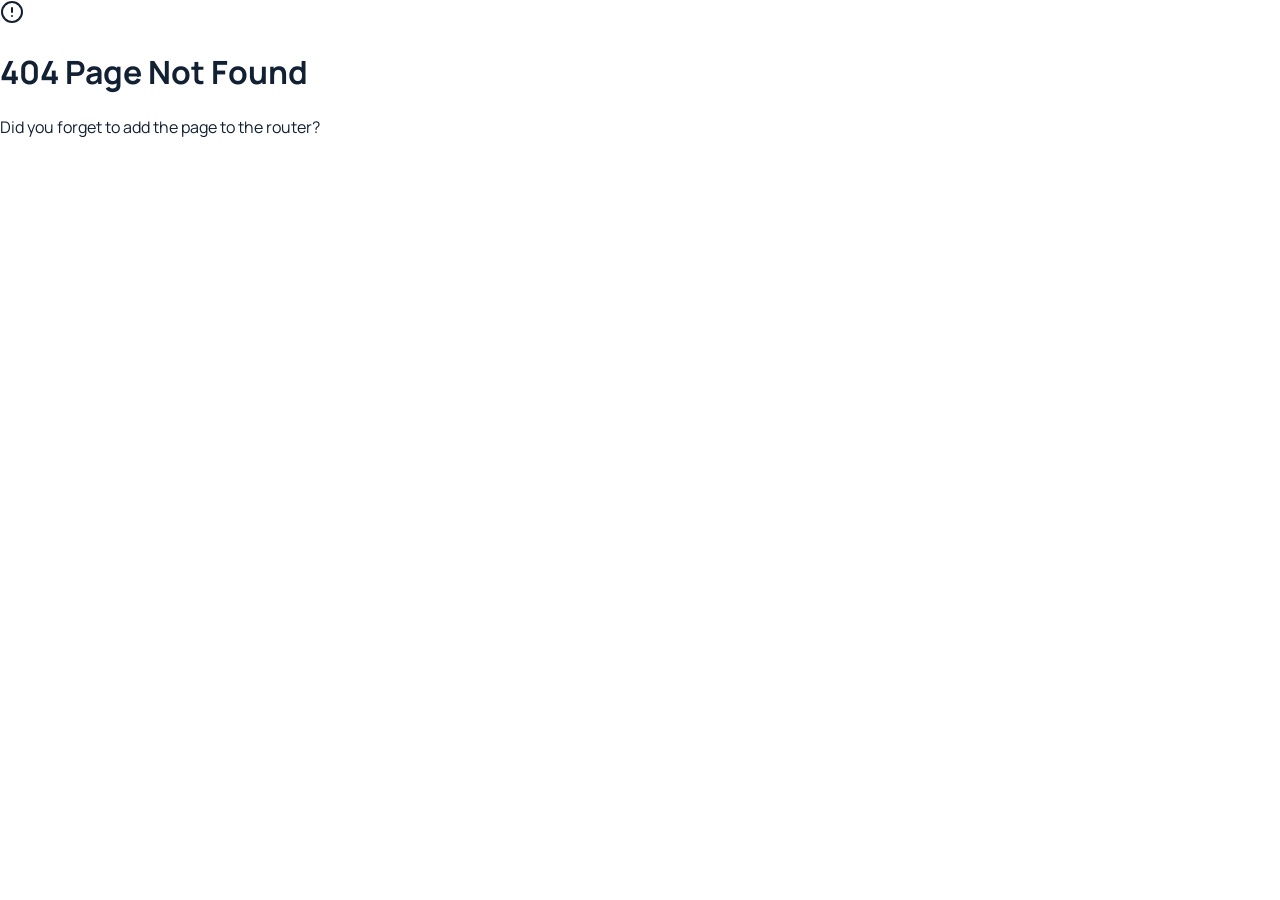
==== commit 8e0a7390: "Add files via upload" ====
--- a/index.html
+++ b/index.html
@@ -27,9 +27,10 @@
       content="Know what is ready, what is not, and what needs action before the next call."
     />
     <link rel="canonical" href="https://mhrcems.com/" />
-    <link rel="icon" href="data:image/svg+xml,%3Csvg xmlns='http://www.w3.org/2000/svg' viewBox='0 0 64 64'%3E%3Crect width='64' height='64' rx='15' fill='%230b2240'/%3E%3Cpath d='M14 32h10l5-12 8 25 5-13h8' fill='none' stroke='%23f2a93b' stroke-width='5' stroke-linecap='round' stroke-linejoin='round'/%3E%3C/svg%3E" />
-    <script type="module" crossorigin src="/assets/index-BDvbSgm7.js"></script>
-    <link rel="stylesheet" crossorigin href="/assets/index-BUHF7LJl.css">
+    <link rel="icon" type="image/png" href="/favicon.png" />
+    <link rel="apple-touch-icon" href="/favicon.png" />
+    <script type="module" crossorigin src="/assets/index-CuyJBnhV.js"></script>
+    <link rel="stylesheet" crossorigin href="/assets/index-D9jMiQwG.css">
   </head>
   <body>
     <div id="root"></div>
--- a/assets/index-D9jMiQwG.css
+++ b/assets/index-D9jMiQwG.css
@@ -0,0 +1 @@
+@import"https://fonts.googleapis.com/css2?family=DM+Mono:wght@400;500&family=IBM+Plex+Mono:wght@500;600;700&family=Manrope:wght@400;500;600;700;800&family=Space+Grotesk:wght@500;600;700&display=swap";:root{--navy-950: #07162a;--navy-900: #0b2240;--navy-800: #12355e;--ink: #122033;--muted: #637187;--line: #dce4ee;--surface: #f6f8fb;--white: #fff;--blue: #2674c8;--blue-soft: #eaf4ff;--amber: #f2a93b;--amber-dark: #c97e15;--red: #c94145;--red-950: #3a090f;--red-900: #5f1019;--red-soft: #fff0f0;--green: #177459;--green-soft: #e9f8f1;--shadow: 0 24px 70px rgba(9, 29, 55, .14)}*{box-sizing:border-box}html{scroll-behavior:smooth}body{margin:0;min-width:320px;background:var(--white);color:var(--ink);font-family:Manrope,ui-sans-serif,system-ui,sans-serif;-webkit-font-smoothing:antialiased}button,input,textarea,select{font:inherit}button{cursor:pointer}a{color:inherit}.landing-page{overflow:hidden}.page-shell{width:min(1180px,calc(100% - 40px));margin:0 auto}.section{padding:112px 0}.section-kicker,.eyebrow{margin:0 0 16px;color:var(--blue);display:flex;align-items:center;gap:9px;font:600 12px/1.1 IBM Plex Mono,monospace;letter-spacing:.12em}.section-kicker{color:var(--amber-dark)}.eyebrow span{width:26px;height:2px;background:currentColor;display:inline-block}.eyebrow-light{color:#a8d7ff}.eyebrow-light span{background:var(--amber)}.sr-only{position:absolute;width:1px;height:1px;overflow:hidden;clip:rect(0,0,0,0)}.site-header{position:sticky;top:0;z-index:30;background:#fffffff0;border-bottom:1px solid rgba(203,216,230,.78);-webkit-backdrop-filter:blur(14px);backdrop-filter:blur(14px)}.nav-shell{height:78px;display:flex;justify-content:space-between;align-items:center;gap:24px}.brand{display:inline-flex;align-items:center;text-decoration:none;gap:10px;color:var(--navy-900);line-height:1}.brand-mark,.mini-mark{display:grid;place-items:center;background:var(--navy-900);color:var(--amber)}.brand-mark{width:36px;height:36px;border-radius:10px;object-fit:cover;box-shadow:inset 0 0 0 1px #ffffff1f}.brand strong{display:block;font-size:18px;letter-spacing:-.045em}.brand small{display:block;margin-top:4px;color:#61708a;font:500 8px/1 DM Mono,monospace;text-transform:uppercase;letter-spacing:.085em}.desktop-nav{display:flex;gap:28px;margin-left:auto}.desktop-nav a,.nav-login{text-decoration:none;color:#526178;font-size:13px;font-weight:700;transition:color .2s ease}.desktop-nav a:hover,.nav-login:hover{color:var(--navy-900)}.nav-actions{display:flex;align-items:center;gap:12px}.nav-login-button{padding-inline:15px}.menu-toggle{display:none;padding:8px;border:0;color:var(--navy-900);background:none}.mobile-nav{display:none}.button{border:1px solid transparent;border-radius:8px;padding:12px 18px;display:inline-flex;align-items:center;justify-content:center;gap:9px;text-decoration:none;transition:transform .2s ease,box-shadow .2s ease,background .2s ease,border-color .2s ease;font-size:13px;font-weight:800;line-height:1.1}.button:hover{transform:translateY(-2px)}.button:focus-visible,.menu-toggle:focus-visible,.modal-close:focus-visible{outline:3px solid rgba(38,116,200,.35);outline-offset:3px}.button-primary{background:var(--navy-900);color:#fff;box-shadow:0 8px 18px #0b224033}.button-primary:hover{background:var(--navy-800);box-shadow:0 12px 24px #0b224040}.button-amber{background:var(--amber);color:#24200f;box-shadow:0 10px 22px #f2a93b40}.button-amber:hover{background:#f6bd65}.button-ghost{color:#fff;border-color:#ffffff59;background:#ffffff0f}.button-ghost:hover{background:#ffffff24;border-color:#ffffffbf}.button-outline{color:var(--navy-900);border-color:#b4c5d8;background:#fff}.button-outline:hover{border-color:var(--navy-900);background:#f6faff}.button-small{padding:10px 14px;font-size:12px}.button-large{padding:15px 21px;font-size:14px}.button:disabled{cursor:wait;opacity:.65;transform:none}.hero-section{position:relative;min-height:690px;color:#fff;background:var(--red-950)}.hero-photo,.hero-overlay{position:absolute;inset:0;pointer-events:none}.hero-photo{background-position:center;background-size:cover;background-repeat:no-repeat;opacity:.87;filter:saturate(.9) contrast(1.08);transform:scale(1.01)}.hero-overlay{background:linear-gradient(90deg,#34050bf0,#540a14d1 41%,#6e141d8f 77%,#41070ead),linear-gradient(0deg,rgba(49,5,11,.8) 0%,transparent 48%)}.hero-grid{position:relative;z-index:1;display:flex;align-items:center;min-height:630px;padding:72px 0 78px}.hero-copy{max-width:700px}.hero-copy h1{max-width:650px;margin:0;font-size:clamp(42px,4.5vw,68px);letter-spacing:-.065em;line-height:.99;font-weight:800}.hero-copy h1 em{color:var(--amber);font-style:normal}.hero-lede{max-width:530px;margin:25px 0 32px;color:#c2d2e4;font-size:17px;line-height:1.65}.hero-buttons{display:flex;align-items:center;flex-wrap:wrap;gap:12px}.hero-proof{margin-top:27px;display:flex;flex-wrap:wrap;gap:16px;color:#aac0d8;font-size:11px;font-weight:700}.hero-proof span{display:inline-flex;align-items:center;gap:6px}.hero-proof svg{color:#8bd2b2}.hero-bottom-line{position:relative;z-index:1;padding:16px 0;border-top:1px solid rgba(197,219,243,.18);color:#b5cde4;font:500 11px/1.4 DM Mono,monospace;letter-spacing:.055em}.hero-bottom-line h2{margin:0;color:#fff;font:700 clamp(24px,2.35vw,34px)/1.08 "Space Grotesk",sans-serif;letter-spacing:-.045em}.readiness-window{overflow:hidden;border:1px solid rgba(194,222,248,.35);border-radius:13px;background:#f8fbff;color:var(--ink);box-shadow:0 35px 70px #00000052,0 0 0 8px #74addd14}.window-topbar{height:45px;display:flex;align-items:center;justify-content:space-between;padding:0 16px;color:#d6e8fb;background:#0c294b;font-size:11px;font-weight:800}.window-brand,.snapshot-label{display:flex;align-items:center;gap:7px}.mini-mark{width:23px;height:23px;border-radius:6px}.snapshot-label{color:#9fbbd8;font-size:10px;font-weight:600}.command-content{padding:22px 22px 14px}.command-heading{display:flex;justify-content:space-between;align-items:flex-start;gap:16px}.command-heading p,.issue-header p{margin:0 0 5px;color:#6b7b91;font:800 9px/1 DM Mono,monospace;letter-spacing:.09em}.command-heading h2{margin:0;color:#173256;font-size:19px;letter-spacing:-.04em}.live-pill{border-radius:999px;padding:7px 9px;background:#e9f7f0;color:#267357;white-space:nowrap;font-size:9px;font-weight:800}.live-pill i,.signal-dot{width:6px;height:6px;border-radius:50%;display:inline-block;margin-right:5px;background:#3ba977}.readiness-metrics{display:grid;grid-template-columns:repeat(3,1fr);gap:8px;margin:19px 0}.readiness-metrics div{padding:13px;border:1px solid #daeadf;border-radius:8px;background:#f1fbf5}.readiness-metrics strong{display:block;color:var(--green);font-size:23px;line-height:1}.readiness-metrics span{color:#567066;font-size:9px;font-weight:800;text-transform:uppercase;letter-spacing:.04em}.readiness-metrics .metric-warning{border-color:#f1dfc3;background:#fff9ee}.readiness-metrics .metric-warning strong{color:#bd760d}.readiness-metrics .metric-warning span{color:#7b6440}.readiness-metrics .metric-out{border-color:#ecd1d1;background:#fff5f5}.readiness-metrics .metric-out strong{color:#bb4040}.readiness-metrics .metric-out span{color:#855c5c}.unit-table{overflow:hidden;border:1px solid #dde7f1;border-radius:8px}.unit-table-heading,.unit-row{display:grid;grid-template-columns:1.2fr .78fr 1.42fr;align-items:center;column-gap:7px}.unit-table-heading{padding:10px 12px;color:#7d8da3;background:#f5f8fb;font:800 8px/1 DM Mono,monospace;letter-spacing:.08em}.unit-row{min-height:57px;padding:9px 12px;border-top:1px solid #e7edf4}.unit-name{position:relative;display:grid;grid-template-columns:25px 1fr;column-gap:6px;align-items:center}.unit-icon{grid-row:span 2;display:grid;place-items:center;width:25px;height:25px;color:#2c679e;border-radius:6px;background:#e8f3fc}.unit-name b{color:#29415f;font-size:11px}.unit-name small{color:#7f8da1;font-size:8px}.status-badge{display:inline-flex;justify-content:center;align-items:center;width:max-content;max-width:100%;padding:5px 8px;border-radius:999px;font-size:9px;font-weight:800;line-height:1;white-space:nowrap}.status-badge.ready{color:#187456;background:#e9f8f0}.status-badge.attention{color:#ae6d0d;background:#fff1d9}.status-badge.out{color:#af3539;background:#fff0f0}.status-badge.expanding{color:#2d6aab;background:#e8f3ff}.status-badge.coming{color:#746183;background:#f1edf5}.unit-detail{display:flex;align-items:center;gap:5px;color:#936329;font-size:9px;font-weight:700}.unit-detail.good{color:#2e745c}.command-footer{display:flex;align-items:center;justify-content:space-between;padding:13px 2px 0;color:#61728a;font-size:9px;font-weight:700}.command-footer button{padding:0;display:inline-flex;align-items:center;gap:5px;border:0;color:#2467a8;background:transparent;font-size:9px;font-weight:800}.signal-strip{background:#f3f7fb;border-bottom:1px solid #e1eaf3}.signal-grid{display:grid;grid-template-columns:repeat(4,1fr)}.signal-grid div{min-height:78px;padding:0 22px;display:flex;align-items:center;gap:11px;border-right:1px solid #d9e5ef;color:#455d79;font-size:12px;font-weight:800}.signal-grid div:first-child{border-left:1px solid #d9e5ef}.signal-grid svg{color:#2674c8;flex:0 0 auto}.problem-section{padding-bottom:96px}.problem-snapshot{width:min(900px,100%);margin:50px auto 0}.split-heading,.comparison-heading{display:grid;grid-template-columns:minmax(0,1.2fr) minmax(310px,.8fr);gap:80px;align-items:end}.split-heading h2,.comparison-heading h2,.pricing-intro h2,.final-cta-content h2,.onboarding-layout h2{margin:0;color:#10233e;font-size:clamp(31px,3.4vw,48px);letter-spacing:-.06em;line-height:1.05}.split-heading h2 span{color:var(--blue)}.split-heading>p,.comparison-heading>p{margin:0;color:var(--muted);font-size:15px;line-height:1.7}.before-after-grid{display:grid;grid-template-columns:1fr 1fr;gap:20px;margin-top:48px}.old-way-card,.mhrc-way-card{min-height:300px;padding:33px;border:1px solid #dfe7ef;border-radius:14px;background:#fff}.old-way-card{background:#fafbfd}.mhrc-way-card{border-color:#a9d2f7;background:linear-gradient(135deg,#f5fbff,#eaf5ff);box-shadow:0 18px 45px #2774c81f}.card-label{margin:0 0 23px;color:#8491a1;font:800 10px/1 DM Mono,monospace;letter-spacing:.12em}.mhrc-way-card .card-label{color:#2571b7}.old-way-card h3,.mhrc-way-card h3{margin:0 0 27px;max-width:380px;font-size:24px;line-height:1.15;letter-spacing:-.045em}.old-way-card h3{color:#48586c}.mhrc-way-card h3{color:#183e68}.old-way-card ul,.mhrc-way-card ul,.pricing-card ul{margin:0;padding:0;list-style:none}.old-way-card li,.mhrc-way-card li,.pricing-card li{display:flex;align-items:center;gap:10px;margin-top:13px;font-size:13px;font-weight:700}.old-way-card li{color:#6d7888}.old-way-card li svg{color:#acbdce}.mhrc-way-card li{color:#276249}.mhrc-way-card li svg,.pricing-card li svg{color:#249263}.deficiency-section{background:#0b2444;color:#fff}.deficiency-layout{display:grid;grid-template-columns:minmax(0,.9fr) minmax(440px,1.1fr);align-items:center;gap:92px}.deficiency-copy h2{margin:0;color:#fff;font-size:clamp(32px,3.2vw,47px);line-height:1.06;letter-spacing:-.06em}.deficiency-copy>p:not(.eyebrow){max-width:500px;margin:25px 0 31px;color:#afc5db;font-size:15px;line-height:1.72}.deficiency-points{display:grid;gap:16px}.deficiency-points>div{display:grid;grid-template-columns:35px 1fr;gap:11px;align-items:center}.deficiency-points span{width:32px;height:32px;display:grid;place-items:center;color:#f5c66e;border:1px solid rgba(243,191,94,.45);border-radius:8px;font:500 10px DM Mono,monospace}.deficiency-points p{margin:0;color:#9fb7d0;font-size:12px;line-height:1.55}.deficiency-points b{color:#eef7ff}.deficiency-card{overflow:hidden;border:1px solid rgba(181,213,243,.17);border-radius:13px;background:#fff;color:var(--ink);box-shadow:0 27px 65px #00000040}.issue-header{display:grid;grid-template-columns:39px 1fr auto;align-items:center;gap:11px;padding:22px;border-bottom:1px solid #e3eaf1}.issue-icon{width:38px;height:38px;display:grid;place-items:center;color:#c78015;border-radius:9px;background:#fff1d8}.issue-header h3{margin:0;color:#1d3654;font-size:15px;letter-spacing:-.03em}.issue-body{padding:22px}.issue-timeline{position:relative;display:grid;gap:19px}.issue-timeline:before{content:"";position:absolute;top:8px;bottom:12px;left:6px;width:1px;background:#d9e4ec}.issue-timeline>div{position:relative;display:grid;grid-template-columns:14px 1fr;gap:9px;color:#617187;font-size:11px;line-height:1.45}.issue-timeline b{color:#2d405c}.timeline-dot{position:relative;z-index:1;width:12px;height:12px;margin-top:2px;border:2px solid #acc2d7;border-radius:50%;background:#fff}.timeline-dot.filled{border-color:#4186c0;background:#4186c0}.issue-owner{display:flex;align-items:center;gap:8px;margin-top:23px;padding:12px;border-radius:8px;background:#f5f8fb;color:#63738a;font-size:10px}.issue-owner svg{color:#3776b4}.issue-owner b{color:#2f4562}.issue-owner button{margin-left:auto;border:0;color:#2771b7;background:transparent;font-weight:800;font-size:10px}.issue-foot{display:flex;align-items:center;gap:7px;padding:13px 22px;border-top:1px solid #e3eaf1;color:#718198;font-size:10px;line-height:1.4}.issue-foot svg{color:#4182bc}.platform-section{padding-top:108px}.platform-grid{display:grid;grid-template-columns:repeat(3,1fr);gap:15px;margin-top:49px}.platform-card{min-height:230px;position:relative;padding:26px;border:1px solid #dfe7ef;border-radius:12px;background:#fff;transition:transform .25s ease,box-shadow .25s ease,border-color .25s ease}.platform-card:hover{z-index:1;border-color:#a6cfef;box-shadow:0 15px 30px #15538e1f;transform:translateY(-4px)}.platform-icon{width:43px;height:43px;display:grid;place-items:center;margin-bottom:26px;border-radius:10px;color:#266fb2;background:#eaf5ff}.platform-card .status-badge{position:absolute;top:25px;right:22px}.platform-card h3{margin:0 0 9px;color:#183250;font-size:19px;letter-spacing:-.04em}.platform-card p{margin:0;color:#66758a;font-size:12px;line-height:1.65}.mobile-web-section{background:#f4f8fc}.mobile-web-layout{display:grid;grid-template-columns:.7fr 1.3fr;gap:105px;align-items:center}.phone-shell{width:282px;height:546px;position:relative;padding:13px;justify-self:center;border:6px solid #122941;border-radius:39px;background:#122941;box-shadow:0 27px 54px #13304f47}.phone-shell:after{content:"";position:absolute;right:-10px;top:145px;height:76px;width:4px;border-radius:0 4px 4px 0;background:#122941}.phone-speaker{position:absolute;z-index:1;top:20px;left:50%;width:67px;height:7px;border-radius:20px;background:#122941;transform:translate(-50%)}.phone-screen{height:100%;overflow:hidden;padding:25px 12px 14px;border-radius:25px;background:#f6f9fc}.mobile-appbar{display:grid;grid-template-columns:25px 1fr auto;align-items:center;gap:7px;color:#2d415a;font-size:10px}.mobile-appbar .mini-mark{width:23px;height:23px}.mobile-appbar span:last-child{color:#8190a3;font-size:8px}.mobile-progress{position:relative;display:grid;grid-template-columns:1fr auto;gap:3px 4px;margin:24px 0 15px;color:#607089;font-size:9px}.mobile-progress b{color:#2b425e}.mobile-progress i{grid-column:span 2;height:5px;overflow:hidden;border-radius:999px;background:#e2eaf1}.mobile-progress em{display:block;width:89%;height:100%;border-radius:inherit;background:#2878bd}.mobile-check-item{display:grid;grid-template-columns:24px 1fr;gap:8px;align-items:start;margin-top:10px;padding:11px 9px;border-radius:8px;background:#fff;box-shadow:0 2px 8px #102d4a0f}.mobile-check-item>span{width:20px;height:20px;display:grid;place-items:center;border-radius:50%}.mobile-check-item.complete>span{color:#1c7b5d;background:#e3f7ee}.mobile-check-item.attention>span{color:#b47618;background:#fff2d9}.mobile-check-item p{margin:0;color:#2e4662;font-size:10px;line-height:1.35}.mobile-check-item small{display:block;margin-top:2px;color:#8794a6;font-size:8px}.mobile-save{width:100%;margin-top:16px;padding:10px;border:0;border-radius:7px;color:#fff;background:#16654e;font-size:9px;font-weight:800}.mobile-web-copy h2{margin:0;color:#132942;font-size:clamp(33px,3.5vw,48px);line-height:1.06;letter-spacing:-.06em}.mobile-web-copy>p:not(.eyebrow){max-width:600px;margin:25px 0 35px;color:var(--muted);font-size:15px;line-height:1.72}.workflow-columns{display:grid;grid-template-columns:1fr 1fr;gap:22px}.workflow-columns>div{padding:21px;border:1px solid #dce7f1;border-radius:10px;background:#ffffffc2}.workflow-columns svg{color:#2a74b6}.workflow-columns h3{margin:14px 0 6px;color:#25405d;font-size:15px;letter-spacing:-.03em}.workflow-columns p{margin:0;color:#67768a;font-size:11px;line-height:1.6}.compliance-section{padding:55px 0;color:#fff;background:#16385e}.compliance-layout{display:grid;grid-template-columns:70px minmax(0,1fr) auto;align-items:center;gap:24px}.compliance-icon{width:62px;height:62px;display:grid;place-items:center;color:var(--amber);border:1px solid rgba(255,255,255,.15);border-radius:12px;background:#ffffff0f}.compliance-layout h2{margin:0;color:#fff;font-size:27px;letter-spacing:-.045em}.compliance-layout p:not(.eyebrow){max-width:760px;margin:12px 0 0;color:#c7d7e7;font-size:12px;line-height:1.7}.text-link-light{display:inline-flex;align-items:center;gap:7px;color:#ffe0a7;text-decoration:none;font-size:12px;font-weight:800;white-space:nowrap}.audience-section{padding-bottom:94px}.audience-grid{display:grid;grid-template-columns:repeat(4,1fr);gap:17px;margin-top:49px}.audience-grid article{padding:24px;border-top:3px solid #c1dff6;background:#f7fbff}.audience-grid article:hover{border-color:var(--blue)}.audience-grid svg{color:#2b74b3}.audience-grid h3{margin:20px 0 9px;color:#213c59;font-size:16px;letter-spacing:-.03em}.audience-grid p{margin:0;color:#67768b;font-size:11px;line-height:1.65}.comparison-section{background:#f5f8fb}.comparison-heading{align-items:start}.comparison-heading h2{font-size:clamp(30px,3.2vw,44px)}.comparison-table-wrap{margin-top:44px;overflow-x:auto;border:1px solid #dfe7ef;border-radius:12px;background:#fff;box-shadow:0 12px 25px #11304e0f}.comparison-table{width:100%;min-width:720px;border-collapse:collapse;text-align:left;font-size:12px}.comparison-table th{padding:17px 20px;color:#6b7a8f;border-bottom:1px solid #dfe7ef;background:#f9fbfd;font-size:10px;font-weight:800;text-transform:uppercase;letter-spacing:.05em}.comparison-table th:first-child{width:38%}.comparison-table td{padding:17px 20px;color:#66758a;border-bottom:1px solid #e7edf3}.comparison-table td:first-child{color:#314861;font-weight:800}.comparison-table td:not(:first-child){text-align:center}.comparison-table tr:last-child td{border-bottom:0}.comparison-table svg{vertical-align:middle;color:#aab8c8}.comparison-table .mhrc-col{color:#1f6baf;background:#eff8ff;font-weight:800}.pricing-section{display:grid;grid-template-columns:.7fr 1.3fr;gap:80px;align-items:center}.pricing-intro h2{margin-bottom:19px}.pricing-intro>p:not(.eyebrow){max-width:390px;color:var(--muted);font-size:14px;line-height:1.7}.pricing-grid{display:grid;grid-template-columns:1fr 1fr;gap:16px}.pricing-card{min-height:490px;position:relative;display:flex;flex-direction:column;padding:28px;border:1px solid #dce5ee;border-radius:13px;background:#fff}.pricing-featured{border:2px solid #2c78ba;background:linear-gradient(180deg,#fbfdff,#f0f8ff);box-shadow:0 16px 33px #2370b426}.popular-label{position:absolute;top:-10px;left:20px;padding:5px 8px;color:#144d80;border-radius:4px;background:#cae7ff;font:800 8px/1 DM Mono,monospace;letter-spacing:.06em}.plan-name{margin:0;color:#3d546f;font-size:14px;font-weight:800}.plan-price{margin:11px 0 3px;color:#172f4d;font-size:38px;font-weight:800;letter-spacing:-.06em}.plan-price small{color:#68778b;font-size:12px;letter-spacing:0}.plan-subtitle{margin:0;color:#7a899c;font-size:10px}.plan-description{min-height:59px;margin:23px 0 15px;color:#637286;font-size:11px;line-height:1.6}.pricing-card ul{flex:1;margin-bottom:22px}.pricing-card li{color:#445c76;font-size:11px}.pricing-card .button{width:100%}.value-math{margin:-9px 0 16px;padding:8px 10px;color:#3571a9;border-radius:6px;background:#e1f2ff;font-size:10px}.value-math b{font-size:15px}.enterprise-note{grid-column:span 2;margin:5px 0 0;color:#738094;text-align:center;font-size:12px}.enterprise-note button{padding:0;border:0;color:#2571b7;background:none;font-weight:800}.onboarding-section{color:#fff;background:#0d2a4d}.onboarding-layout{min-height:235px;display:grid;grid-template-columns:180px minmax(0,1.1fr) minmax(250px,.6fr);align-items:center;gap:44px}.onboarding-number{color:#7fbbeb;font-size:78px;font-weight:800;line-height:.8;letter-spacing:-.08em}.onboarding-number span{display:block;margin:12px 0 0 9px;color:#aac7e3;font:800 11px/1 DM Mono,monospace;letter-spacing:.1em}.onboarding-layout h2{color:#fff;font-size:clamp(27px,3vw,39px)}.onboarding-layout>p{color:#b5c9dd;font-size:13px;line-height:1.75}.final-cta-section{position:relative;color:#fff;background:#0a1e38}.cta-grid-pattern{position:absolute;inset:0;background-image:linear-gradient(rgba(115,184,239,.08) 1px,transparent 1px),linear-gradient(90deg,rgba(115,184,239,.08) 1px,transparent 1px);background-size:42px 42px;-webkit-mask-image:linear-gradient(90deg,transparent,black 33%,black 67%,transparent);mask-image:linear-gradient(90deg,transparent,black 33%,black 67%,transparent)}.final-cta-content{position:relative;min-height:470px;max-width:850px;padding:108px 0;text-align:center}.final-cta-content .eyebrow{justify-content:center}.final-cta-content h2{color:#fff;font-size:clamp(37px,4.3vw,59px)}.final-cta-content>p:not(.eyebrow){max-width:650px;margin:22px auto 32px;color:#bbccde;font-size:15px;line-height:1.7}.final-cta-content .hero-buttons{justify-content:center}.cta-details{display:flex;justify-content:center;flex-wrap:wrap;gap:20px;margin-top:25px;color:#9fbbd7;font-size:11px;font-weight:700}.cta-details span{display:inline-flex;align-items:center;gap:6px}.cta-details svg{color:#f2bb5e}.site-footer{padding:30px 0;border-top:1px solid #e1e8f0;background:#fff}.footer-layout{display:flex;align-items:center;gap:24px}.footer-layout .brand strong{font-size:16px}.footer-layout p{margin:0 auto 0 0;color:#78869a;font-size:10px}.footer-layout nav{display:flex;align-items:center;flex-wrap:wrap;gap:16px}.footer-layout nav a{display:inline-flex;align-items:center;gap:4px;color:#637288;text-decoration:none;font-size:10px;font-weight:800}.footer-layout nav a:hover{color:#1c5d99}.modal-backdrop{position:fixed;inset:0;z-index:50;display:grid;place-items:center;overflow-y:auto;padding:28px 16px;background:#041122ad;-webkit-backdrop-filter:blur(5px);backdrop-filter:blur(5px)}.demo-modal{width:min(680px,100%);position:relative;padding:38px;border:1px solid rgba(255,255,255,.25);border-radius:15px;background:#fff;box-shadow:0 35px 80px #00000059}.modal-close{position:absolute;top:15px;right:15px;display:grid;place-items:center;width:35px;height:35px;border:0;border-radius:7px;color:#65758b;background:#f2f5f8}.demo-modal h2{max-width:530px;margin:0;color:#172e4a;font-size:29px;letter-spacing:-.055em}.modal-intro{margin:10px 0 26px;color:#6c7a8e;font-size:12px;line-height:1.6}.demo-form{display:grid;gap:15px}.form-grid{display:grid;gap:14px}.form-grid.two{grid-template-columns:1fr 1fr}.demo-form label{display:grid;gap:7px;color:#40536a;font-size:11px;font-weight:800}.demo-form label>span{color:#8492a4;font-weight:500}.demo-form input,.demo-form select,.demo-form textarea{width:100%;min-width:0;padding:11px 12px;border:1px solid #d8e2ec;border-radius:7px;color:#233b58;background:#fff;font-size:12px;outline:none;transition:border .2s,box-shadow .2s}.demo-form input:focus,.demo-form select:focus,.demo-form textarea:focus{border-color:#4387c4;box-shadow:0 0 0 3px #4387c421}.demo-form textarea{resize:vertical}.form-error{margin:0;padding:10px 12px;color:#a1393c;border:1px solid #f1c9cb;border-radius:7px;background:var(--red-soft);font-size:11px;font-weight:700}.button-form{width:100%;padding:14px}.form-footnote{display:flex;align-items:center;justify-content:center;gap:6px;margin:-2px 0 0;color:#7a8799;font-size:10px;text-align:center}.form-footnote svg{color:#4381b7}.success-state{display:flex;align-items:center;flex-direction:column;padding:35px 12px 12px;text-align:center}.success-icon{width:70px;height:70px;display:grid;place-items:center;margin-bottom:23px;color:#218060;border-radius:50%;background:#e5f7ee}.success-state h2{margin:0}.success-state p:not(.eyebrow){max-width:420px;margin:12px 0 24px;color:#69788c;font-size:13px;line-height:1.6}.reveal{animation:slide-up .65s both ease-out}.delay-1{animation-delay:.16s}@keyframes slide-up{0%{opacity:0;transform:translateY(16px)}to{opacity:1;transform:translateY(0)}}@media(prefers-reduced-motion:reduce){*,*:before,*:after{scroll-behavior:auto!important;animation-duration:.01ms!important;animation-iteration-count:1!important;transition-duration:.01ms!important}}@media(max-width:1020px){.hero-grid{gap:35px}.hero-copy h1{font-size:clamp(42px,5.3vw,58px)}.deficiency-layout,.mobile-web-layout{gap:55px}.pricing-section{gap:48px}.signal-grid div{padding:0 12px}}@media(max-width:820px){.page-shell{width:min(100% - 32px,670px)}.section{padding:78px 0}.desktop-nav,.nav-login-button,.desktop-demo{display:none}.menu-toggle{display:grid}.mobile-nav{display:grid;gap:3px;padding:12px 16px 18px;border-top:1px solid #e2e8ef;background:#fff}.mobile-nav a{padding:11px 7px;color:#44576d;text-decoration:none;font-size:13px;font-weight:800}.mobile-nav .button{width:100%;margin-top:7px}.hero-section{min-height:auto}.hero-grid{min-height:auto;padding:70px 0 55px}.hero-copy{max-width:620px}.problem-snapshot{margin-top:36px}.signal-grid{grid-template-columns:1fr 1fr}.signal-grid div{min-height:66px;border-bottom:1px solid #d9e5ef}.signal-grid div:nth-child(odd){border-left:1px solid #d9e5ef}.split-heading,.comparison-heading,.deficiency-layout,.pricing-section{grid-template-columns:1fr;gap:24px}.deficiency-copy>p:not(.eyebrow){max-width:650px}.platform-grid{grid-template-columns:1fr 1fr}.mobile-web-layout{grid-template-columns:1fr;gap:50px}.phone-shell{order:2}.mobile-web-copy{order:1}.compliance-layout{grid-template-columns:60px 1fr}.compliance-layout .text-link-light{grid-column:2}.audience-grid{grid-template-columns:1fr 1fr}.pricing-intro>p:not(.eyebrow){max-width:600px}.pricing-grid{max-width:650px;width:100%}.onboarding-layout{min-height:0;grid-template-columns:120px 1fr;padding:55px 0;gap:25px}.onboarding-layout>p{grid-column:span 2;margin:0}.onboarding-number{font-size:62px}}@media(max-width:540px){.page-shell{width:min(100% - 28px,500px)}.nav-shell{height:68px}.brand strong{font-size:17px}.hero-grid{padding-top:52px}.hero-copy h1{font-size:40px}.hero-lede{font-size:14px}.hero-buttons{align-items:stretch;flex-direction:column}.hero-buttons .button{width:100%}.hero-proof{gap:11px 14px;font-size:10px}.readiness-window{font-size:95%}.command-content{padding:16px 12px 12px}.snapshot-label{display:none}.command-heading h2{font-size:17px}.readiness-metrics{margin:14px 0}.readiness-metrics div{padding:10px 6px}.readiness-metrics strong{font-size:19px}.readiness-metrics span{font-size:7px}.unit-table-heading,.unit-row{grid-template-columns:1.2fr .95fr}.unit-table-heading span:last-child,.unit-detail{display:none}.unit-row{min-height:48px;padding:7px 8px}.unit-name small{font-size:7px}.status-badge{padding:4px 6px;font-size:8px}.command-footer{font-size:8px}.signal-grid div{min-height:67px;padding:0 11px;font-size:10px}.split-heading h2,.comparison-heading h2,.pricing-intro h2{font-size:32px}.before-after-grid,.pricing-grid{grid-template-columns:1fr}.old-way-card,.mhrc-way-card{min-height:0;padding:25px}.deficiency-card{margin:0 -3px}.issue-header{grid-template-columns:35px 1fr;padding:17px}.issue-header .status-badge{grid-column:2;justify-self:start}.issue-body{padding:17px}.platform-grid{grid-template-columns:1fr}.platform-card{min-height:200px}.workflow-columns{grid-template-columns:1fr;gap:11px}.compliance-layout{grid-template-columns:1fr}.compliance-layout .text-link-light{grid-column:1}.compliance-icon{width:52px;height:52px}.audience-grid{grid-template-columns:1fr;gap:10px}.audience-grid article{padding:20px}.pricing-card,.pricing-card .plan-description{min-height:0}.enterprise-note{grid-column:1}.onboarding-layout{grid-template-columns:1fr;gap:20px}.onboarding-layout>p{grid-column:1}.onboarding-number{font-size:55px}.final-cta-content{min-height:0;padding:78px 0}.final-cta-content h2{font-size:37px}.footer-layout{align-items:flex-start;flex-direction:column;gap:13px}.footer-layout p{margin:0}.demo-modal{padding:31px 20px 23px}.demo-modal h2{font-size:25px}.form-grid.two{grid-template-columns:1fr}}
